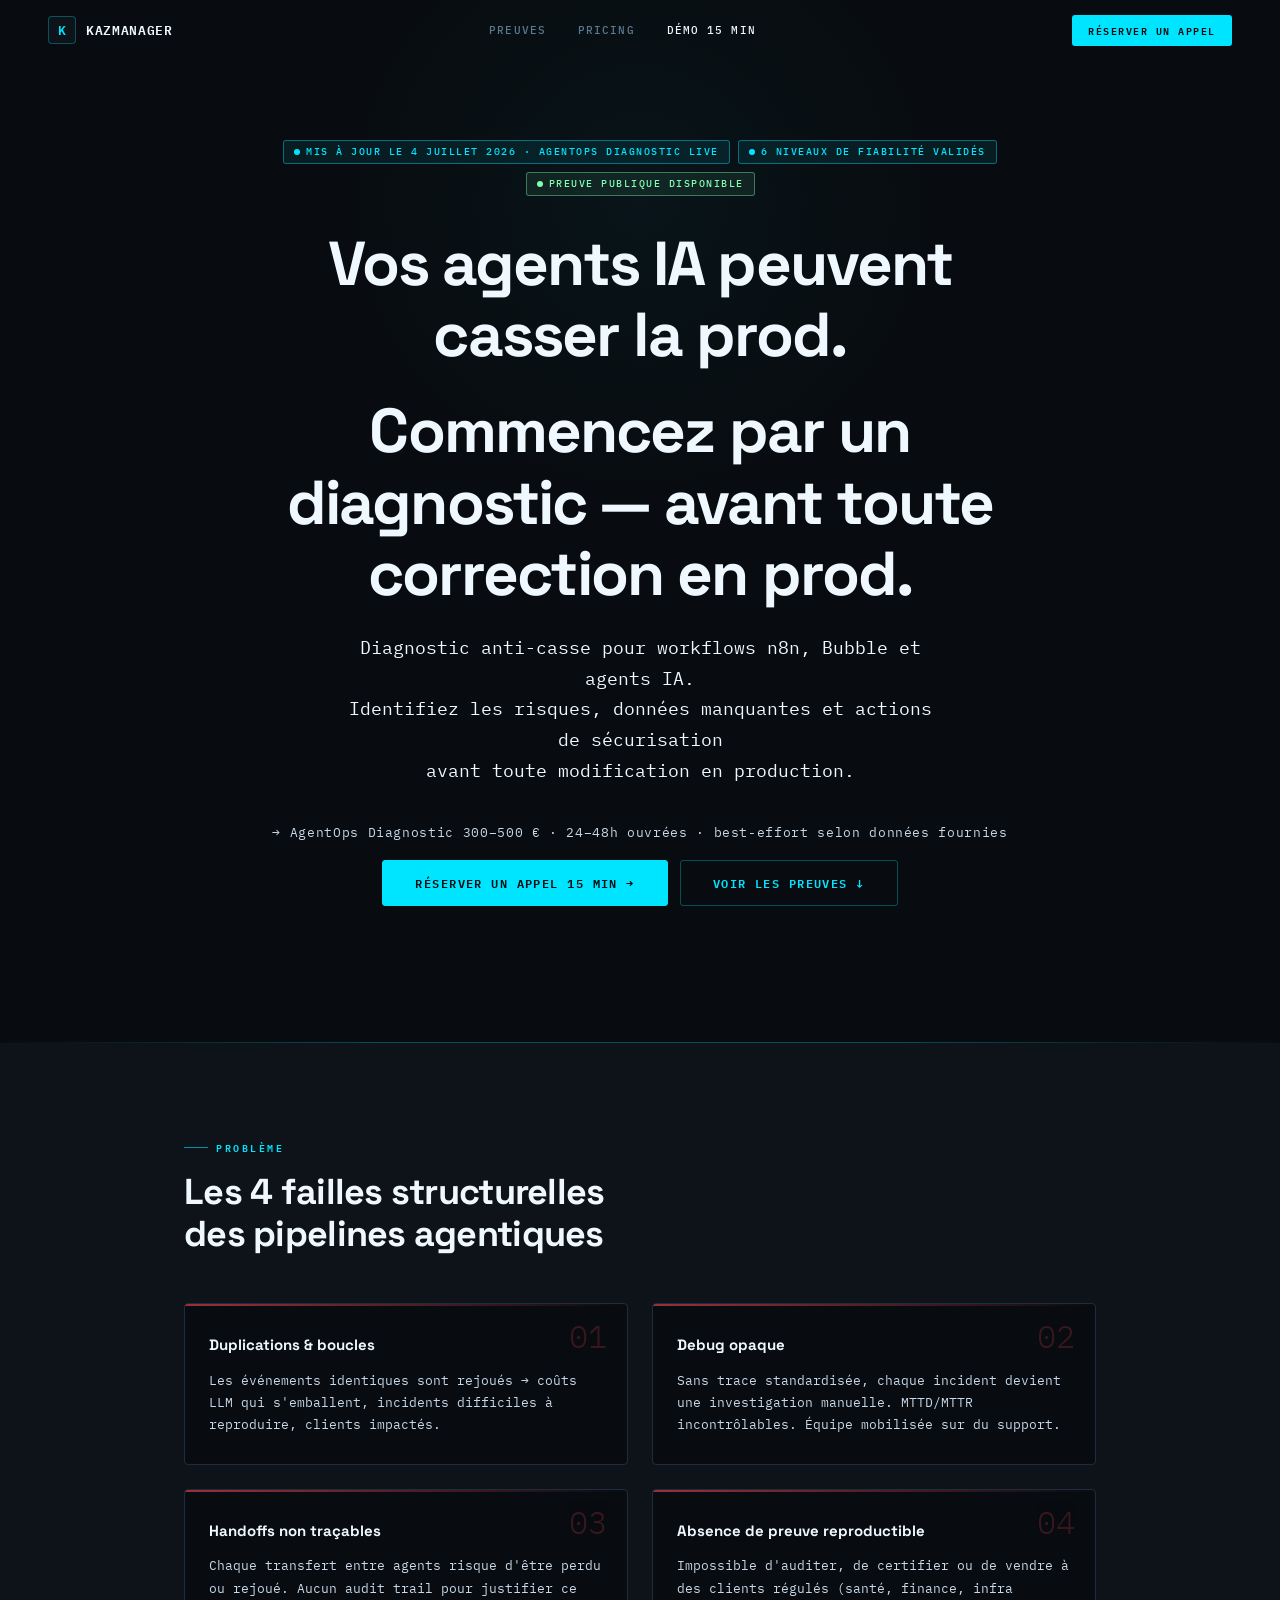
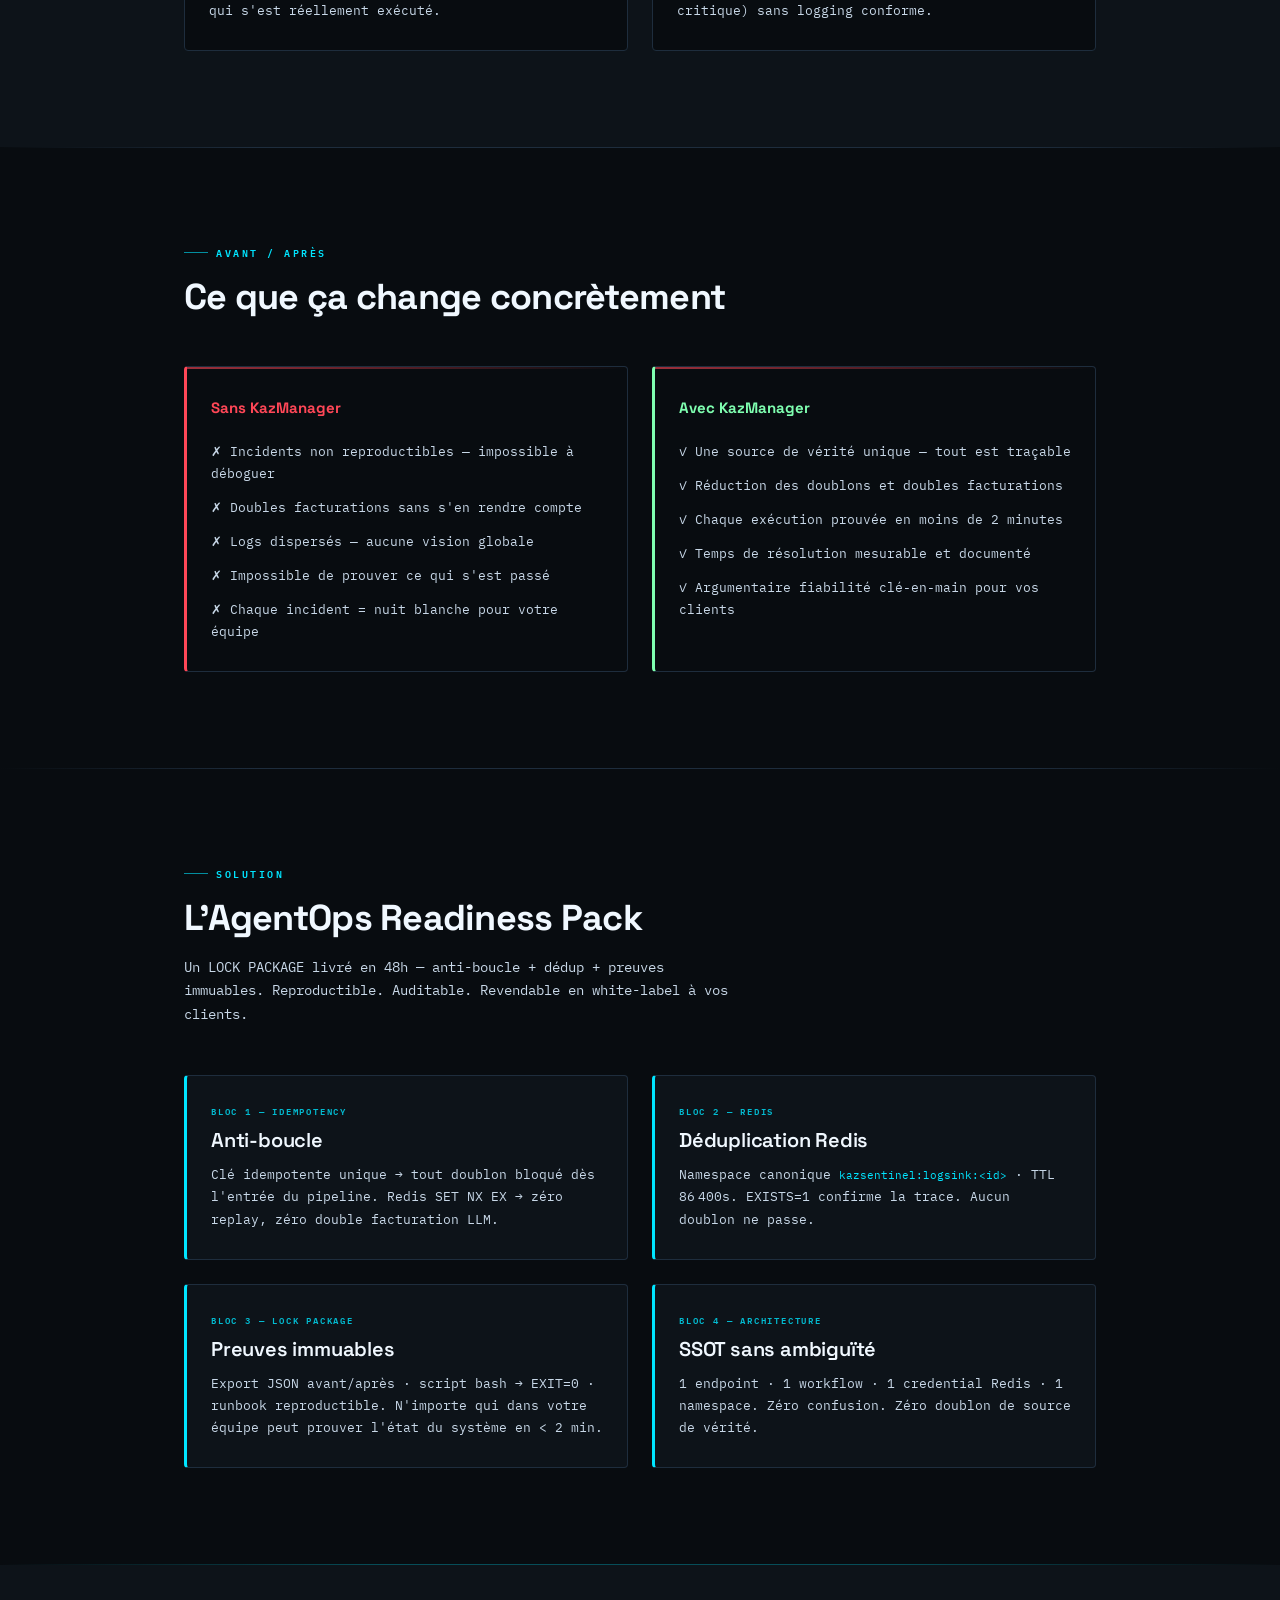
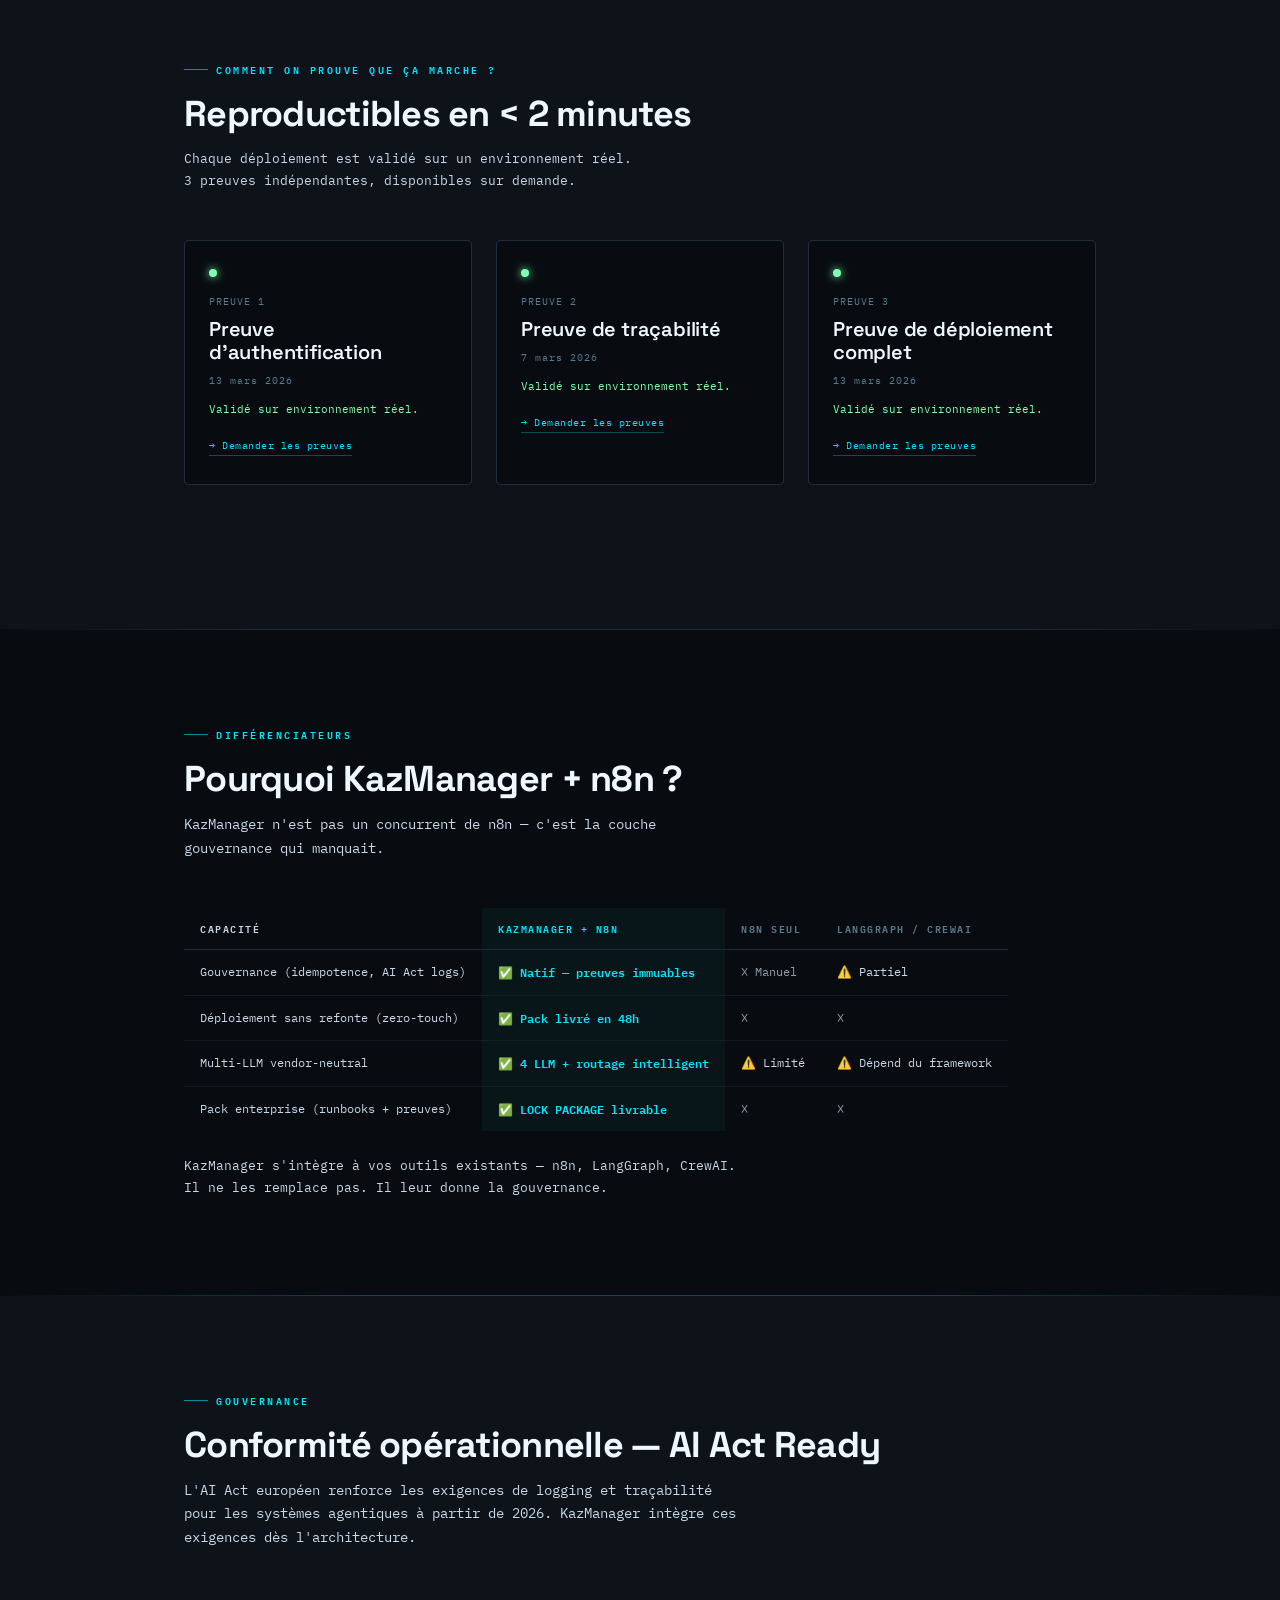
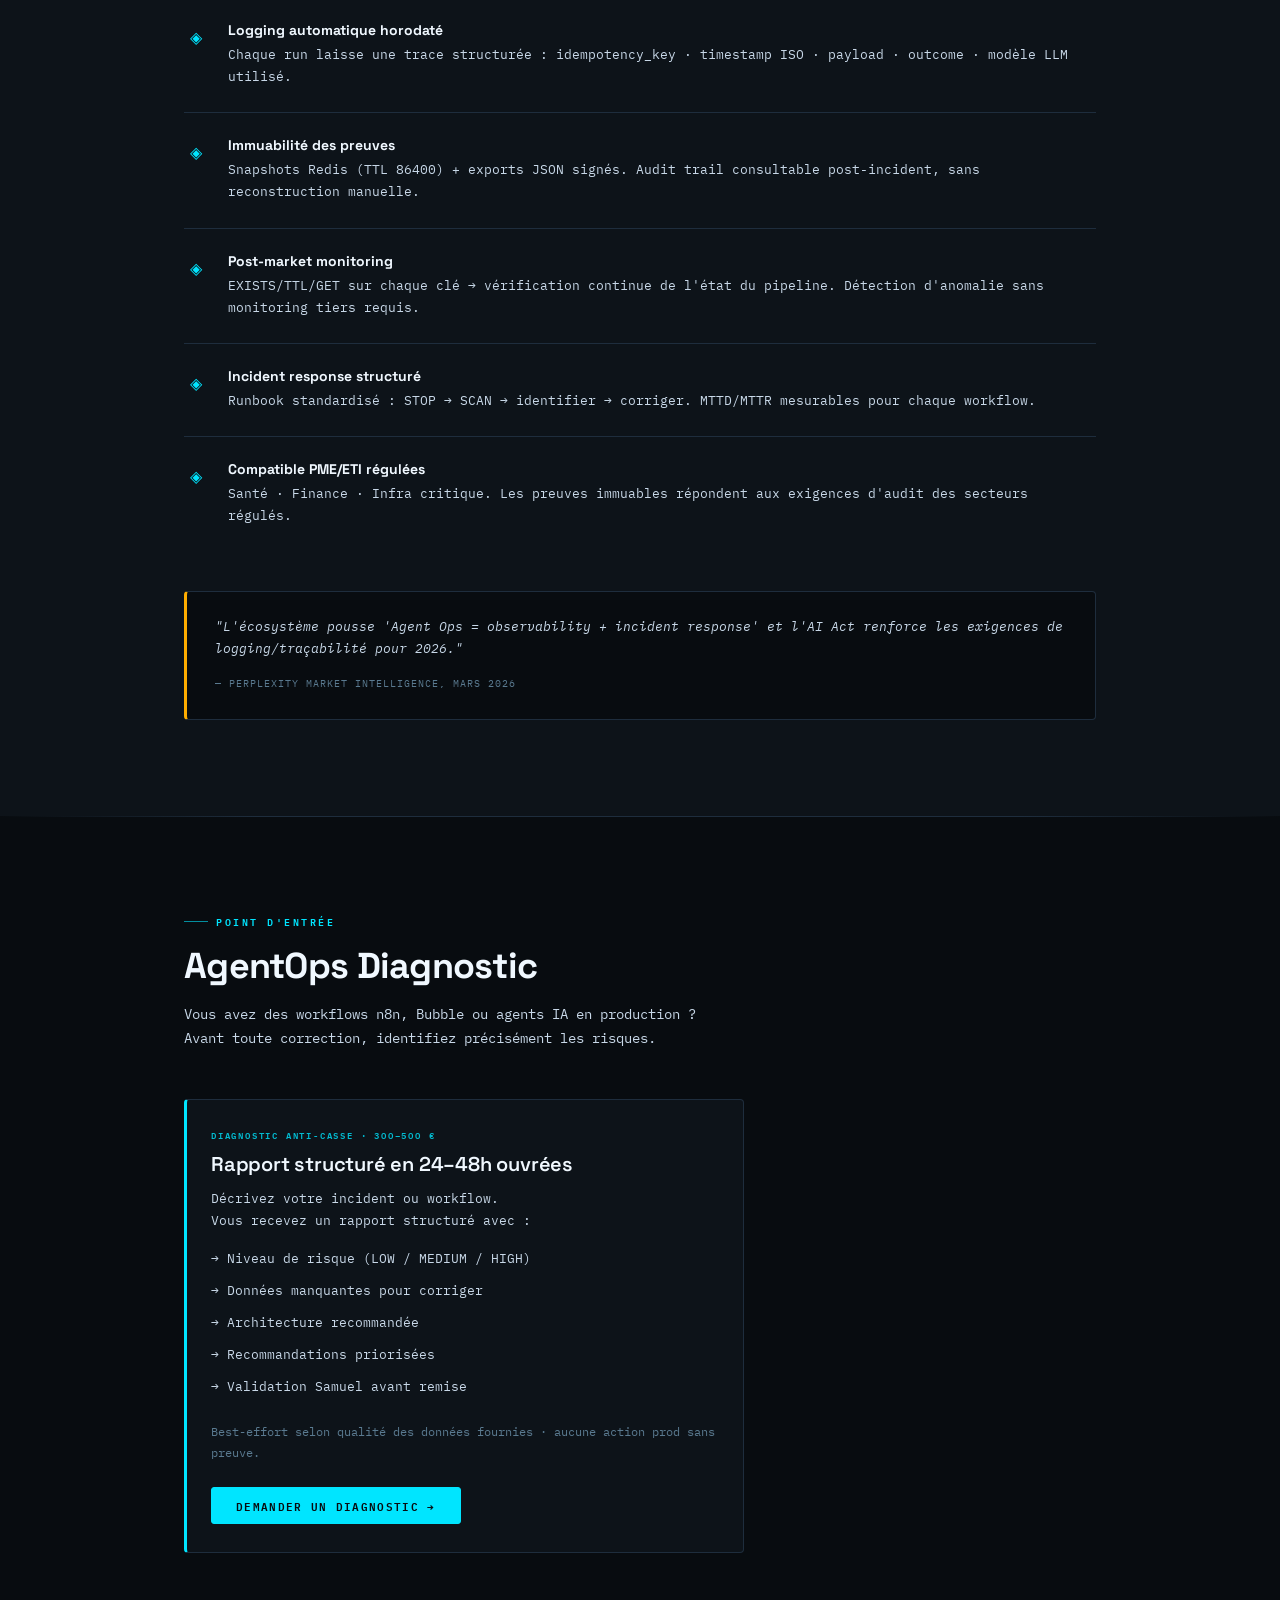
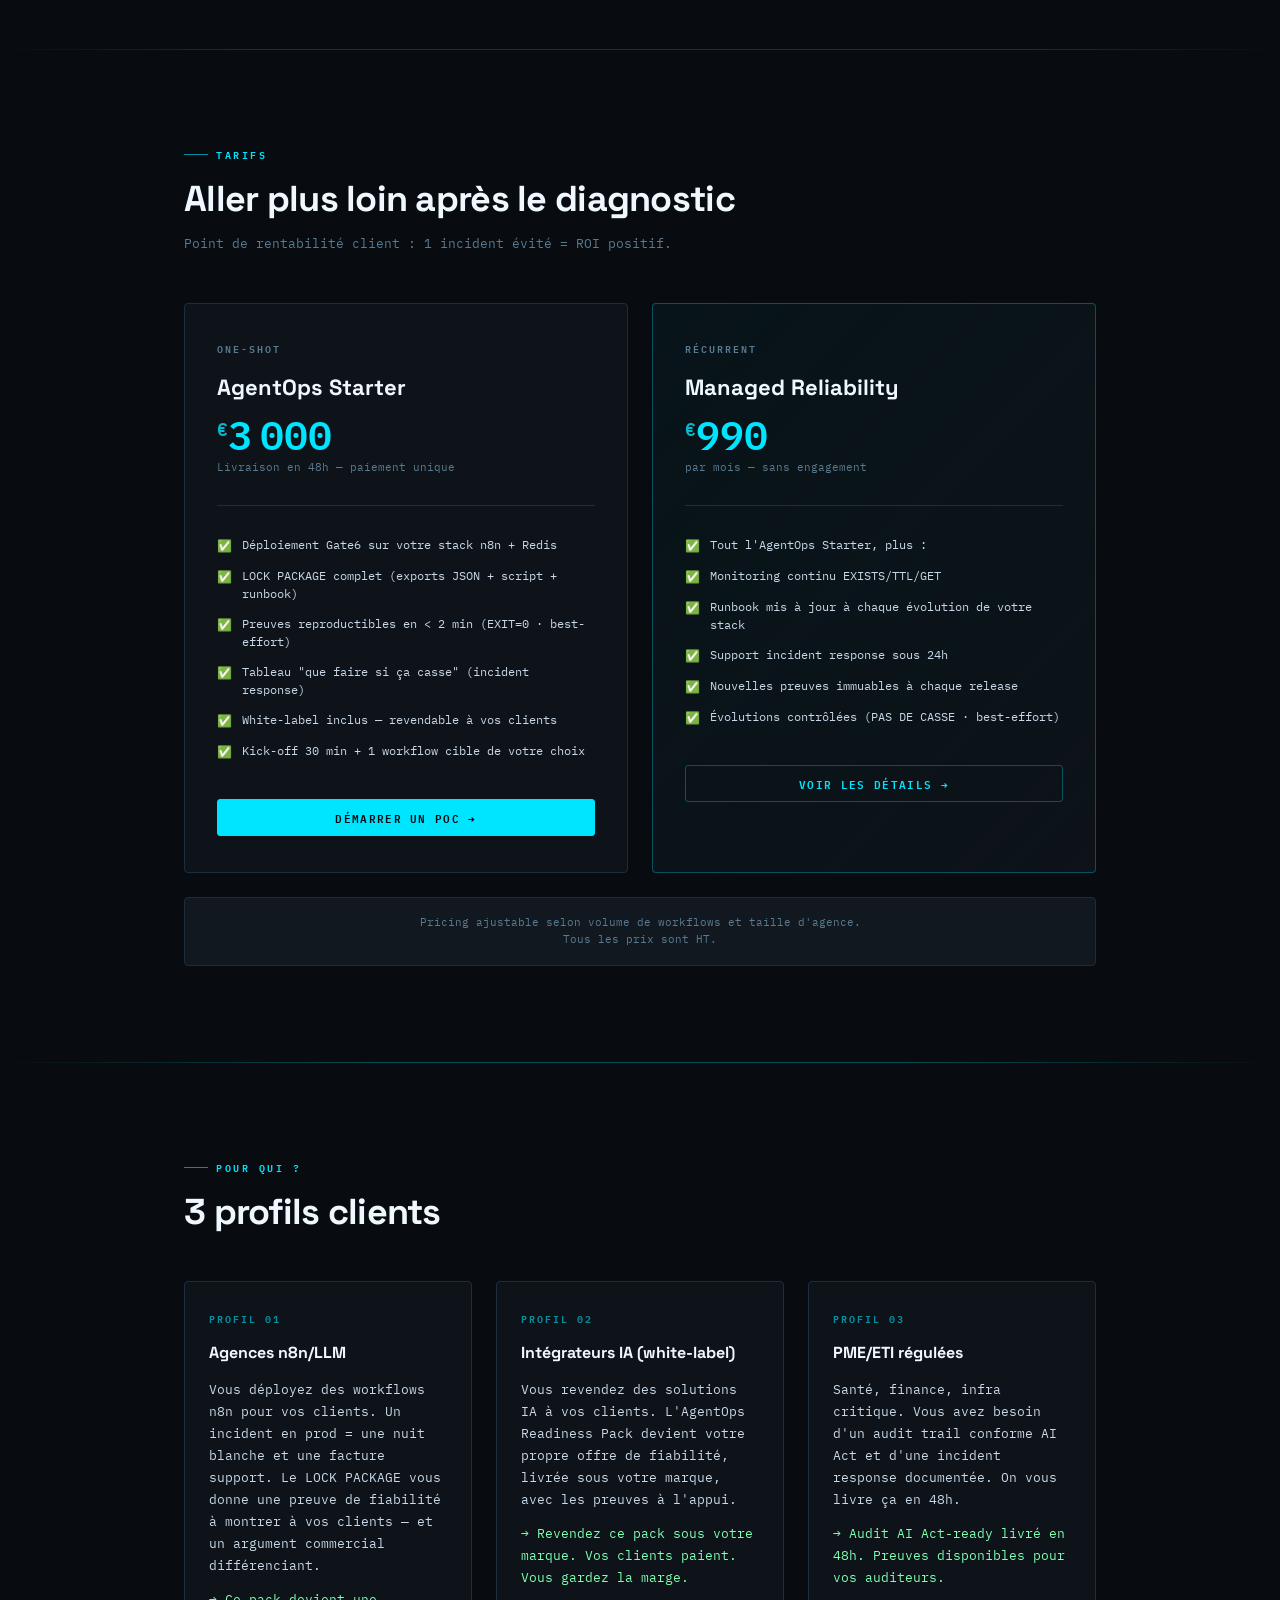
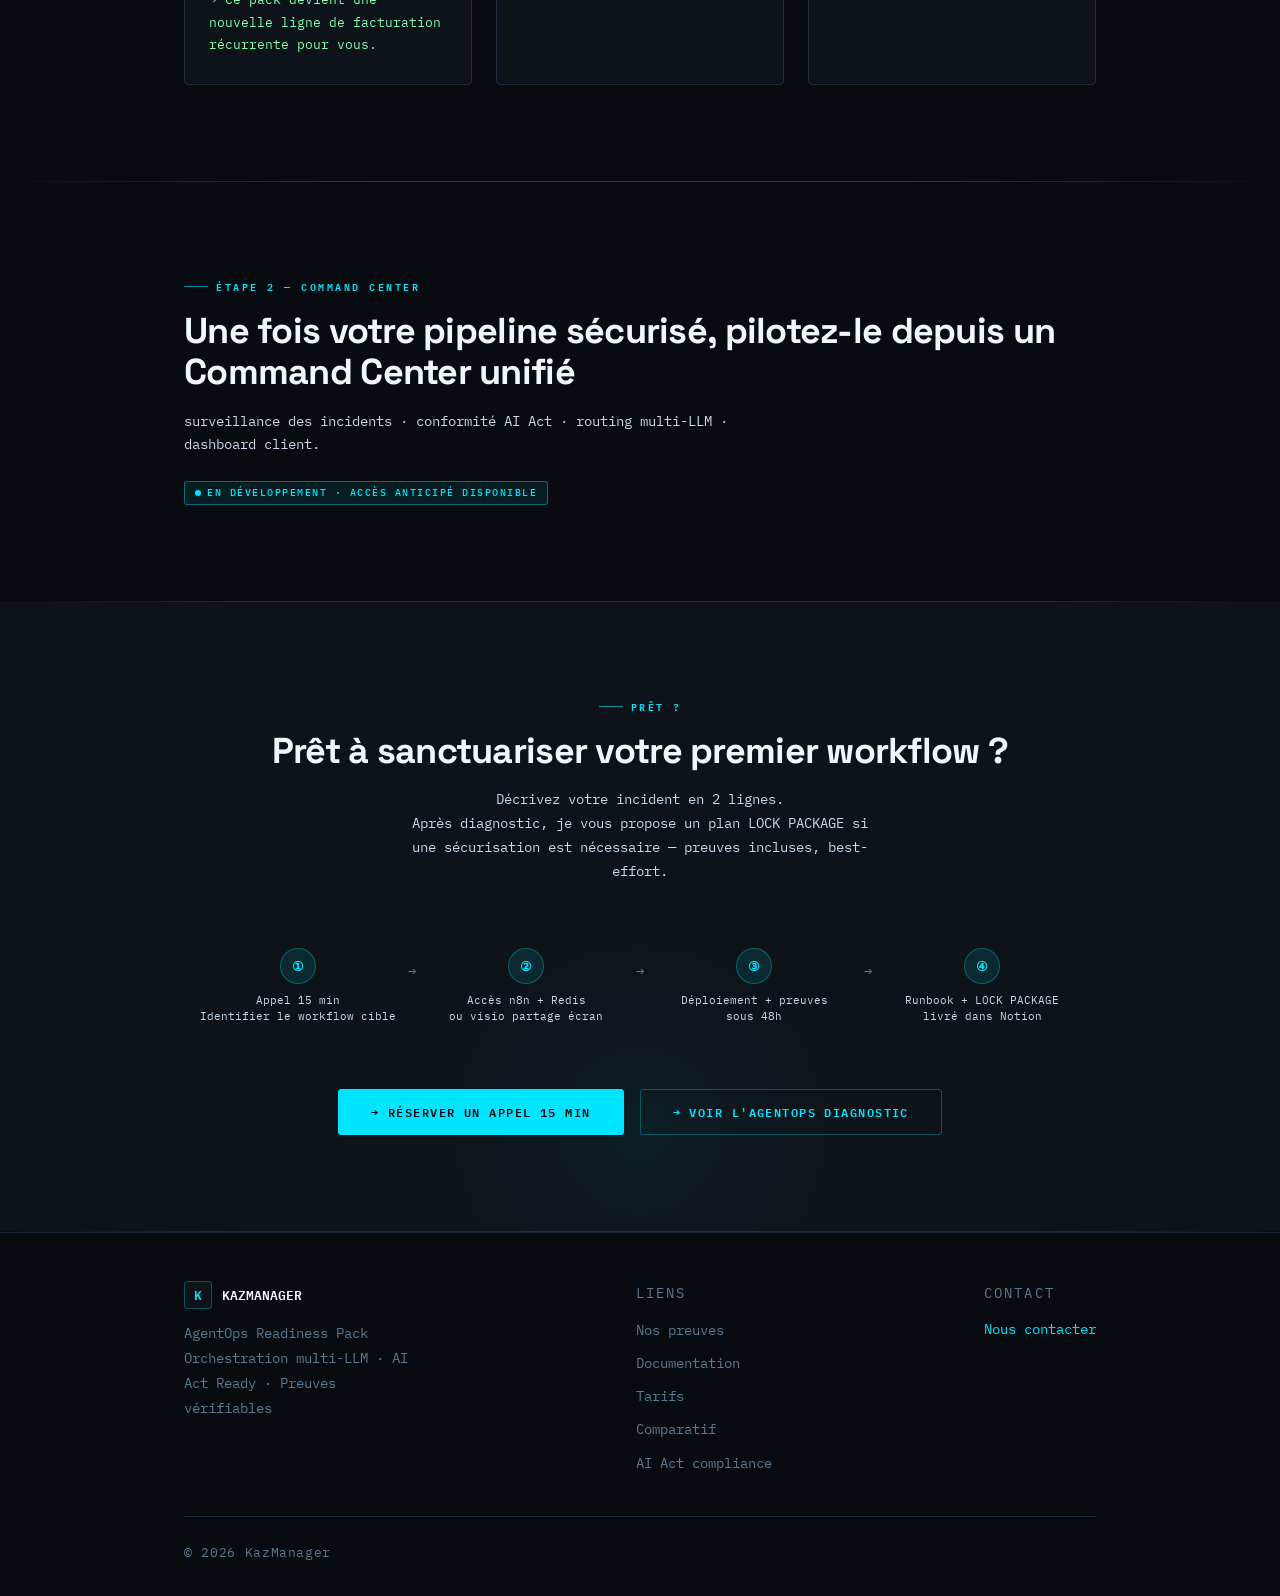
==== index.html @ 96fb6d44 "fix: align nav cta subject with agentops diagnostic nav_cta subject was still "AgentOps Readiness Pa" ====
<!DOCTYPE html>
<html lang="fr">
<head>
  <meta charset="UTF-8">
  <meta name="viewport" content="width=device-width, initial-scale=1.0">

  <!-- SEO -->
  <title>KazManager — AgentOps Readiness Pack · n8n · LLM · AI Act Ready</title>
  <meta name="description" content="Déployez la fiabilité sur vos workflows n8n/LLM en 48h. Anti-boucle, déduplication Redis, traçabilité AI Act-ready. Livré avec preuves immuables. Revendable en white-label.">
  <meta name="keywords" content="agentops, n8n reliability, LLM orchestration, AI Act compliance, workflow observability, agent incident response">
  <meta name="robots" content="index, follow">
  <link rel="canonical" href="https://kazmanager.ai">

  <!-- Open Graph -->
  <meta property="og:title" content="KazManager — AgentOps Readiness Pack">
  <meta property="og:description" content="Reliability Pack 48h pour agences n8n/LLM. Anti-boucle + dédup + traçabilité. Revendable en white-label.">
  <meta property="og:type" content="website">
  <meta property="og:url" content="https://kazmanager.ai">

  <!-- Twitter -->
  <meta name="twitter:card" content="summary_large_image">
  <meta name="twitter:title" content="KazManager — AgentOps Readiness Pack">
  <meta name="twitter:description" content="Reliability Pack 48h pour agences n8n/LLM. Anti-boucle + dédup + traçabilité.">

  <!-- Preconnect for performance -->
  <link rel="preconnect" href="https://fonts.googleapis.com">
  <link rel="preconnect" href="https://fonts.gstatic.com" crossorigin>

  <!-- Fonts -->
  <link href="https://fonts.googleapis.com/css2?family=IBM+Plex+Mono:ital,wght@0,300;0,400;0,500;0,600;1,400&family=Space+Grotesk:wght@400;500;600;700&display=swap" rel="stylesheet">

  <!-- Styles -->
  <link rel="stylesheet" href="assets/css/main.css">
  <link rel="stylesheet" href="assets/css/components.css">
  <link rel="stylesheet" href="assets/css/animations.css">
</head>

<body>

  <!-- ══════════════════════════════════════════════════════
       [1] NAV
  ══════════════════════════════════════════════════════ -->
  <nav class="nav" role="navigation" aria-label="Navigation principale">
    <div class="container" style="max-width:100%; display:flex; align-items:center; justify-content:space-between; gap:24px;">

      <a href="/" class="nav-logo" aria-label="KazManager — Accueil">
        <div class="nav-logo-mark" aria-hidden="true">K</div>
        KAZMANAGER
      </a>

      <ul class="nav-links" role="list">
        <li><a href="#proof" aria-label="Voir les preuves Gate6">Preuves</a></li>
        <li><a href="#pricing" aria-label="Voir les tarifs">Pricing</a></li>
        <li><a href="#cta-final" aria-label="Réserver une démo">Démo 15 min</a></li>
      </ul>

      <a
        href="mailto:samuel@kazmanager.ai?subject=AgentOps%20Diagnostic%20-%20Appel%2015%20min"
        class="nav-cta"
        aria-label="Réserver un appel de 15 minutes"
        data-cta
        data-cta-id="nav_cta"
        data-section="nav"
        data-cta-type="default"
      >Réserver un appel</a>

    </div>
  </nav>

  <!-- ══════════════════════════════════════════════════════
       [2] HERO
  ══════════════════════════════════════════════════════ -->
  <section id="hero">
    <div class="container">

      <div class="hero-badge-row hero-animate-1">
        <span class="badge badge-locked" aria-label="Mis à jour le 4 juillet 2026 · AgentOps Diagnostic live">
          <span class="badge-dot" aria-hidden="true"></span>
          Mis à jour le 4 juillet 2026 · AgentOps Diagnostic live
        </span>
        <span class="badge badge-locked">
          <span class="badge-dot" aria-hidden="true"></span>
          6 niveaux de fiabilité validés
        </span>
        <span class="badge badge-proof">
          <span class="badge-dot" aria-hidden="true"></span>
          Preuve publique disponible
        </span>
      </div>

      <h1 class="hero-title hero-animate-2">
        <span style="display:block; margin-bottom:0.4em;">Vos agents IA peuvent casser la prod.</span>
        <span style="display:block;">Commencez par un diagnostic — avant toute correction en prod.</span>
      </h1>

      <p class="hero-subtitle hero-animate-3">
        Diagnostic anti-casse pour workflows n8n, Bubble et agents IA.<br>
        Identifiez les risques, données manquantes et actions de sécurisation<br>
        avant toute modification en production.
      </p>

      <p class="hero-proof hero-animate-4">
        → AgentOps Diagnostic 300–500 € · 24–48h ouvrées · best-effort selon données fournies
      </p>

      <div class="hero-cta-row hero-animate-5">
        <a
          href="mailto:samuel@kazmanager.ai?subject=AgentOps%20Diagnostic%20-%20Prise%20de%20contact&body=Bonjour%20Samuel%2C%0A%0AJe%20souhaite%20en%20savoir%20plus%20sur%20l%27AgentOps%20Diagnostic%20(300%E2%80%93500%20%E2%82%AC).%0A%0AMon%20contexte%20%3A%20%5BWorkflow%20concern%C3%A9%5D%0A%0ADisponibilit%C3%A9s%20%3A%20%5BCr%C3%A9neaux%5D"
          class="btn btn-primary btn-large"
          aria-label="Réserver un appel de 15 minutes pour un AgentOps Diagnostic"
          data-cta
          data-cta-id="hero_primary"
          data-section="hero"
          data-cta-type="poc"
        >
          Réserver un appel 15 min →
        </a>
        <a
          href="#proof"
          class="btn btn-secondary btn-large"
          aria-label="Voir les preuves Gate6"
        >
          Voir les preuves ↓
        </a>
      </div>

    </div>
  </section>

  <div class="divider divider-accent"></div>

  <!-- ══════════════════════════════════════════════════════
       [3] PROBLÈME
  ══════════════════════════════════════════════════════ -->
  <section id="problem">
    <div class="container">

      <div class="section-label animate-on-scroll">Problème</div>
      <h2 class="mb-48 animate-on-scroll stagger-1">
        Les 4 failles structurelles<br>des pipelines agentiques
      </h2>

      <div class="grid-2">

        <div class="pain-card animate-on-scroll stagger-1">
          <span class="pain-number" aria-hidden="true">01</span>
          <div class="pain-title">Duplications &amp; boucles</div>
          <p>
            Les événements identiques sont rejoués → coûts LLM qui s'emballent,
            incidents difficiles à reproduire, clients impactés.
          </p>
        </div>

        <div class="pain-card animate-on-scroll stagger-2">
          <span class="pain-number" aria-hidden="true">02</span>
          <div class="pain-title">Debug opaque</div>
          <p>
            Sans trace standardisée, chaque incident devient une investigation
            manuelle. MTTD/MTTR incontrôlables. Équipe mobilisée sur du support.
          </p>
        </div>

        <div class="pain-card animate-on-scroll stagger-3">
          <span class="pain-number" aria-hidden="true">03</span>
          <div class="pain-title">Handoffs non traçables</div>
          <p>
            Chaque transfert entre agents risque d'être perdu ou rejoué.
            Aucun audit trail pour justifier ce qui s'est réellement exécuté.
          </p>
        </div>

        <div class="pain-card animate-on-scroll stagger-4">
          <span class="pain-number" aria-hidden="true">04</span>
          <div class="pain-title">Absence de preuve reproductible</div>
          <p>
            Impossible d'auditer, de certifier ou de vendre à des clients régulés
            (santé, finance, infra critique) sans logging conforme.
          </p>
        </div>

      </div>
    </div>
  </section>

  <div class="divider"></div>

  <!-- ══════════════════════════════════════════════════════
       [3B] AVANT / APRÈS
  ══════════════════════════════════════════════════════ -->
  <section id="before-after">
    <div class="container">

      <div class="section-label animate-on-scroll">Avant / Après</div>
      <h2 class="mb-48 animate-on-scroll stagger-1">Ce que ça change concrètement</h2>

      <div class="grid-2">

        <div class="pain-card animate-on-scroll stagger-1" style="border-left: 3px solid var(--accent-red);">
          <div class="pain-title" style="color: var(--accent-red); margin-bottom: 20px;">Sans KazManager</div>
          <ul style="list-style: none; padding: 0; margin: 0; display: flex; flex-direction: column; gap: 12px;">
            <li style="color: var(--text-secondary); font-size: 13px;">✗ Incidents non reproductibles — impossible à déboguer</li>
            <li style="color: var(--text-secondary); font-size: 13px;">✗ Doubles facturations sans s'en rendre compte</li>
            <li style="color: var(--text-secondary); font-size: 13px;">✗ Logs dispersés — aucune vision globale</li>
            <li style="color: var(--text-secondary); font-size: 13px;">✗ Impossible de prouver ce qui s'est passé</li>
            <li style="color: var(--text-secondary); font-size: 13px;">✗ Chaque incident = nuit blanche pour votre équipe</li>
          </ul>
        </div>

        <div class="pain-card animate-on-scroll stagger-2" style="border-left: 3px solid var(--accent-green);">
          <div class="pain-title" style="color: var(--accent-green); margin-bottom: 20px;">Avec KazManager</div>
          <ul style="list-style: none; padding: 0; margin: 0; display: flex; flex-direction: column; gap: 12px;">
            <li style="color: var(--text-secondary); font-size: 13px;">✓ Une source de vérité unique — tout est traçable</li>
            <li style="color: var(--text-secondary); font-size: 13px;">✓ Réduction des doublons et doubles facturations</li>
            <li style="color: var(--text-secondary); font-size: 13px;">✓ Chaque exécution prouvée en moins de 2 minutes</li>
            <li style="color: var(--text-secondary); font-size: 13px;">✓ Temps de résolution mesurable et documenté</li>
            <li style="color: var(--text-secondary); font-size: 13px;">✓ Argumentaire fiabilité clé-en-main pour vos clients</li>
          </ul>
        </div>

      </div>
    </div>
  </section>

  <div class="divider"></div>

  <!-- ══════════════════════════════════════════════════════
       [4] SOLUTION
  ══════════════════════════════════════════════════════ -->
  <section id="solution">
    <div class="container">

      <div class="section-label animate-on-scroll">Solution</div>
      <h2 class="mb-16 animate-on-scroll stagger-1">L'AgentOps Readiness Pack</h2>
      <p class="mb-48 animate-on-scroll stagger-2" style="max-width:560px; font-size:14px;">
        Un LOCK PACKAGE livré en 48h — anti-boucle + dédup + preuves immuables.
        Reproductible. Auditable. Revendable en white-label à vos clients.
      </p>

      <div class="grid-2">

        <div class="solution-card animate-on-scroll stagger-1">
          <div class="solution-tag">Bloc 1 — Idempotency</div>
          <h3 class="mb-12">Anti-boucle</h3>
          <p>
            Clé idempotente unique → tout doublon bloqué dès l'entrée du pipeline.
            Redis SET NX EX → zéro replay, zéro double facturation LLM.
          </p>
        </div>

        <div class="solution-card animate-on-scroll stagger-2">
          <div class="solution-tag">Bloc 2 — Redis</div>
          <h3 class="mb-12">Déduplication Redis</h3>
          <p>
            Namespace canonique <code style="color:var(--accent-cyan); font-size:11px;">kazsentinel:logsink:&lt;id&gt;</code> · TTL 86&thinsp;400s.
            EXISTS=1 confirme la trace. Aucun doublon ne passe.
          </p>
        </div>

        <div class="solution-card animate-on-scroll stagger-3">
          <div class="solution-tag">Bloc 3 — Lock Package</div>
          <h3 class="mb-12">Preuves immuables</h3>
          <p>
            Export JSON avant/après · script bash → EXIT=0 · runbook reproductible.
            N'importe qui dans votre équipe peut prouver l'état du système en &lt;&nbsp;2&nbsp;min.
          </p>
        </div>

        <div class="solution-card animate-on-scroll stagger-4">
          <div class="solution-tag">Bloc 4 — Architecture</div>
          <h3 class="mb-12">SSOT sans ambiguïté</h3>
          <p>
            1 endpoint · 1 workflow · 1 credential Redis · 1 namespace.
            Zéro confusion. Zéro doublon de source de vérité.
          </p>
        </div>

      </div>
    </div>
  </section>

  <div class="divider divider-accent"></div>

  <!-- ══════════════════════════════════════════════════════
       [5] PREUVES
  ══════════════════════════════════════════════════════ -->
  <section id="proof">
    <div class="container">

      <div class="section-label animate-on-scroll">COMMENT ON PROUVE QUE ÇA MARCHE ?</div>
      <h2 class="mb-12 animate-on-scroll stagger-1">Reproductibles en &lt; 2 minutes</h2>
      <p class="mb-48 animate-on-scroll stagger-2" style="max-width:480px;">
        Chaque déploiement est validé sur un environnement réel.<br>
        3 preuves indépendantes, disponibles sur demande.
      </p>

      <div class="grid-3 mb-48">

        <div class="proof-card animate-on-scroll stagger-1">
          <div class="proof-meta">PREUVE 1</div>
          <h3 class="mb-8">Preuve d'authentification</h3>
          <div class="proof-meta">13 mars 2026</div>
          <div class="proof-result">
            Validé sur environnement réel.
          </div>
          <a
            href="mailto:samuel@kazmanager.ai?subject=Demande%20de%20preuves%20KazManager"
            class="proof-link"
            aria-label="Demander les preuves d'authentification"
          >→ Demander les preuves</a>
        </div>

        <div class="proof-card animate-on-scroll stagger-2">
          <div class="proof-meta">PREUVE 2</div>
          <h3 class="mb-8">Preuve de traçabilité</h3>
          <div class="proof-meta">7 mars 2026</div>
          <div class="proof-result">
            Validé sur environnement réel.
          </div>
          <a
            href="mailto:samuel@kazmanager.ai?subject=Demande%20de%20preuves%20KazManager"
            class="proof-link"
            aria-label="Demander les preuves de traçabilité"
          >→ Demander les preuves</a>
        </div>

        <div class="proof-card animate-on-scroll stagger-3">
          <div class="proof-meta">PREUVE 3</div>
          <h3 class="mb-8">Preuve de déploiement complet</h3>
          <div class="proof-meta">13 mars 2026</div>
          <div class="proof-result">
            Validé sur environnement réel.
          </div>
          <a
            href="mailto:samuel@kazmanager.ai?subject=Demande%20de%20preuves%20KazManager"
            class="proof-link"
            aria-label="Demander les preuves de déploiement complet"
          >→ Demander les preuves</a>
        </div>

      </div>

    </div>
  </section>

  <div class="divider"></div>

  <!-- ══════════════════════════════════════════════════════
       [6] DIFFÉRENCIATEURS
  ══════════════════════════════════════════════════════ -->
  <section id="differentiators">
    <div class="container">

      <div class="section-label animate-on-scroll">Différenciateurs</div>
      <h2 class="mb-12 animate-on-scroll stagger-1">Pourquoi KazManager + n8n ?</h2>
      <p class="mb-48 animate-on-scroll stagger-2" style="max-width:560px; font-size:14px;">
        KazManager n'est pas un concurrent de n8n — c'est la couche gouvernance qui manquait.
      </p>

      <div class="comparison-table-wrapper animate-on-scroll stagger-3">
        <table class="comparison-table" role="table" aria-label="Comparaison KazManager + n8n vs alternatives">
          <thead>
            <tr>
              <th scope="col">Capacité</th>
              <th scope="col" class="col-kaz">KazManager + n8n</th>
              <th scope="col">n8n seul</th>
              <th scope="col">LangGraph / CrewAI</th>
            </tr>
          </thead>
          <tbody>
            <tr>
              <td>Gouvernance (idempotence, AI Act logs)</td>
              <td class="col-kaz check-yes">✅ Natif — preuves immuables</td>
              <td class="check-no">❌ Manuel</td>
              <td class="check-maybe">⚠️ Partiel</td>
            </tr>
            <tr>
              <td>Déploiement sans refonte (zero-touch)</td>
              <td class="col-kaz check-yes">✅ Pack livré en 48h</td>
              <td class="check-no">❌</td>
              <td class="check-no">❌</td>
            </tr>
            <tr>
              <td>Multi-LLM vendor-neutral</td>
              <td class="col-kaz check-yes">✅ 4 LLM + routage intelligent</td>
              <td class="check-maybe">⚠️ Limité</td>
              <td class="check-maybe">⚠️ Dépend du framework</td>
            </tr>
            <tr>
              <td>Pack enterprise (runbooks + preuves)</td>
              <td class="col-kaz check-yes">✅ LOCK PACKAGE livrable</td>
              <td class="check-no">❌</td>
              <td class="check-no">❌</td>
            </tr>
          </tbody>
        </table>
      </div>

      <p class="mt-24 animate-on-scroll" style="max-width:560px; font-size:13px; color:var(--text-secondary);">
        KazManager s'intègre à vos outils existants — n8n, LangGraph, CrewAI.<br>
        Il ne les remplace pas. Il leur donne la gouvernance.
      </p>

    </div>
  </section>

  <div class="divider divider-accent"></div>

  <!-- ══════════════════════════════════════════════════════
       [7] AI ACT
  ══════════════════════════════════════════════════════ -->
  <section id="aiact">
    <div class="container">

      <div class="section-label animate-on-scroll">Gouvernance</div>
      <h2 class="mb-12 animate-on-scroll stagger-1">Conformité opérationnelle — AI Act Ready</h2>
      <p class="mb-48 animate-on-scroll stagger-2" style="max-width:560px; font-size:14px;">
        L'AI Act européen renforce les exigences de logging et traçabilité
        pour les systèmes agentiques à partir de 2026.
        KazManager intègre ces exigences dès l'architecture.
      </p>

      <div class="animate-on-scroll stagger-3">

        <div class="aiact-point">
          <div class="aiact-icon" aria-hidden="true">◈</div>
          <div class="aiact-content">
            <h4>Logging automatique horodaté</h4>
            <p>
              Chaque run laisse une trace structurée :
              idempotency_key · timestamp ISO · payload · outcome · modèle LLM utilisé.
            </p>
          </div>
        </div>

        <div class="aiact-point">
          <div class="aiact-icon" aria-hidden="true">◈</div>
          <div class="aiact-content">
            <h4>Immuabilité des preuves</h4>
            <p>
              Snapshots Redis (TTL 86400) + exports JSON signés.
              Audit trail consultable post-incident, sans reconstruction manuelle.
            </p>
          </div>
        </div>

        <div class="aiact-point">
          <div class="aiact-icon" aria-hidden="true">◈</div>
          <div class="aiact-content">
            <h4>Post-market monitoring</h4>
            <p>
              EXISTS/TTL/GET sur chaque clé → vérification continue de l'état du pipeline.
              Détection d'anomalie sans monitoring tiers requis.
            </p>
          </div>
        </div>

        <div class="aiact-point">
          <div class="aiact-icon" aria-hidden="true">◈</div>
          <div class="aiact-content">
            <h4>Incident response structuré</h4>
            <p>
              Runbook standardisé : STOP → SCAN → identifier → corriger.
              MTTD/MTTR mesurables pour chaque workflow.
            </p>
          </div>
        </div>

        <div class="aiact-point">
          <div class="aiact-icon" aria-hidden="true">◈</div>
          <div class="aiact-content">
            <h4>Compatible PME/ETI régulées</h4>
            <p>
              Santé · Finance · Infra critique.
              Les preuves immuables répondent aux exigences d'audit des secteurs régulés.
            </p>
          </div>
        </div>

      </div>

      <div class="aiact-quote animate-on-scroll mt-48">
        <blockquote>
          "L'écosystème pousse 'Agent Ops = observability + incident response'
          et l'AI Act renforce les exigences de logging/traçabilité pour 2026."
        </blockquote>
        <cite>— Perplexity Market Intelligence, Mars 2026</cite>
      </div>

    </div>
  </section>

  <div class="divider"></div>

  <!-- ══════════════════════════════════════════════════════
       [7B] AGENTOPS DIAGNOSTIC
  ══════════════════════════════════════════════════════ -->
  <section id="diagnostic">
    <div class="container">

      <div class="section-label animate-on-scroll">Point d'entrée</div>
      <h2 class="mb-16 animate-on-scroll stagger-1">AgentOps Diagnostic</h2>
      <p class="mb-48 animate-on-scroll stagger-2" style="max-width:560px; font-size:14px;">
        Vous avez des workflows n8n, Bubble ou agents IA en production ?<br>
        Avant toute correction, identifiez précisément les risques.
      </p>

      <div class="solution-card animate-on-scroll stagger-3" style="max-width:560px;">
        <div class="solution-tag">Diagnostic anti-casse · 300–500 €</div>
        <h3 class="mb-12">Rapport structuré en 24–48h ouvrées</h3>
        <p class="mb-16">
          Décrivez votre incident ou workflow.<br>
          Vous recevez un rapport structuré avec :
        </p>
        <ul style="list-style:none; padding:0; margin:0 0 24px; display:flex; flex-direction:column; gap:10px; font-size:13px; color:var(--text-secondary);">
          <li>→ Niveau de risque (LOW / MEDIUM / HIGH)</li>
          <li>→ Données manquantes pour corriger</li>
          <li>→ Architecture recommandée</li>
          <li>→ Recommandations priorisées</li>
          <li>→ Validation Samuel avant remise</li>
        </ul>
        <p style="font-size:12px; color:var(--text-muted); margin-bottom:24px;">
          Best-effort selon qualité des données fournies · aucune action prod sans preuve.
        </p>
        <a
          href="mailto:samuel@kazmanager.ai?subject=AgentOps%20Diagnostic%20-%20%5BNom%20du%20workflow%5D&body=Bonjour%20Samuel%2C%0A%0AJe%20souhaite%20un%20diagnostic%20AgentOps%20sur%20le%20workflow%20suivant%20%3A%0A%5BDescription%5D%0A%0AStack%20%3A%20%5Bn8n%2C%20Bubble%2C%20autre%5D"
          class="btn btn-primary"
          aria-label="Demander un AgentOps Diagnostic 300-500€"
          data-cta
          data-cta-id="diagnostic_cta"
          data-section="diagnostic"
          data-cta-type="diagnostic"
        >Demander un diagnostic →</a>
      </div>

    </div>
  </section>

  <div class="divider"></div>

  <!-- ══════════════════════════════════════════════════════
       [8] PRICING
  ══════════════════════════════════════════════════════ -->
  <section id="pricing">
    <div class="container">

      <div class="section-label animate-on-scroll">Tarifs</div>
      <h2 class="mb-12 animate-on-scroll stagger-1">
        Aller plus loin après le diagnostic
      </h2>
      <p class="mb-8 animate-on-scroll stagger-2" style="font-size:13px; color:var(--text-muted);">
        Point de rentabilité client : 1 incident évité = ROI positif.
      </p>

      <div class="pricing-grid">

        <!-- Offre 1 — POC 48h -->
        <div class="pricing-card animate-on-scroll stagger-1">
          <div class="pricing-label">One-shot</div>
          <div class="pricing-name">AgentOps Starter</div>
          <div class="pricing-price"><sup>€</sup>3&thinsp;000</div>
          <div class="pricing-period">Livraison en 48h — paiement unique</div>

          <div class="pricing-divider"></div>

          <ul class="pricing-features" role="list">
            <li>Déploiement Gate6 sur votre stack n8n + Redis</li>
            <li>LOCK PACKAGE complet (exports JSON + script + runbook)</li>
            <li>Preuves reproductibles en &lt; 2 min (EXIT=0 · best-effort)</li>
            <li>Tableau "que faire si ça casse" (incident response)</li>
            <li>White-label inclus — revendable à vos clients</li>
            <li>Kick-off 30 min + 1 workflow cible de votre choix</li>
          </ul>

          <a
            href="mailto:samuel@kazmanager.ai?subject=AgentOps%20Readiness%20Pack%20-%20POC%2048h%20-%20%5BNOM%20AGENCE%5D&body=Bonjour%20Samuel%2C%0A%0AJe%20souhaite%20d%C3%A9marrer%20un%20POC%2048h%20sur%20le%20workflow%20suivant%20%3A%0A%5BD%C3%A9crire%20le%20workflow%20cible%5D%0A%0AStack%20actuelle%20%3A%0A-%20n8n%20%3A%20%5Bversion%5D%0A-%20Redis%20%3A%20%5Boui%2Fnon%5D%0A%0ADisponibilit%C3%A9s%20%3A%20%5BCr%C3%A9neaux%5D"
            class="btn btn-primary"
            style="width:100%; justify-content:center;"
            aria-label="Démarrer un POC AgentOps Starter 3000€"
            data-cta
            data-cta-id="pricing_starter"
            data-section="pricing"
            data-cta-type="poc"
          >Démarrer un POC →</a>
        </div>

        <!-- Offre 2 — Mensuel -->
        <div class="pricing-card featured animate-on-scroll stagger-2">
          <div class="pricing-label">Récurrent</div>
          <div class="pricing-name">Managed Reliability</div>
          <div class="pricing-price"><sup>€</sup>990</div>
          <div class="pricing-period">par mois — sans engagement</div>

          <div class="pricing-divider"></div>

          <ul class="pricing-features" role="list">
            <li>Tout l'AgentOps Starter, plus :</li>
            <li>Monitoring continu EXISTS/TTL/GET</li>
            <li>Runbook mis à jour à chaque évolution de votre stack</li>
            <li>Support incident response sous 24h</li>
            <li>Nouvelles preuves immuables à chaque release</li>
            <li>Évolutions contrôlées (PAS DE CASSE · best-effort)</li>
          </ul>

          <a
            href="mailto:samuel@kazmanager.ai?subject=AgentOps%20-%20Managed%20Reliability%20990%E2%82%AC%2Fmois%20-%20%5BNOM%20AGENCE%5D&body=Bonjour%20Samuel%2C%0A%0AJe%20suis%20int%C3%A9ress%C3%A9(e)%20par%20l'offre%20Managed%20Reliability.%0A%0AContexte%20%3A%0A-%20Nombre%20de%20workflows%20%3A%20%5BX%5D%0A-%20Stack%20%3A%20n8n%20%2B%20Redis%20%5Boui%2Fnon%5D%0A%0ADisponibilit%C3%A9s%20%3A%20%5BCr%C3%A9neaux%5D"
            class="btn btn-secondary"
            style="width:100%; justify-content:center;"
            aria-label="Voir les détails de l'offre Managed Reliability 990€/mois"
            data-cta
            data-cta-id="pricing_managed"
            data-section="pricing"
            data-cta-type="managed"
          >Voir les détails →</a>
        </div>

      </div>

      <div class="pricing-note animate-on-scroll mt-24">
        Pricing ajustable selon volume de workflows et taille d'agence.<br>
        Tous les prix sont HT.
      </div>

    </div>
  </section>

  <div class="divider divider-accent"></div>

  <!-- ══════════════════════════════════════════════════════
       [9] ICP
  ══════════════════════════════════════════════════════ -->
  <section id="icp">
    <div class="container">

      <div class="section-label animate-on-scroll">Pour qui ?</div>
      <h2 class="mb-48 animate-on-scroll stagger-1">3 profils clients</h2>

      <div class="grid-3">

        <div class="icp-card animate-on-scroll stagger-1">
          <div class="icp-number">Profil 01</div>
          <div class="icp-title">Agences n8n/LLM</div>
          <p>
            Vous déployez des workflows n8n pour vos clients.
            Un incident en prod = une nuit blanche et une facture support.
            Le LOCK PACKAGE vous donne une preuve de fiabilité à montrer à vos clients
            — et un argument commercial différenciant.
          </p>
          <p style="margin-top:12px; color:var(--accent-green); font-size:13px;">
            → Ce pack devient une nouvelle ligne de facturation récurrente pour vous.
          </p>
        </div>

        <div class="icp-card animate-on-scroll stagger-2">
          <div class="icp-number">Profil 02</div>
          <div class="icp-title">Intégrateurs IA (white-label)</div>
          <p>
            Vous revendez des solutions IA à vos clients.
            L'AgentOps Readiness Pack devient votre propre offre de fiabilité,
            livrée sous votre marque, avec les preuves à l'appui.
          </p>
          <p style="margin-top:12px; color:var(--accent-green); font-size:13px;">
            → Revendez ce pack sous votre marque. Vos clients paient. Vous gardez la marge.
          </p>
        </div>

        <div class="icp-card animate-on-scroll stagger-3">
          <div class="icp-number">Profil 03</div>
          <div class="icp-title">PME/ETI régulées</div>
          <p>
            Santé, finance, infra critique.
            Vous avez besoin d'un audit trail conforme AI Act et d'une
            incident response documentée. On vous livre ça en 48h.
          </p>
          <p style="margin-top:12px; color:var(--accent-green); font-size:13px;">
            → Audit AI Act-ready livré en 48h. Preuves disponibles pour vos auditeurs.
          </p>
        </div>

      </div>
    </div>
  </section>

  <div class="divider divider-accent"></div>

  <!-- ══════════════════════════════════════════════════════
       [9B] COMMAND CENTER V2
  ══════════════════════════════════════════════════════ -->
  <section id="ccv2">
    <div class="container">

      <div class="section-label animate-on-scroll">Étape 2 — Command Center</div>
      <h2 class="mb-16 animate-on-scroll stagger-1">
        Une fois votre pipeline sécurisé, pilotez-le depuis un Command Center unifié
      </h2>
      <p class="mb-24 animate-on-scroll stagger-2" style="max-width:560px; font-size:14px;">
        surveillance des incidents · conformité AI Act · routing multi-LLM · dashboard client.
      </p>
      <div class="animate-on-scroll stagger-3">
        <span class="badge badge-locked">
          <span class="badge-dot" aria-hidden="true"></span>
          En développement · Accès anticipé disponible
        </span>
      </div>

    </div>
  </section>

  <div class="divider"></div>

  <!-- ══════════════════════════════════════════════════════
       [10] CTA FINAL
  ══════════════════════════════════════════════════════ -->
  <section id="cta-final">
    <div class="container">

      <div class="section-label animate-on-scroll" style="justify-content:center;">Prêt ?</div>
      <h2 class="mb-16 animate-on-scroll stagger-1">
        Prêt à sanctuariser votre premier workflow&nbsp;?
      </h2>
      <p class="mb-48 animate-on-scroll stagger-2" style="max-width:480px; margin:0 auto 48px; font-size:14px;">
        Décrivez votre incident en 2 lignes.<br>
        Après diagnostic, je vous propose un plan LOCK PACKAGE si une sécurisation est nécessaire — preuves incluses, best-effort.
      </p>

      <!-- Process steps -->
      <div class="process-steps animate-on-scroll stagger-3" role="list" aria-label="Processus en 4 étapes">

        <div class="process-step" role="listitem">
          <div class="process-num" aria-hidden="true">①</div>
          <div class="process-text">Appel 15 min<br>Identifier le workflow cible</div>
        </div>

        <div class="process-step" role="listitem">
          <div class="process-num" aria-hidden="true">②</div>
          <div class="process-text">Accès n8n + Redis<br>ou visio partage écran</div>
        </div>

        <div class="process-step" role="listitem">
          <div class="process-num" aria-hidden="true">③</div>
          <div class="process-text">Déploiement + preuves<br>sous 48h</div>
        </div>

        <div class="process-step" role="listitem">
          <div class="process-num" aria-hidden="true">④</div>
          <div class="process-text">Runbook + LOCK PACKAGE<br>livré dans Notion</div>
        </div>

      </div>

      <!-- CTA buttons -->
      <div style="display:flex; flex-wrap:wrap; gap:16px; justify-content:center; margin-top:48px;" class="animate-on-scroll stagger-4">
        <a
          href="mailto:samuel@kazmanager.ai?subject=AgentOps%20Diagnostic%20-%20Appel%2015%20min&body=Bonjour%20Samuel%2C%0A%0AJe%20souhaite%20r%C3%A9server%20un%20appel%2015%20min.%0A%0AMon%20contexte%20%3A%20%5BWorkflow%20concern%C3%A9%5D%0A%0ADisponibilit%C3%A9s%20%3A%20%5BCr%C3%A9neaux%5D"
          class="btn btn-primary btn-large"
          aria-label="Réserver un appel de 15 minutes avec Samuel"
          data-cta
          data-cta-id="cta_final_primary"
          data-section="cta_final"
          data-cta-type="poc"
        >→ Réserver un appel 15 min</a>

        <a
          href="#diagnostic"
          class="btn btn-secondary btn-large"
          aria-label="Voir l'offre AgentOps Diagnostic"
          data-cta
          data-cta-id="cta_final_secondary"
          data-section="cta_final"
          data-cta-type="default"
        >→ Voir l'AgentOps Diagnostic</a>
      </div>

    </div>
  </section>

  <div class="divider"></div>

  <!-- ══════════════════════════════════════════════════════
       [11] FOOTER
  ══════════════════════════════════════════════════════ -->
  <footer role="contentinfo">
    <div class="container">

      <div class="footer-top">

        <div>
          <div class="footer-brand">
            <div class="nav-logo-mark" aria-hidden="true">K</div>
            KAZMANAGER
          </div>
          <div class="footer-tagline">
            AgentOps Readiness Pack<br>
            Orchestration multi-LLM · AI Act Ready · Preuves vérifiables
          </div>
        </div>

        <div>
          <div class="footer-meta mb-12" style="color:var(--text-muted); letter-spacing:0.15em; text-transform:uppercase; font-size:9px;">Liens</div>
          <nav class="footer-links" aria-label="Liens footer">
            <a href="#proof" aria-label="Nos preuves">Nos preuves</a>
            <a href="#solution" aria-label="Documentation">Documentation</a>
            <a href="#pricing" aria-label="Tarifs">Tarifs</a>
            <a href="#differentiators" aria-label="Comparatif">Comparatif</a>
            <a href="#aiact" aria-label="AI Act compliance">AI Act compliance</a>
          </nav>
        </div>

        <div>
          <div class="footer-meta mb-12" style="color:var(--text-muted); letter-spacing:0.15em; text-transform:uppercase; font-size:9px;">Contact</div>
          <a
            href="&#109;&#97;&#105;&#108;&#116;&#111;&#58;&#115;&#97;&#109;&#117;&#101;&#108;&#64;&#107;&#97;&#122;&#109;&#97;&#110;&#97;&#103;&#101;&#114;&#46;&#97;&#105;"
            style="font-family:var(--font-mono); font-size:14px; color:var(--accent-cyan);"
            aria-label="Nous contacter par email"
          >Nous contacter</a>
        </div>

      </div>

      <div class="footer-bottom">
        <div class="footer-copy">
          © 2026 KazManager
        </div>
      </div>

    </div>
  </footer>

  <!-- ── Scripts (defer) ──────────────────────────────────── -->
  <script src="assets/js/analytics.js" defer></script>
  <script src="assets/js/forms.js" defer></script>
  <script src="assets/js/main.js" defer></script>

</body>
</html>
---- assets/css/main.css ----
/* ============================================================
   KazManager — Design System Global
   Version : 1.0 · 2026-03-26
   ============================================================ */

/* ── Google Fonts ─────────────────────────────────────────── */
@import url('https://fonts.googleapis.com/css2?family=IBM+Plex+Mono:ital,wght@0,300;0,400;0,500;0,600;1,400&family=Space+Grotesk:wght@400;500;600;700&display=swap');

/* ── CSS Variables ────────────────────────────────────────── */
:root {
  /* Backgrounds */
  --bg-primary:    #080c10;
  --bg-secondary:  #0d1319;
  --bg-tertiary:   #111820;

  /* Accents */
  --accent-cyan:   #00e5ff;
  --accent-green:  #7fffb0;
  --accent-amber:  #ffad00;
  --accent-red:    #ff4757;

  /* Texte */
  --text-primary:  #f0f8ff;
  --text-body:     #c8d8e8;
  --text-muted:    #5a7a90;

  /* Bordures */
  --border:        #1e2d3d;
  --border-accent: rgba(0, 229, 255, 0.3);

  /* Typographie */
  --font-display:  'Space Grotesk', sans-serif;
  --font-mono:     'IBM Plex Mono', monospace;

  /* Spacing */
  --section-padding: 96px 0;
  --container-max:   960px;
  --container-pad:   24px;

  /* Transitions */
  --transition-fast: 0.15s ease;
  --transition-base: 0.25s ease;
  --transition-slow: 0.4s ease;
}

/* ── Reset & Base ─────────────────────────────────────────── */
*, *::before, *::after {
  box-sizing: border-box;
  margin: 0;
  padding: 0;
}

html {
  scroll-behavior: smooth;
  font-size: 14px;
  -webkit-text-size-adjust: 100%;
}

body {
  background-color: var(--bg-primary);
  color: var(--text-body);
  font-family: var(--font-mono);
  font-size: 13px;
  line-height: 1.7;
  overflow-x: hidden;
  -webkit-font-smoothing: antialiased;
  -moz-osx-font-smoothing: grayscale;
}

/* ── Typography ───────────────────────────────────────────── */
h1, h2, h3, h4 {
  font-family: var(--font-display);
  color: var(--text-primary);
  line-height: 1.15;
  letter-spacing: -0.02em;
}

h1 {
  font-size: clamp(36px, 6vw, 62px);
  font-weight: 700;
  letter-spacing: -0.03em;
}

h2 {
  font-size: clamp(24px, 4vw, 36px);
  font-weight: 700;
  letter-spacing: -0.02em;
}

h3 {
  font-size: clamp(16px, 2.5vw, 20px);
  font-weight: 600;
  letter-spacing: -0.01em;
}

h4 {
  font-size: 14px;
  font-weight: 600;
  text-transform: uppercase;
  letter-spacing: 0.15em;
}

p {
  font-family: var(--font-mono);
  font-size: 13px;
  line-height: 1.7;
  color: var(--text-body);
}

a {
  color: var(--accent-cyan);
  text-decoration: none;
  transition: opacity var(--transition-fast);
}

a:hover {
  opacity: 0.8;
}

code, pre {
  font-family: var(--font-mono);
}

/* ── Layout ───────────────────────────────────────────────── */
.container {
  width: 100%;
  max-width: var(--container-max);
  margin: 0 auto;
  padding: 0 var(--container-pad);
}

section {
  padding: var(--section-padding);
  position: relative;
}

/* ── Section Labels ───────────────────────────────────────── */
.section-label {
  font-family: var(--font-mono);
  font-size: 10px;
  font-weight: 600;
  letter-spacing: 0.25em;
  text-transform: uppercase;
  color: var(--accent-cyan);
  margin-bottom: 16px;
  display: flex;
  align-items: center;
  gap: 8px;
}

.section-label::before {
  content: '';
  display: inline-block;
  width: 24px;
  height: 1px;
  background: var(--accent-cyan);
  opacity: 0.6;
}

/* ── Hero centrage ────────────────────────────────────────── */
#hero .container {
  text-align: center;
}

/* ── Grid ─────────────────────────────────────────────────── */
.grid-2 {
  display: grid;
  grid-template-columns: repeat(2, 1fr);
  gap: 24px;
}

.grid-3 {
  display: grid;
  grid-template-columns: repeat(3, 1fr);
  gap: 24px;
}

.grid-4 {
  display: grid;
  grid-template-columns: repeat(4, 1fr);
  gap: 20px;
}

/* ── Utilities ────────────────────────────────────────────── */
.text-cyan   { color: var(--accent-cyan); }
.text-green  { color: var(--accent-green); }
.text-amber  { color: var(--accent-amber); }
.text-red    { color: var(--accent-red); }
.text-muted  { color: var(--text-muted); }
.text-mono   { font-family: var(--font-mono); }

.font-mono { font-family: var(--font-mono); }

.mb-8  { margin-bottom: 8px; }
.mb-12 { margin-bottom: 12px; }
.mb-16 { margin-bottom: 16px; }
.mb-24 { margin-bottom: 24px; }
.mb-32 { margin-bottom: 32px; }
.mb-48 { margin-bottom: 48px; }
.mb-64 { margin-bottom: 64px; }

.mt-8  { margin-top: 8px; }
.mt-16 { margin-top: 16px; }
.mt-24 { margin-top: 24px; }
.mt-32 { margin-top: 32px; }
.mt-48 { margin-top: 48px; }

.text-center { text-align: center; }

/* ── Dividers ─────────────────────────────────────────────── */
.divider {
  width: 100%;
  height: 1px;
  background: linear-gradient(
    90deg,
    transparent,
    var(--border) 20%,
    var(--border) 80%,
    transparent
  );
  margin: 0;
}

.divider-accent {
  background: linear-gradient(
    90deg,
    transparent,
    var(--border-accent) 30%,
    var(--border-accent) 70%,
    transparent
  );
}

/* ── Responsive ───────────────────────────────────────────── */
@media (max-width: 960px) {
  :root {
    --section-padding: 72px 0;
    --container-pad: 20px;
  }

  .grid-3 {
    grid-template-columns: repeat(2, 1fr);
  }

  .grid-4 {
    grid-template-columns: repeat(2, 1fr);
  }
}

@media (max-width: 640px) {
  :root {
    --section-padding: 56px 0;
    --container-pad: 16px;
  }

  .grid-2,
  .grid-3,
  .grid-4 {
    grid-template-columns: 1fr;
  }

  h1 {
    font-size: 36px;
  }

  h2 {
    font-size: 26px;
  }
}
---- assets/css/components.css ----
/* ============================================================
   KazManager — Composants UI
   Version : 1.0 · 2026-03-26
   ============================================================ */

/* ── Navigation ───────────────────────────────────────────── */
.nav {
  position: fixed;
  top: 0;
  left: 0;
  right: 0;
  z-index: 100;
  padding: 0 24px;
  height: 60px;
  display: flex;
  align-items: center;
  justify-content: space-between;
  transition: background var(--transition-base), backdrop-filter var(--transition-base);
}

.nav.scrolled {
  background: rgba(8, 12, 16, 0.96);
  backdrop-filter: blur(12px);
  -webkit-backdrop-filter: blur(12px);
  border-bottom: 1px solid var(--border);
}

.nav-logo {
  display: flex;
  align-items: center;
  gap: 10px;
  font-family: var(--font-mono);
  font-size: 13px;
  font-weight: 600;
  color: var(--text-primary);
  letter-spacing: 0.05em;
  text-decoration: none;
}

.nav-logo-mark {
  width: 28px;
  height: 28px;
  background: var(--bg-secondary);
  border: 1px solid var(--border-accent);
  border-radius: 4px;
  display: flex;
  align-items: center;
  justify-content: center;
  font-family: var(--font-mono);
  font-size: 13px;
  font-weight: 600;
  color: var(--accent-cyan);
  flex-shrink: 0;
}

.nav-links {
  display: flex;
  align-items: center;
  gap: 32px;
  list-style: none;
}

.nav-links a {
  font-family: var(--font-mono);
  font-size: 11px;
  font-weight: 500;
  letter-spacing: 0.1em;
  text-transform: uppercase;
  color: var(--text-muted);
  text-decoration: none;
  transition: color var(--transition-fast);
}

.nav-links a:hover,
.nav-links a.active {
  color: var(--text-primary);
}

.nav-cta {
  font-family: var(--font-mono);
  font-size: 10px;
  font-weight: 600;
  letter-spacing: 0.15em;
  text-transform: uppercase;
  color: var(--bg-primary);
  background: var(--accent-cyan);
  padding: 7px 16px;
  border-radius: 3px;
  text-decoration: none;
  transition: opacity var(--transition-fast);
  white-space: nowrap;
}

.nav-cta:hover {
  opacity: 0.85;
  color: var(--bg-primary);
}

/* ── Buttons ──────────────────────────────────────────────── */
.btn {
  display: inline-flex;
  align-items: center;
  gap: 8px;
  font-family: var(--font-mono);
  font-size: 11px;
  font-weight: 600;
  letter-spacing: 0.12em;
  text-transform: uppercase;
  padding: 12px 24px;
  border-radius: 3px;
  border: 1px solid transparent;
  cursor: pointer;
  text-decoration: none;
  transition: all var(--transition-base);
  line-height: 1;
  white-space: nowrap;
}

.btn-primary {
  background: var(--accent-cyan);
  color: var(--bg-primary);
  border-color: var(--accent-cyan);
}

.btn-primary:hover {
  background: transparent;
  color: var(--accent-cyan);
  opacity: 1;
}

.btn-secondary {
  background: transparent;
  color: var(--accent-cyan);
  border-color: var(--border-accent);
}

.btn-secondary:hover {
  background: rgba(0, 229, 255, 0.08);
  border-color: var(--accent-cyan);
  opacity: 1;
}

.btn-large {
  padding: 16px 32px;
  font-size: 12px;
}

/* ── Badges ───────────────────────────────────────────────── */
.badge {
  display: inline-flex;
  align-items: center;
  gap: 6px;
  font-family: var(--font-mono);
  font-size: 10px;
  font-weight: 500;
  letter-spacing: 0.15em;
  text-transform: uppercase;
  padding: 4px 10px;
  border-radius: 3px;
  border: 1px solid;
  line-height: 1.4;
}

.badge-locked {
  background: rgba(0, 229, 255, 0.08);
  border-color: rgba(0, 229, 255, 0.4);
  color: var(--accent-cyan);
}

.badge-gtm {
  background: rgba(255, 173, 0, 0.08);
  border-color: rgba(255, 173, 0, 0.4);
  color: var(--accent-amber);
}

.badge-proof {
  background: rgba(127, 255, 176, 0.08);
  border-color: rgba(127, 255, 176, 0.4);
  color: var(--accent-green);
}

.badge-dot {
  width: 6px;
  height: 6px;
  border-radius: 50%;
  background: currentColor;
  display: inline-block;
  flex-shrink: 0;
}

/* ── Cards ────────────────────────────────────────────────── */
.card {
  background: var(--bg-secondary);
  border: 1px solid var(--border);
  border-radius: 4px;
  padding: 28px 24px;
  transition: border-color var(--transition-base), transform var(--transition-base);
}

.card:hover {
  border-color: var(--border-accent);
}

.card-accent-left {
  border-left: 3px solid var(--accent-cyan);
}

.card-accent-green {
  border-left: 3px solid var(--accent-green);
}

.card-accent-amber {
  border-left: 3px solid var(--accent-amber);
}

.card-number {
  font-family: var(--font-mono);
  font-size: 10px;
  font-weight: 600;
  color: var(--accent-cyan);
  letter-spacing: 0.2em;
  text-transform: uppercase;
  margin-bottom: 12px;
  opacity: 0.7;
}

.card-icon {
  font-size: 20px;
  margin-bottom: 12px;
  display: block;
}

/* ── Code Blocks ──────────────────────────────────────────── */
.code-block {
  background: #0a0e14;
  border: 1px solid var(--border);
  border-radius: 4px;
  padding: 20px 24px;
  font-family: var(--font-mono);
  font-size: 12px;
  line-height: 1.8;
  overflow-x: auto;
  position: relative;
}

.code-block pre {
  margin: 0;
  color: var(--text-body);
  white-space: pre;
}

.code-comment { color: #4a7a5a; font-style: italic; }
.code-keyword { color: var(--accent-cyan); }
.code-string  { color: var(--accent-green); }
.code-value   { color: var(--accent-amber); }
.code-success { color: var(--accent-green); font-weight: 600; }

.code-block-header {
  font-family: var(--font-mono);
  font-size: 10px;
  letter-spacing: 0.15em;
  text-transform: uppercase;
  color: var(--text-muted);
  margin-bottom: 12px;
  padding-bottom: 12px;
  border-bottom: 1px solid var(--border);
  display: flex;
  align-items: center;
  gap: 8px;
}

.code-block-header::before {
  content: '●';
  color: var(--accent-green);
  font-size: 8px;
}

/* ── Comparison Table ─────────────────────────────────────── */
.comparison-table {
  width: 100%;
  border-collapse: collapse;
  font-family: var(--font-mono);
  font-size: 12px;
  overflow-x: auto;
  display: block;
}

.comparison-table thead th {
  text-align: left;
  padding: 12px 16px;
  font-size: 10px;
  font-weight: 600;
  letter-spacing: 0.15em;
  text-transform: uppercase;
  color: var(--text-muted);
  border-bottom: 1px solid var(--border);
  white-space: nowrap;
}

.comparison-table thead th:first-child {
  color: var(--text-body);
}

.comparison-table tbody td {
  padding: 12px 16px;
  border-bottom: 1px solid rgba(30, 45, 61, 0.5);
  color: var(--text-body);
  vertical-align: middle;
  white-space: nowrap;
}

.comparison-table tbody tr:last-child td {
  border-bottom: none;
}

.comparison-table tbody tr:hover td {
  background: rgba(255,255,255,0.02);
}

.comparison-table .col-kaz {
  background: rgba(0, 229, 255, 0.04);
  font-weight: 600;
  color: var(--accent-cyan);
}

.check-yes    { color: var(--accent-green); font-weight: 600; }
.check-no     { color: var(--accent-red); opacity: 0.7; }
.check-maybe  { color: var(--accent-amber); }

/* ── Hero Section ─────────────────────────────────────────── */
#hero {
  padding-top: 140px;
  padding-bottom: 96px;
  position: relative;
  overflow: hidden;
}

#hero::before {
  content: '';
  position: absolute;
  top: -100px;
  left: 50%;
  transform: translateX(-50%);
  width: 600px;
  height: 600px;
  background: radial-gradient(
    ellipse at center,
    rgba(0, 229, 255, 0.04) 0%,
    transparent 70%
  );
  pointer-events: none;
}

.hero-badge-row {
  display: flex;
  flex-wrap: wrap;
  gap: 8px;
  justify-content: center;
  margin-bottom: 32px;
}

.hero-title {
  margin: 0 auto 24px;
  max-width: 720px;
}

.hero-subtitle {
  font-family: var(--font-mono);
  font-size: 18px;
  line-height: 1.7;
  color: var(--text-primary);
  max-width: 600px;
  margin: 0 auto 36px;
}

.hero-cta-row {
  display: flex;
  flex-wrap: wrap;
  gap: 12px;
  justify-content: center;
  margin-bottom: 40px;
}

.hero-proof {
  font-family: var(--font-mono);
  font-size: 13px;
  color: var(--text-body);
  letter-spacing: 0.05em;
  margin-bottom: 16px;
}

.hero-proof span {
  color: var(--text-body);
}

/* ── Problem Section ──────────────────────────────────────── */
#problem {
  background: var(--bg-secondary);
}

.pain-card {
  background: var(--bg-primary);
  border: 1px solid var(--border);
  border-radius: 4px;
  padding: 28px 24px;
  position: relative;
  overflow: hidden;
  transition: border-color var(--transition-base);
}

.pain-card:hover {
  border-color: rgba(255, 71, 87, 0.4);
}

.pain-card::before {
  content: '';
  position: absolute;
  top: 0;
  left: 0;
  right: 0;
  height: 2px;
  background: linear-gradient(90deg, var(--accent-red), transparent);
  opacity: 0.6;
}

.pain-number {
  font-family: var(--font-mono);
  font-size: 32px;
  font-weight: 300;
  color: var(--accent-red);
  opacity: 0.2;
  position: absolute;
  top: 16px;
  right: 20px;
  line-height: 1;
}

.pain-title {
  font-family: var(--font-display);
  font-size: 15px;
  font-weight: 700;
  color: var(--text-primary);
  margin-bottom: 12px;
}

/* ── Solution Section ─────────────────────────────────────── */
.solution-card {
  background: var(--bg-secondary);
  border: 1px solid var(--border);
  border-left: 3px solid var(--accent-cyan);
  border-radius: 4px;
  padding: 28px 24px;
  transition: border-color var(--transition-base);
}

.solution-card:hover {
  border-color: var(--border-accent);
  border-left-color: var(--accent-cyan);
}

.solution-tag {
  font-family: var(--font-mono);
  font-size: 9px;
  font-weight: 600;
  letter-spacing: 0.2em;
  text-transform: uppercase;
  color: var(--accent-cyan);
  margin-bottom: 10px;
  opacity: 0.8;
}

/* ── Proof Section ────────────────────────────────────────── */
#proof {
  background: var(--bg-secondary);
}

.proof-card {
  background: var(--bg-primary);
  border: 1px solid var(--border);
  border-radius: 4px;
  padding: 28px 24px;
  cursor: pointer;
  transition: all var(--transition-base);
}

.proof-card:hover {
  border-color: var(--accent-green);
  transform: translateY(-2px);
}

.proof-card::before {
  content: '';
  display: block;
  width: 8px;
  height: 8px;
  border-radius: 50%;
  background: var(--accent-green);
  margin-bottom: 16px;
  box-shadow: 0 0 8px var(--accent-green);
}

.proof-meta {
  font-family: var(--font-mono);
  font-size: 10px;
  color: var(--text-muted);
  letter-spacing: 0.1em;
  margin-bottom: 8px;
}

.proof-result {
  font-family: var(--font-mono);
  font-size: 11px;
  color: var(--accent-green);
  margin-top: 12px;
  margin-bottom: 16px;
  line-height: 1.6;
}

.proof-link {
  font-family: var(--font-mono);
  font-size: 10px;
  color: var(--accent-cyan);
  letter-spacing: 0.05em;
  display: inline-flex;
  align-items: center;
  gap: 6px;
  text-decoration: none;
  border-bottom: 1px solid var(--border-accent);
  padding-bottom: 1px;
  transition: opacity var(--transition-fast);
}

.proof-link:hover {
  opacity: 0.7;
}

/* ── AI Act Section ───────────────────────────────────────── */
#aiact {
  background: var(--bg-secondary);
}

.aiact-point {
  display: flex;
  gap: 20px;
  padding: 24px 0;
  border-bottom: 1px solid var(--border);
}

.aiact-point:last-child {
  border-bottom: none;
}

.aiact-icon {
  font-size: 16px;
  color: var(--accent-cyan);
  flex-shrink: 0;
  margin-top: 2px;
  width: 24px;
  text-align: center;
}

.aiact-content h4 {
  font-family: var(--font-display);
  font-size: 14px;
  font-weight: 700;
  color: var(--text-primary);
  margin-bottom: 6px;
  letter-spacing: 0;
  text-transform: none;
}

.aiact-quote {
  background: var(--bg-primary);
  border: 1px solid var(--border);
  border-left: 3px solid var(--accent-amber);
  border-radius: 4px;
  padding: 24px 28px;
  margin-top: 40px;
}

.aiact-quote blockquote {
  font-family: var(--font-mono);
  font-size: 13px;
  line-height: 1.7;
  color: var(--text-body);
  font-style: italic;
  margin-bottom: 12px;
}

.aiact-quote cite {
  font-family: var(--font-mono);
  font-size: 10px;
  color: var(--text-muted);
  letter-spacing: 0.1em;
  text-transform: uppercase;
  font-style: normal;
}

/* ── Pricing Section ──────────────────────────────────────── */
.pricing-grid {
  display: grid;
  grid-template-columns: repeat(2, 1fr);
  gap: 24px;
  margin-top: 48px;
}

.pricing-card {
  background: var(--bg-secondary);
  border: 1px solid var(--border);
  border-radius: 4px;
  padding: 36px 32px;
  position: relative;
  transition: border-color var(--transition-base);
}

.pricing-card.featured {
  border-color: var(--border-accent);
  background: linear-gradient(
    135deg,
    rgba(0, 229, 255, 0.04) 0%,
    var(--bg-secondary) 100%
  );
}

.pricing-label {
  font-family: var(--font-mono);
  font-size: 10px;
  font-weight: 600;
  letter-spacing: 0.2em;
  text-transform: uppercase;
  color: var(--text-muted);
  margin-bottom: 12px;
}

.pricing-name {
  font-family: var(--font-display);
  font-size: 22px;
  font-weight: 800;
  color: var(--text-primary);
  margin-bottom: 8px;
}

.pricing-price {
  font-family: var(--font-mono);
  font-size: 40px;
  font-weight: 600;
  color: var(--accent-cyan);
  line-height: 1;
  margin-bottom: 4px;
}

.pricing-price sup {
  font-size: 18px;
  vertical-align: super;
  opacity: 0.8;
}

.pricing-period {
  font-family: var(--font-mono);
  font-size: 11px;
  color: var(--text-muted);
  margin-bottom: 28px;
}

.pricing-divider {
  height: 1px;
  background: var(--border);
  margin: 24px 0;
}

.pricing-features {
  list-style: none;
  margin-bottom: 32px;
}

.pricing-features li {
  font-family: var(--font-mono);
  font-size: 12px;
  color: var(--text-body);
  padding: 6px 0;
  display: flex;
  gap: 10px;
  align-items: flex-start;
  line-height: 1.5;
}

.pricing-features li::before {
  content: '✅';
  flex-shrink: 0;
  margin-top: 1px;
}

.pricing-note {
  margin-top: 24px;
  font-family: var(--font-mono);
  font-size: 11px;
  color: var(--text-muted);
  text-align: center;
  line-height: 1.6;
  padding: 16px;
  border: 1px solid var(--border);
  border-radius: 4px;
  background: var(--bg-tertiary);
}

/* ── ICP Section ──────────────────────────────────────────── */
.icp-card {
  background: var(--bg-secondary);
  border: 1px solid var(--border);
  border-radius: 4px;
  padding: 28px 24px;
  transition: all var(--transition-base);
}

.icp-card:hover {
  border-color: var(--border-accent);
  transform: translateY(-2px);
}

.icp-number {
  font-family: var(--font-mono);
  font-size: 10px;
  font-weight: 600;
  letter-spacing: 0.2em;
  text-transform: uppercase;
  color: var(--accent-cyan);
  opacity: 0.6;
  margin-bottom: 12px;
}

.icp-title {
  font-family: var(--font-display);
  font-size: 16px;
  font-weight: 700;
  color: var(--text-primary);
  margin-bottom: 12px;
}

/* ── CTA Section ──────────────────────────────────────────── */
#cta-final {
  background: var(--bg-secondary);
  text-align: center;
  position: relative;
  overflow: hidden;
}

#cta-final::before {
  content: '';
  position: absolute;
  bottom: -100px;
  left: 50%;
  transform: translateX(-50%);
  width: 400px;
  height: 400px;
  background: radial-gradient(
    ellipse at center,
    rgba(0, 229, 255, 0.05) 0%,
    transparent 70%
  );
  pointer-events: none;
}

.process-steps {
  display: flex;
  justify-content: center;
  gap: 0;
  margin: 40px 0;
  flex-wrap: wrap;
}

.process-step {
  display: flex;
  flex-direction: column;
  align-items: center;
  gap: 8px;
  flex: 1;
  min-width: 160px;
  padding: 16px 12px;
  position: relative;
}

.process-step:not(:last-child)::after {
  content: '→';
  position: absolute;
  right: -4px;
  top: 28px;
  color: var(--text-muted);
  font-size: 14px;
}

.process-num {
  width: 36px;
  height: 36px;
  border-radius: 50%;
  background: rgba(0, 229, 255, 0.1);
  border: 1px solid var(--border-accent);
  display: flex;
  align-items: center;
  justify-content: center;
  font-family: var(--font-mono);
  font-size: 13px;
  font-weight: 600;
  color: var(--accent-cyan);
  flex-shrink: 0;
}

.process-text {
  font-family: var(--font-mono);
  font-size: 11px;
  color: var(--text-body);
  text-align: center;
  line-height: 1.5;
}

/* ── Footer ───────────────────────────────────────────────── */
footer {
  background: var(--bg-primary);
  border-top: 1px solid var(--border);
  padding: 48px 0 32px;
}

.footer-top {
  display: flex;
  justify-content: space-between;
  align-items: flex-start;
  gap: 40px;
  margin-bottom: 40px;
  flex-wrap: wrap;
}

.footer-brand {
  display: flex;
  align-items: center;
  gap: 10px;
  font-family: var(--font-mono);
  font-size: 13px;
  font-weight: 600;
  color: var(--text-primary);
  margin-bottom: 12px;
}

.footer-tagline {
  font-family: var(--font-mono);
  font-size: 14px !important;
  color: var(--text-muted) !important;
  line-height: 1.8 !important;
  max-width: 240px;
}

.footer-meta {
  font-family: var(--font-mono);
  font-size: 14px !important;
  color: var(--text-muted) !important;
  line-height: 1.8 !important;
}

.footer-links {
  display: flex;
  flex-direction: column;
  gap: 8px;
}

.footer-links a {
  font-family: var(--font-mono);
  font-size: 14px !important;
  color: var(--text-muted) !important;
  text-decoration: none;
  transition: color var(--transition-fast);
  line-height: 1.8 !important;
}

.footer-links a:hover {
  color: var(--accent-cyan);
}

.footer-bottom {
  padding-top: 24px;
  border-top: 1px solid var(--border);
  display: flex;
  justify-content: space-between;
  align-items: center;
  flex-wrap: wrap;
  gap: 12px;
}

.footer-copy {
  font-family: var(--font-mono);
  font-size: 13px !important;
  color: var(--text-muted) !important;
  letter-spacing: 0.05em;
  line-height: 1.8 !important;
}

.footer-version {
  font-family: var(--font-mono);
  font-size: 13px !important;
  color: var(--text-muted) !important;
  letter-spacing: 0.1em;
  line-height: 1.8 !important;
}

/* ── Responsive Components ────────────────────────────────── */
@media (max-width: 640px) {
  .nav-links {
    display: none;
  }

  .pricing-grid {
    grid-template-columns: 1fr;
  }

  .process-steps {
    flex-direction: column;
    align-items: center;
  }

  .process-step:not(:last-child)::after {
    content: '↓';
    right: auto;
    top: auto;
    bottom: -4px;
    position: relative;
    display: block;
    margin-top: 4px;
  }

  .footer-top {
    flex-direction: column;
    gap: 24px;
  }

  .footer-bottom {
    flex-direction: column;
    text-align: center;
  }

  .comparison-table-wrapper {
    overflow-x: auto;
    -webkit-overflow-scrolling: touch;
  }

  .comparison-table-wrapper::after {
    content: '→ scroller';
    display: block;
    font-family: var(--font-mono);
    font-size: 10px;
    color: var(--text-muted);
    text-align: right;
    margin-top: 8px;
  }

  .hero-cta-row {
    flex-direction: column;
  }

  .hero-cta-row .btn {
    width: 100%;
    justify-content: center;
  }
}
---- assets/css/animations.css ----
/* ============================================================
   KazManager — Animations & Micro-interactions
   Version : 1.0 · 2026-03-26
   ============================================================ */

/* ── Keyframes ────────────────────────────────────────────── */
@keyframes fadeDown {
  from {
    opacity: 0;
    transform: translateY(-16px);
  }
  to {
    opacity: 1;
    transform: translateY(0);
  }
}

@keyframes fadeUp {
  from {
    opacity: 0;
    transform: translateY(20px);
  }
  to {
    opacity: 1;
    transform: translateY(0);
  }
}

@keyframes fadeIn {
  from { opacity: 0; }
  to   { opacity: 1; }
}

@keyframes pulse {
  0%, 100% {
    opacity: 1;
    box-shadow: 0 0 0 0 currentColor;
  }
  50% {
    opacity: 0.7;
    box-shadow: 0 0 0 4px rgba(0, 229, 255, 0.15);
  }
}

@keyframes pulseGreen {
  0%, 100% {
    opacity: 1;
    box-shadow: 0 0 0 0 rgba(127, 255, 176, 0.4);
  }
  50% {
    opacity: 0.8;
    box-shadow: 0 0 0 5px rgba(127, 255, 176, 0);
  }
}

@keyframes scanLine {
  0%   { transform: translateX(-100%); }
  100% { transform: translateX(100%); }
}

@keyframes blink {
  0%, 100% { opacity: 1; }
  50%       { opacity: 0; }
}

@keyframes slideInRight {
  from {
    opacity: 0;
    transform: translateX(24px);
  }
  to {
    opacity: 1;
    transform: translateX(0);
  }
}

/* ── Badge Pulse ──────────────────────────────────────────── */
.badge-dot {
  animation: pulse 2s ease-in-out infinite;
}

.badge-proof .badge-dot {
  animation: pulseGreen 2s ease-in-out infinite;
}

/* ── Scroll-triggered Animations ─────────────────────────── */
/* Initial hidden state */
.animate-on-scroll {
  opacity: 0;
  transform: translateY(24px);
  transition:
    opacity 0.5s ease,
    transform 0.5s ease;
}

.animate-on-scroll.in-view {
  opacity: 1;
  transform: translateY(0);
}

/* Stagger delays */
.stagger-1 { transition-delay: 0.05s; }
.stagger-2 { transition-delay: 0.10s; }
.stagger-3 { transition-delay: 0.15s; }
.stagger-4 { transition-delay: 0.20s; }
.stagger-5 { transition-delay: 0.25s; }
.stagger-6 { transition-delay: 0.30s; }

/* ── Hero Animations ──────────────────────────────────────── */
.hero-animate-1 {
  animation: fadeDown 0.6s ease both;
  animation-delay: 0.1s;
}

.hero-animate-2 {
  animation: fadeDown 0.6s ease both;
  animation-delay: 0.2s;
}

.hero-animate-3 {
  animation: fadeUp 0.6s ease both;
  animation-delay: 0.3s;
}

.hero-animate-4 {
  animation: fadeUp 0.6s ease both;
  animation-delay: 0.4s;
}

.hero-animate-5 {
  animation: fadeIn 0.6s ease both;
  animation-delay: 0.6s;
}

/* ── Cursor blink in code ─────────────────────────────────── */
.code-cursor {
  display: inline-block;
  width: 7px;
  height: 13px;
  background: var(--accent-green);
  animation: blink 1.2s step-end infinite;
  vertical-align: text-bottom;
  margin-left: 2px;
}

/* ── Proof Card Hover ─────────────────────────────────────── */
.proof-card {
  transition:
    border-color 0.25s ease,
    transform 0.25s ease,
    box-shadow 0.25s ease;
}

.proof-card:hover {
  box-shadow: 0 4px 24px rgba(127, 255, 176, 0.06);
}

/* ── Card hover lift ──────────────────────────────────────── */
.card-lift {
  transition:
    transform 0.25s ease,
    border-color 0.25s ease,
    box-shadow 0.25s ease;
}

.card-lift:hover {
  transform: translateY(-3px);
  box-shadow: 0 8px 32px rgba(0, 0, 0, 0.3);
}

/* ── Scan line effect on code blocks ──────────────────────── */
.code-block {
  overflow: hidden;
  position: relative;
}

.code-block::after {
  content: '';
  position: absolute;
  top: 0;
  left: -100%;
  width: 60%;
  height: 100%;
  background: linear-gradient(
    90deg,
    transparent,
    rgba(0, 229, 255, 0.03),
    transparent
  );
  animation: scanLine 4s ease-in-out infinite;
  pointer-events: none;
}

/* ── Reduced motion ───────────────────────────────────────── */
@media (prefers-reduced-motion: reduce) {
  .animate-on-scroll,
  .hero-animate-1,
  .hero-animate-2,
  .hero-animate-3,
  .hero-animate-4,
  .hero-animate-5 {
    animation: none;
    opacity: 1;
    transform: none;
    transition: none;
  }

  .badge-dot {
    animation: none;
  }

  .code-block::after {
    animation: none;
  }
}
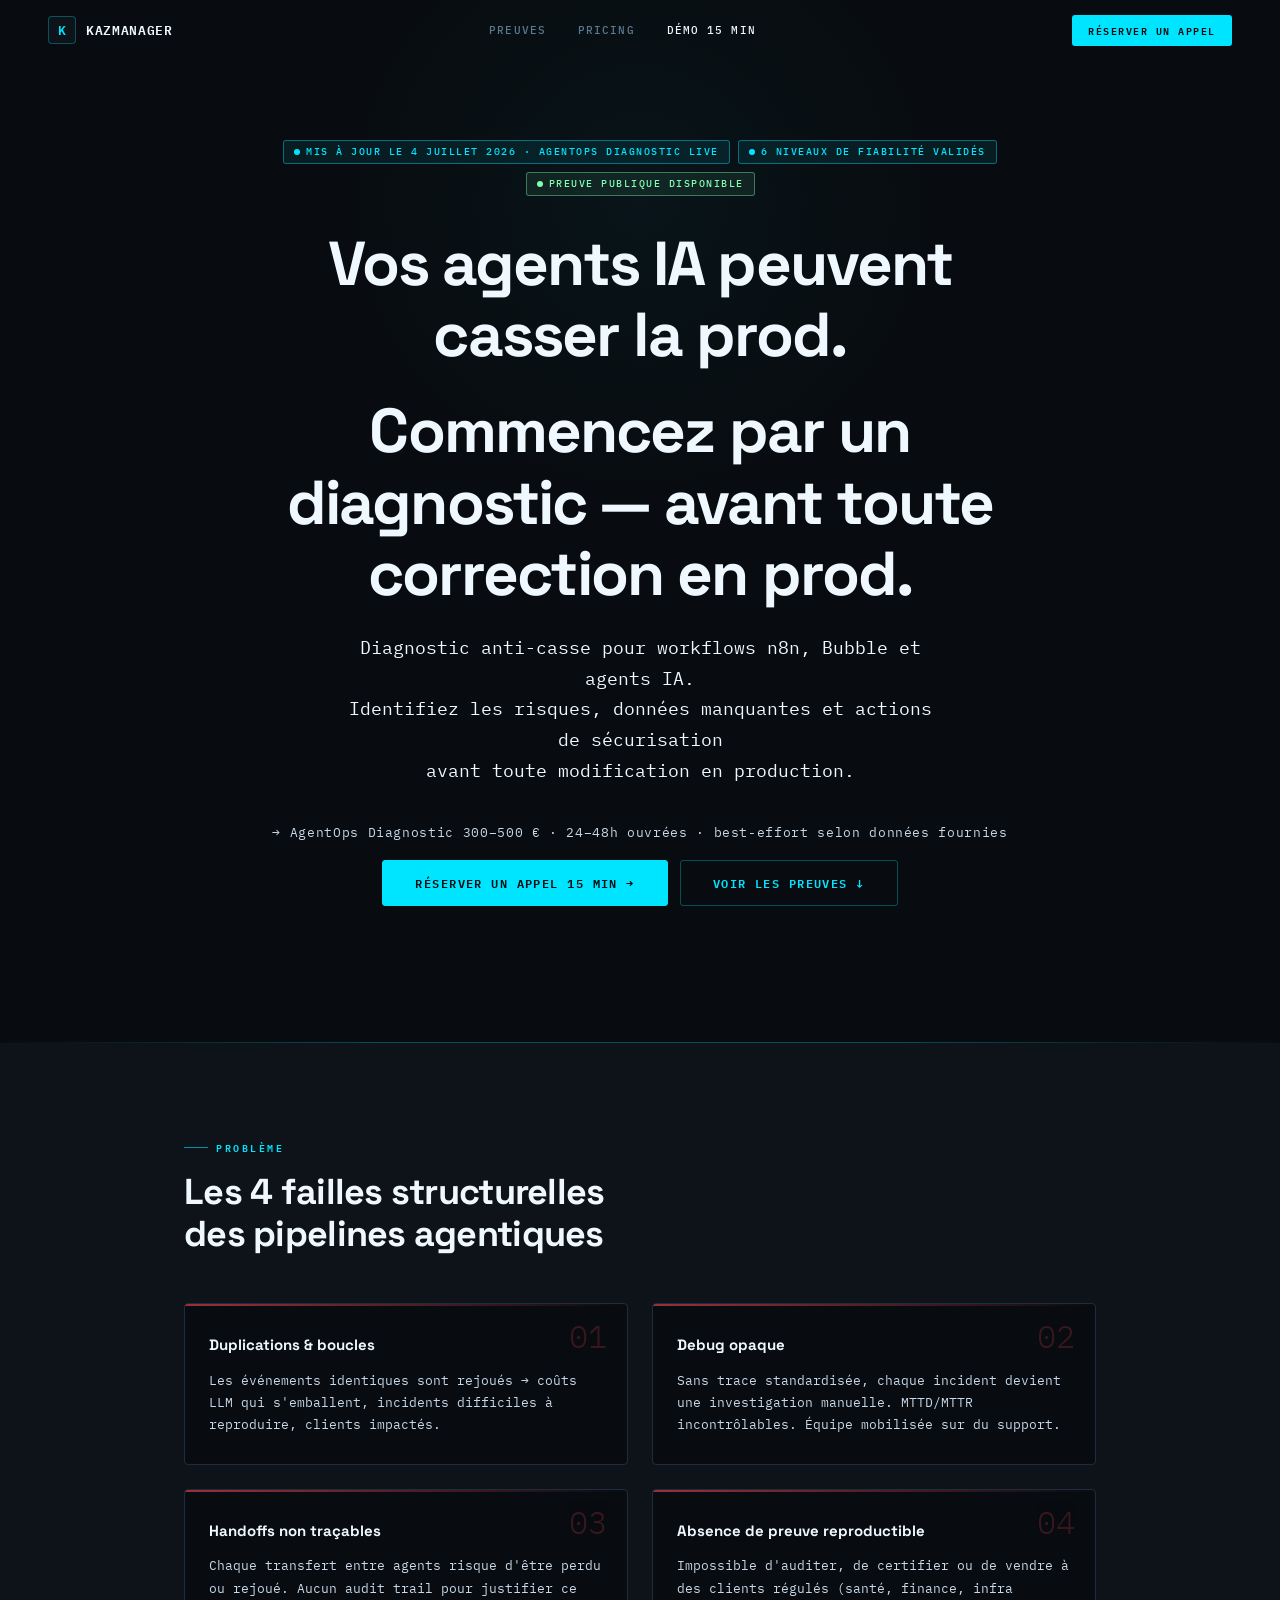
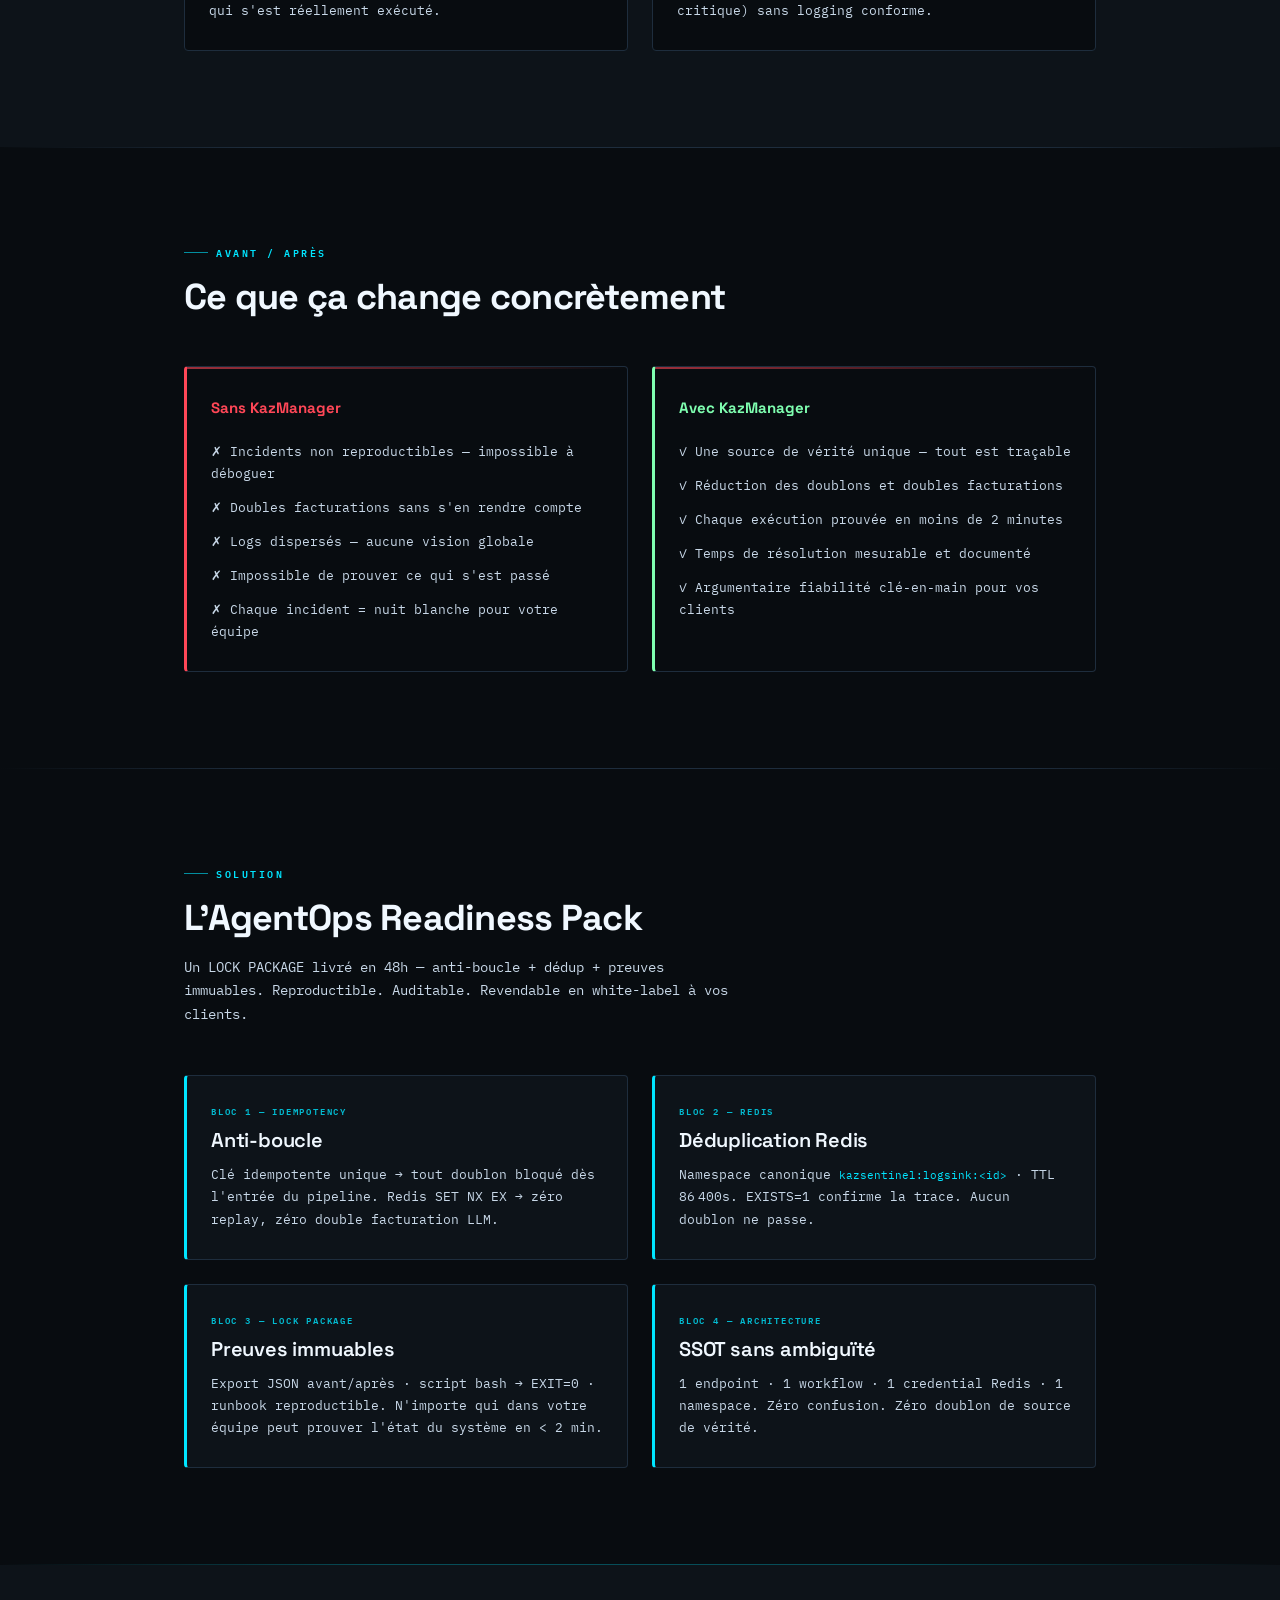
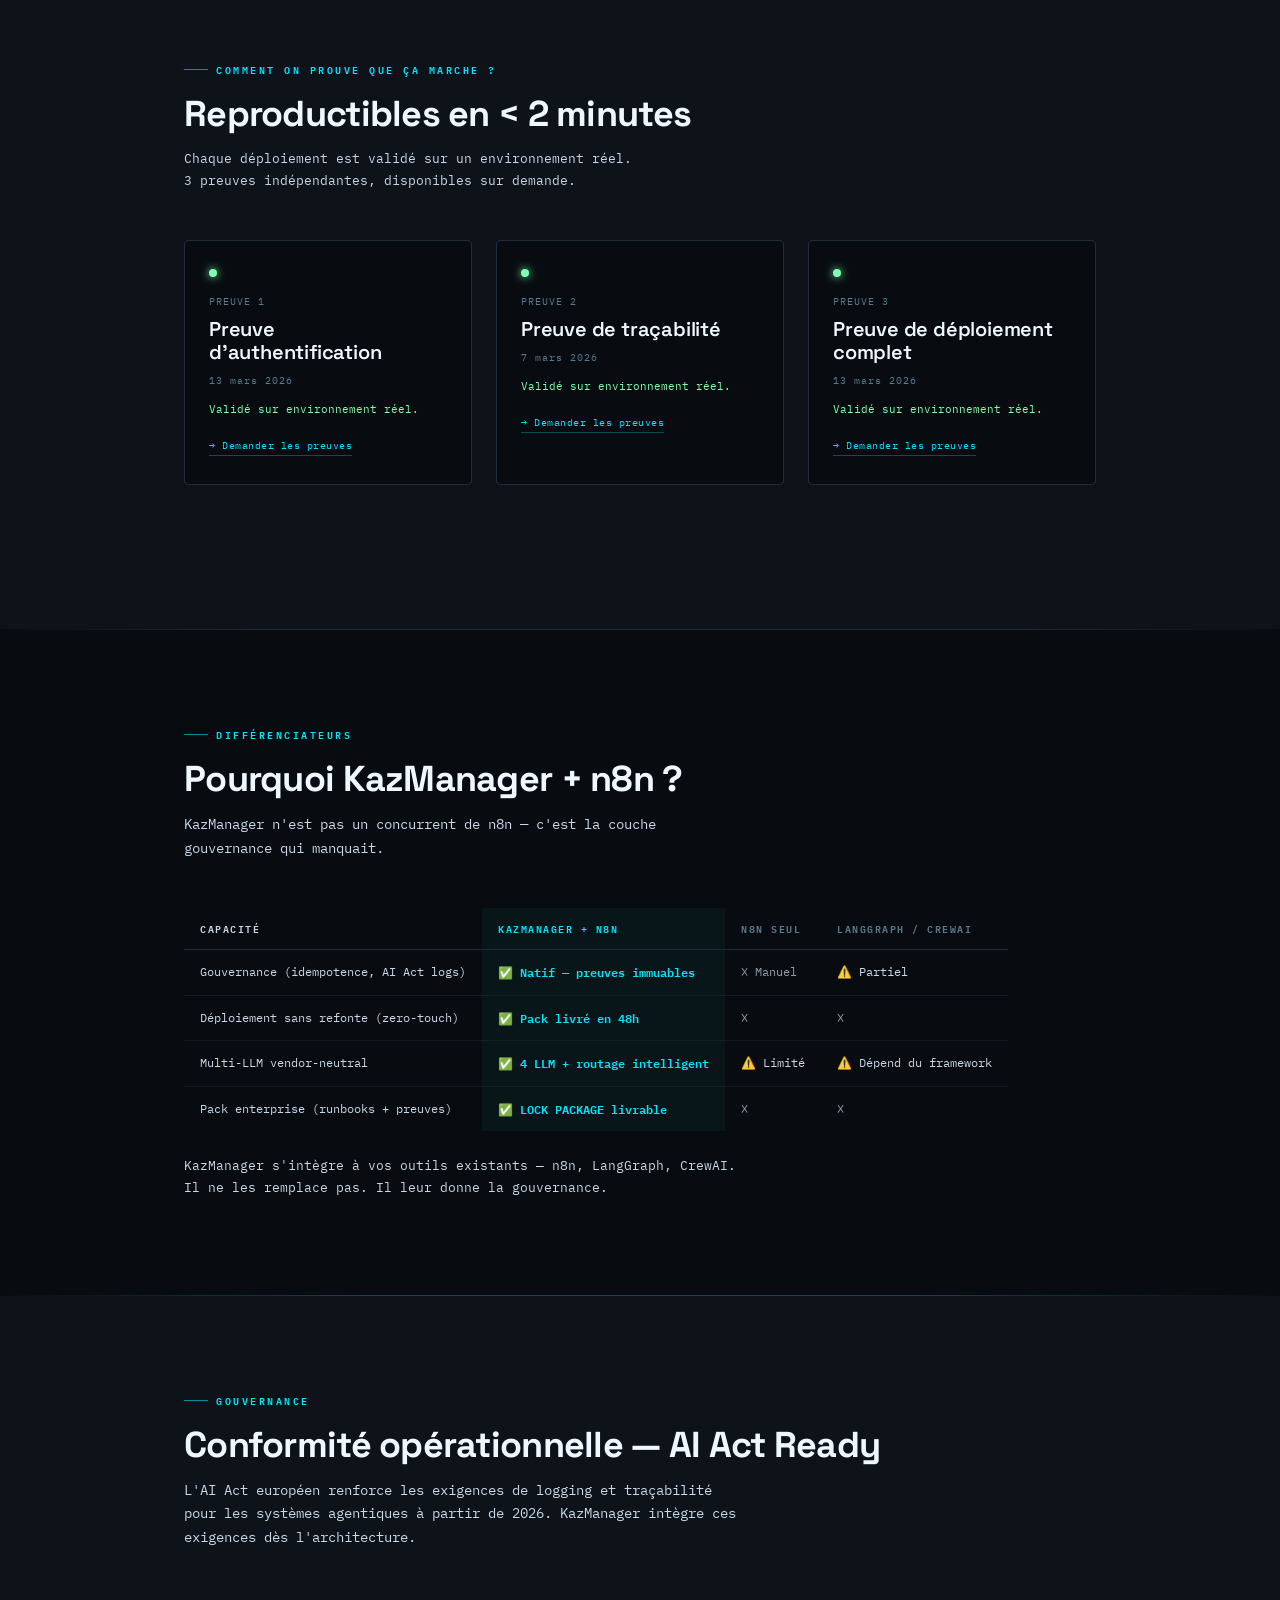
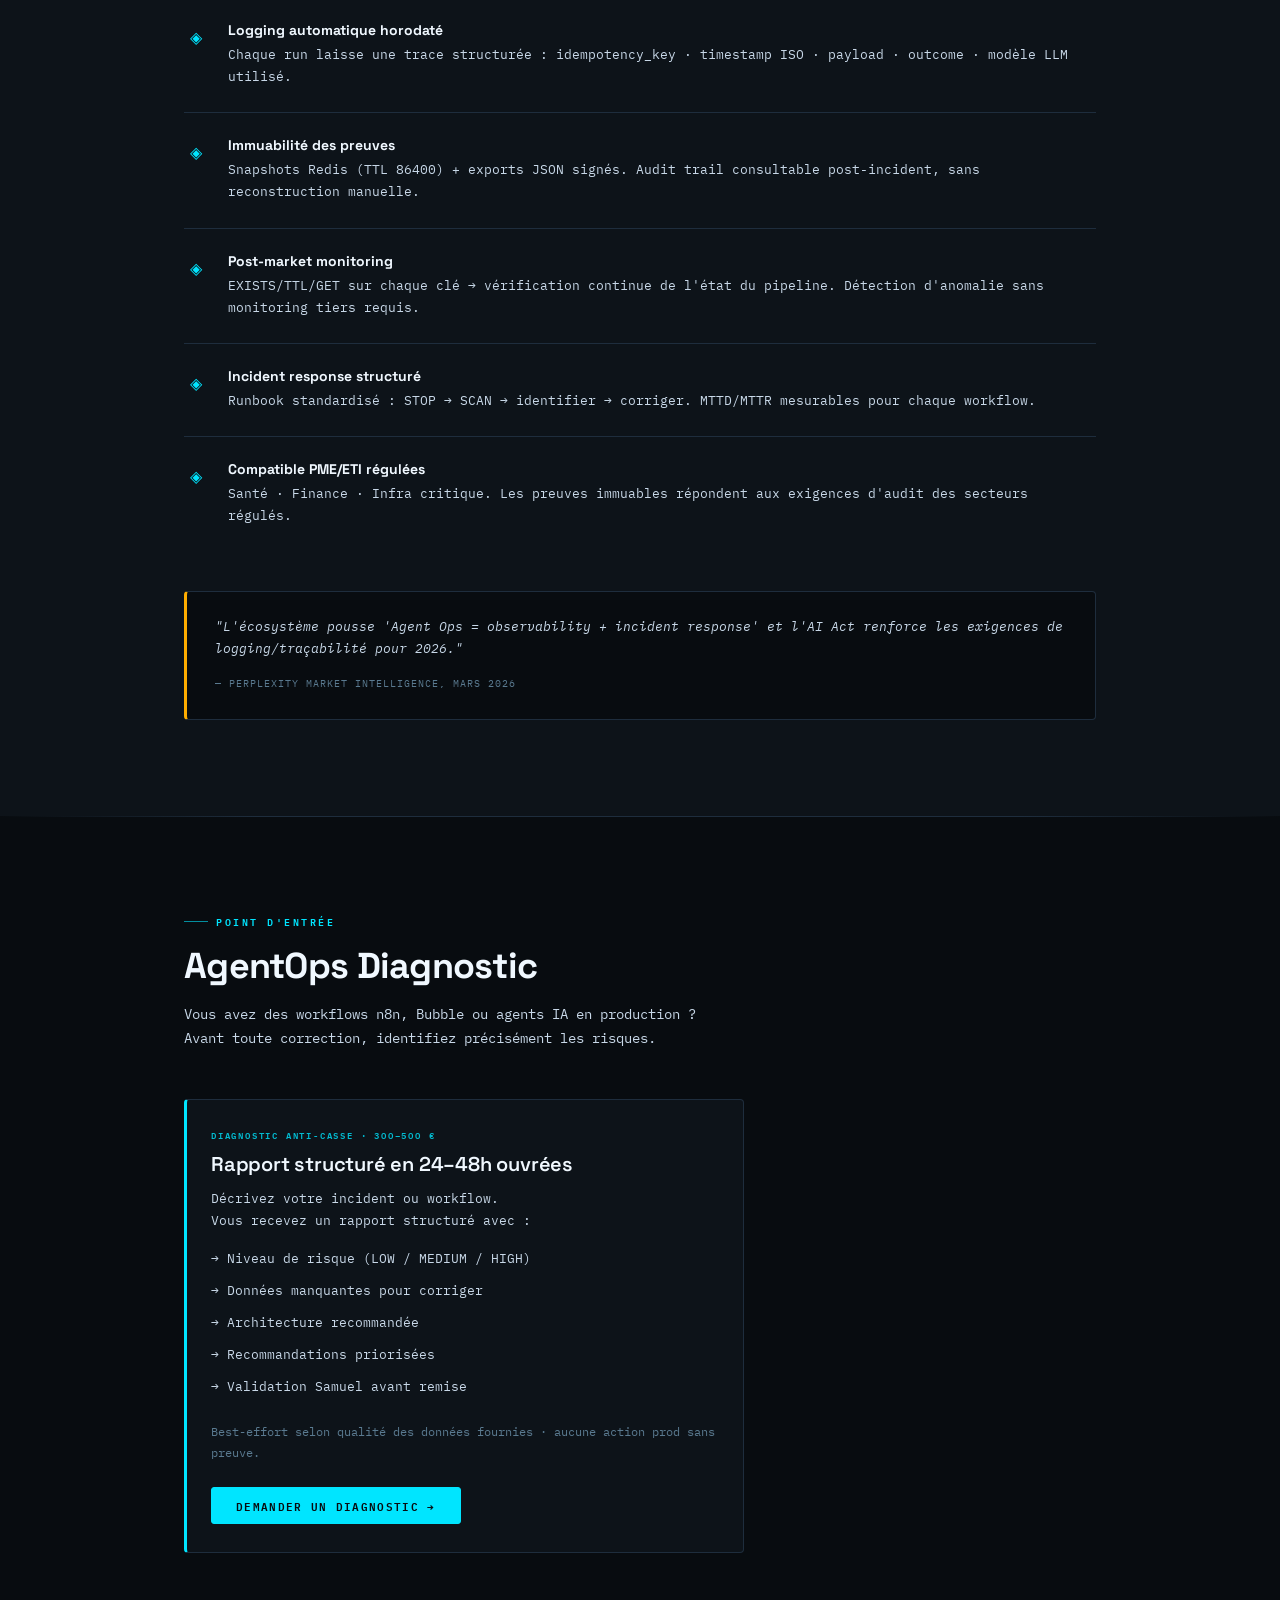
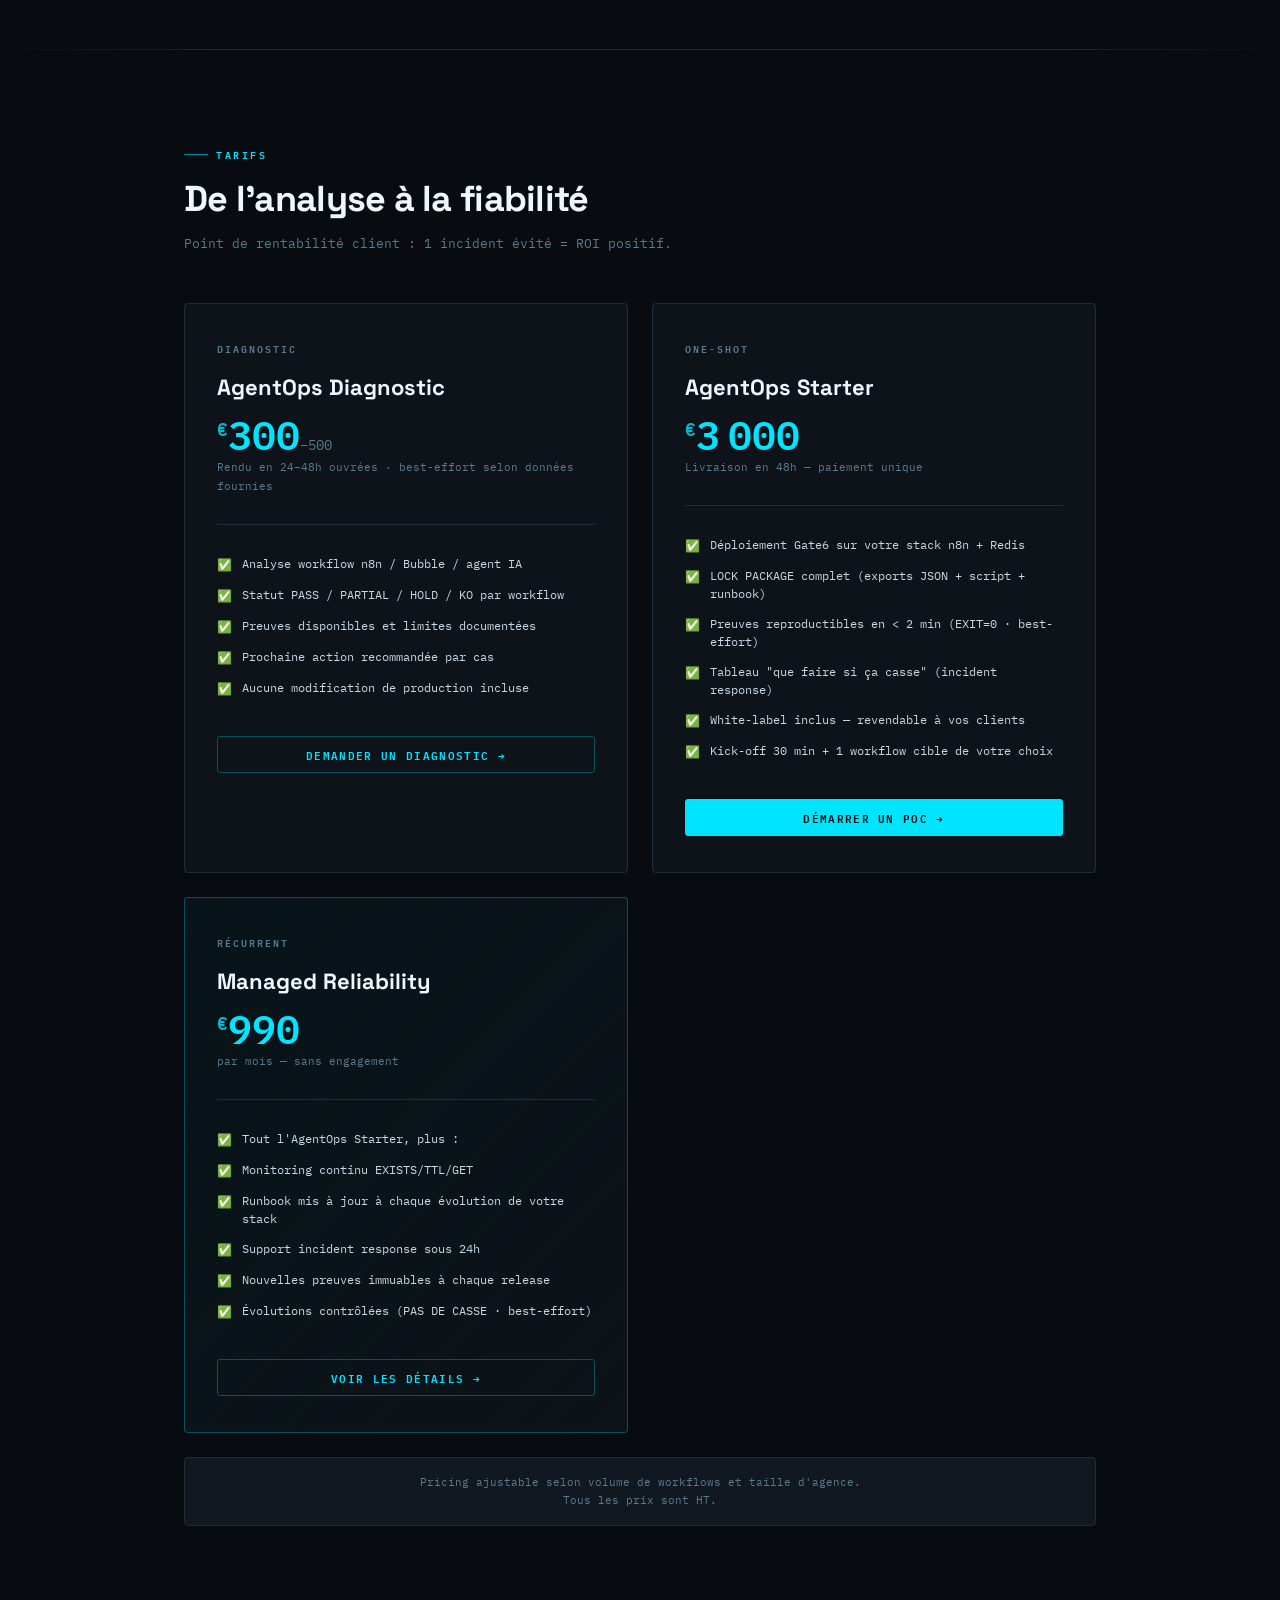
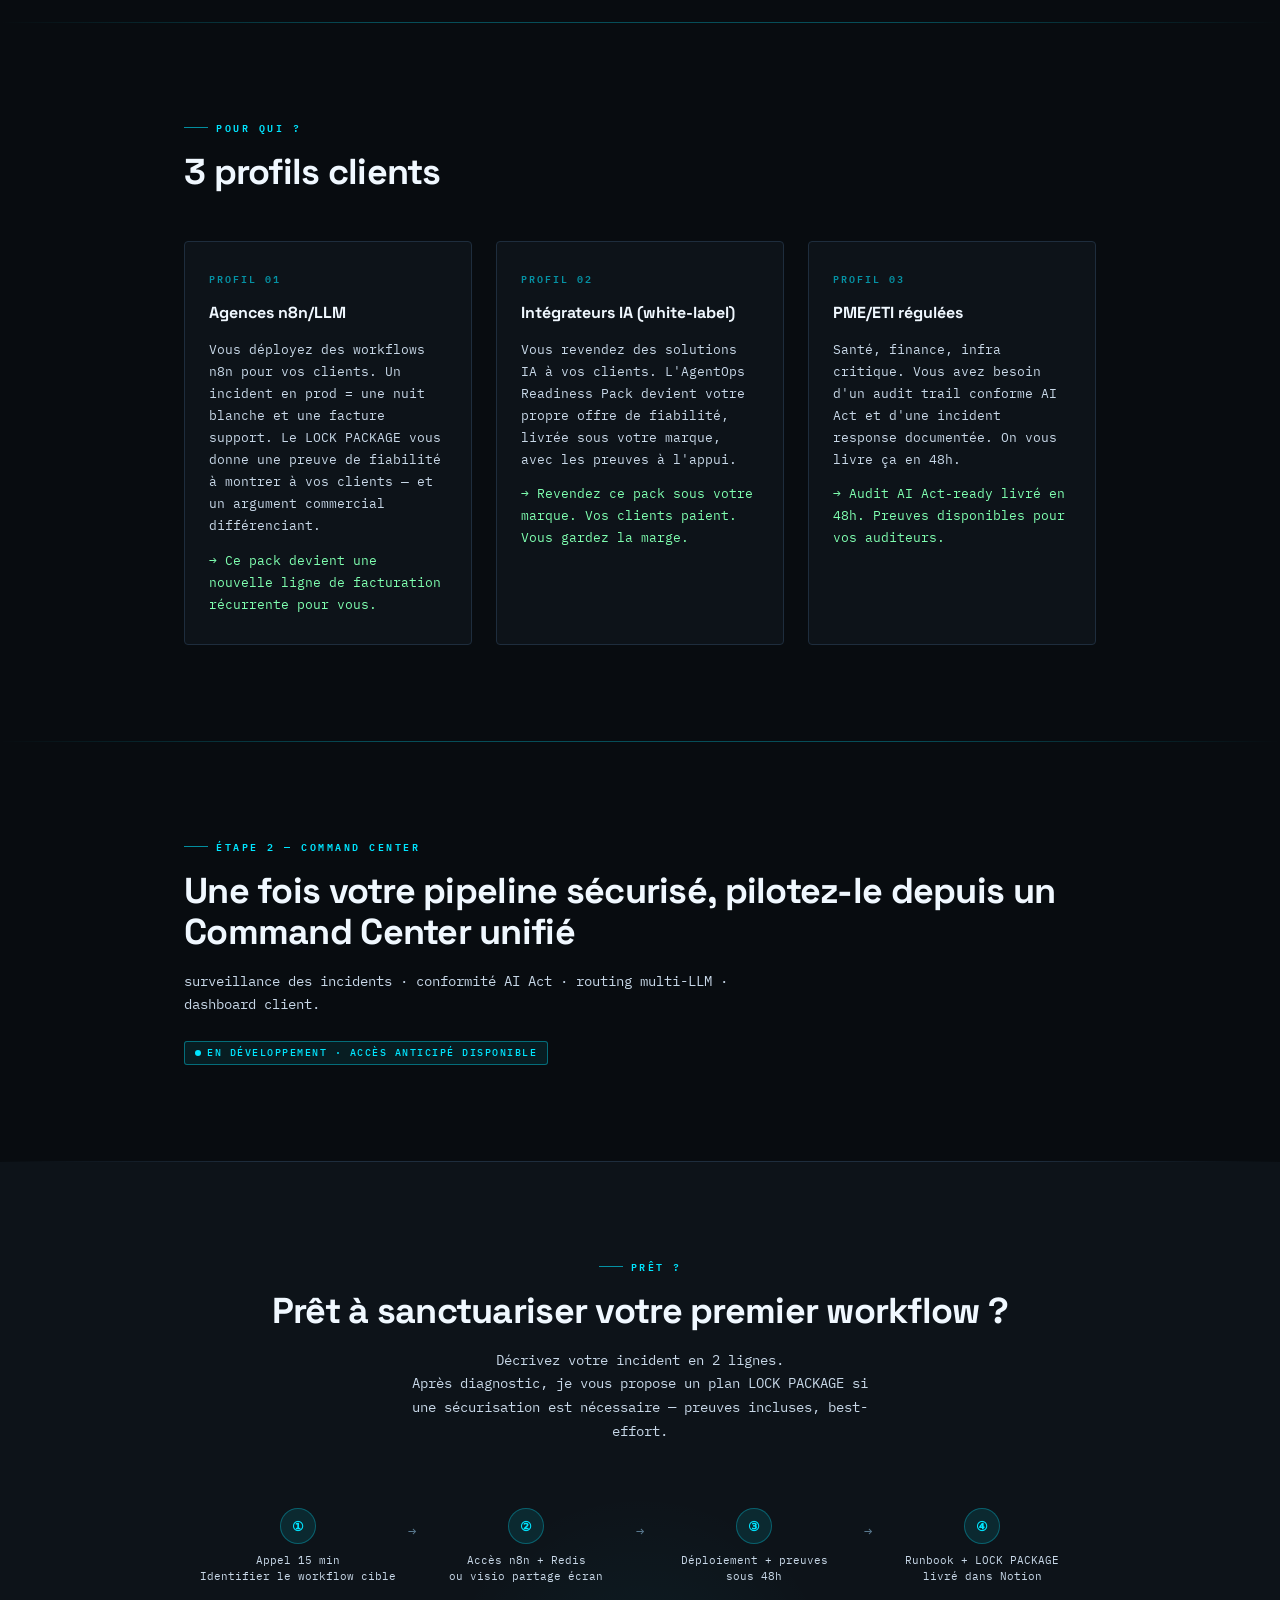
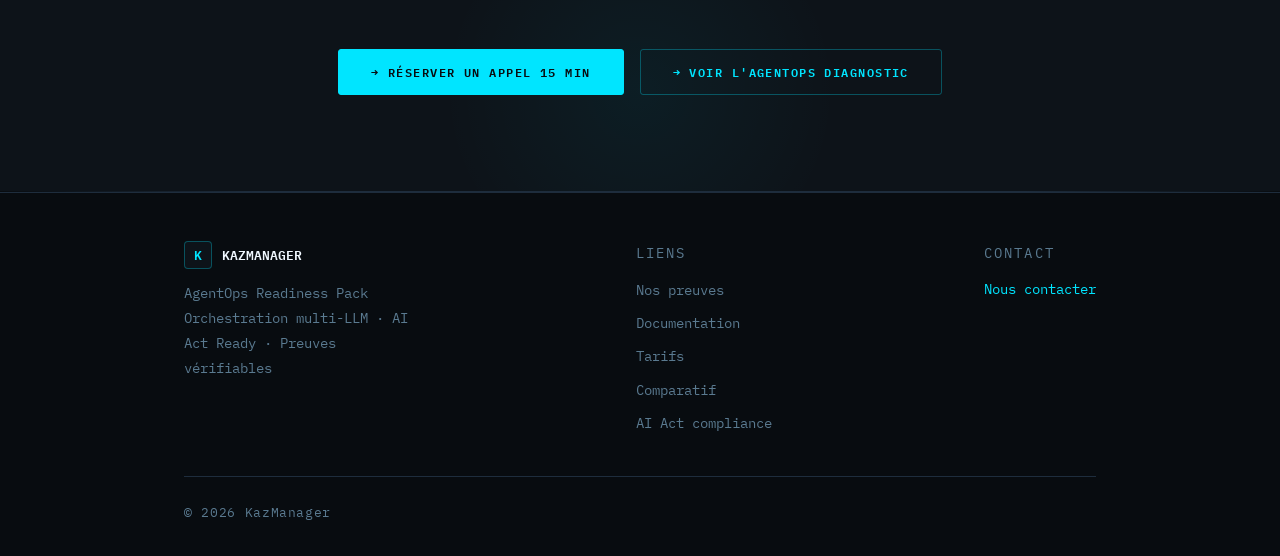
==== commit e7331f11: "feat(pricing): add AgentOps Diagnostic card + h2 update - Insert Offre 0 Diagnostic (300–500€) befor" ====
--- a/index.html
+++ b/index.html
@@ -545,13 +545,42 @@
 
       <div class="section-label animate-on-scroll">Tarifs</div>
       <h2 class="mb-12 animate-on-scroll stagger-1">
-        Aller plus loin après le diagnostic
+        De l'analyse à la fiabilité
       </h2>
       <p class="mb-8 animate-on-scroll stagger-2" style="font-size:13px; color:var(--text-muted);">
         Point de rentabilité client : 1 incident évité = ROI positif.
       </p>
 
       <div class="pricing-grid">
+
+        <!-- Offre 0 — Diagnostic -->
+        <div class="pricing-card animate-on-scroll stagger-1">
+          <div class="pricing-label">Diagnostic</div>
+          <div class="pricing-name">AgentOps Diagnostic</div>
+          <div class="pricing-price"><sup>€</sup>300<span style="font-size:1rem;font-weight:400;color:var(--text-muted);">–500</span></div>
+          <div class="pricing-period">Rendu en 24–48h ouvrées · best-effort selon données fournies</div>
+
+          <div class="pricing-divider"></div>
+
+          <ul class="pricing-features" role="list">
+            <li>Analyse workflow n8n / Bubble / agent IA</li>
+            <li>Statut PASS / PARTIAL / HOLD / KO par workflow</li>
+            <li>Preuves disponibles et limites documentées</li>
+            <li>Prochaine action recommandée par cas</li>
+            <li>Aucune modification de production incluse</li>
+          </ul>
+
+          <a
+            href="mailto:samuel@kazmanager.ai?subject=AgentOps%20Diagnostic%20-%20%5BNOM%20AGENCE%5D&body=Bonjour%20Samuel%2C%0A%0AJe%20souhaite%20un%20AgentOps%20Diagnostic%20sur%20ma%20stack.%0A%0AContexte%20%3A%0A%5BD%C3%A9crire%20bri%C3%A8vement%5D%0A%0ADisponibilit%C3%A9s%20%3A%20%5BCr%C3%A9neaux%5D"
+            class="btn btn-secondary"
+            style="width:100%; justify-content:center;"
+            aria-label="Demander un AgentOps Diagnostic 300–500€"
+            data-cta
+            data-cta-id="pricing_diagnostic"
+            data-section="pricing"
+            data-cta-type="diagnostic"
+          >Demander un diagnostic →</a>
+        </div>
 
         <!-- Offre 1 — POC 48h -->
         <div class="pricing-card animate-on-scroll stagger-1">
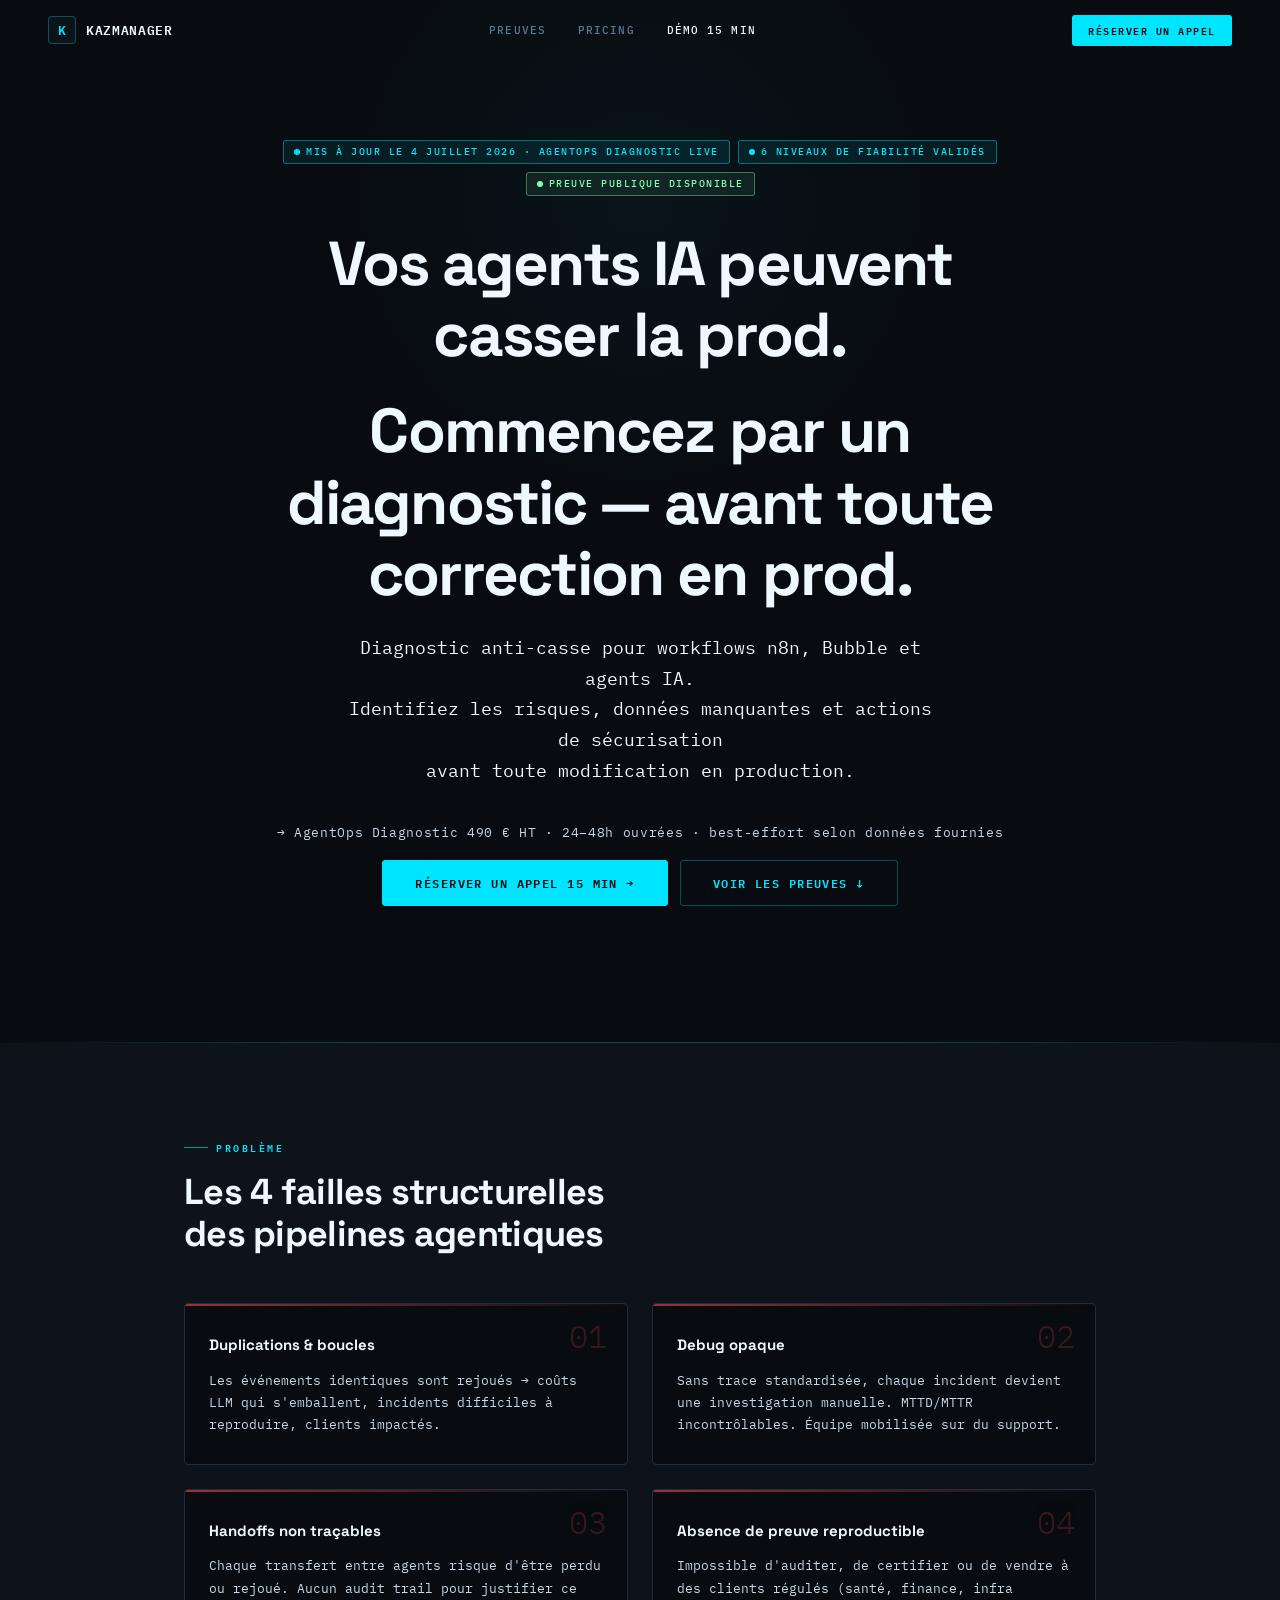
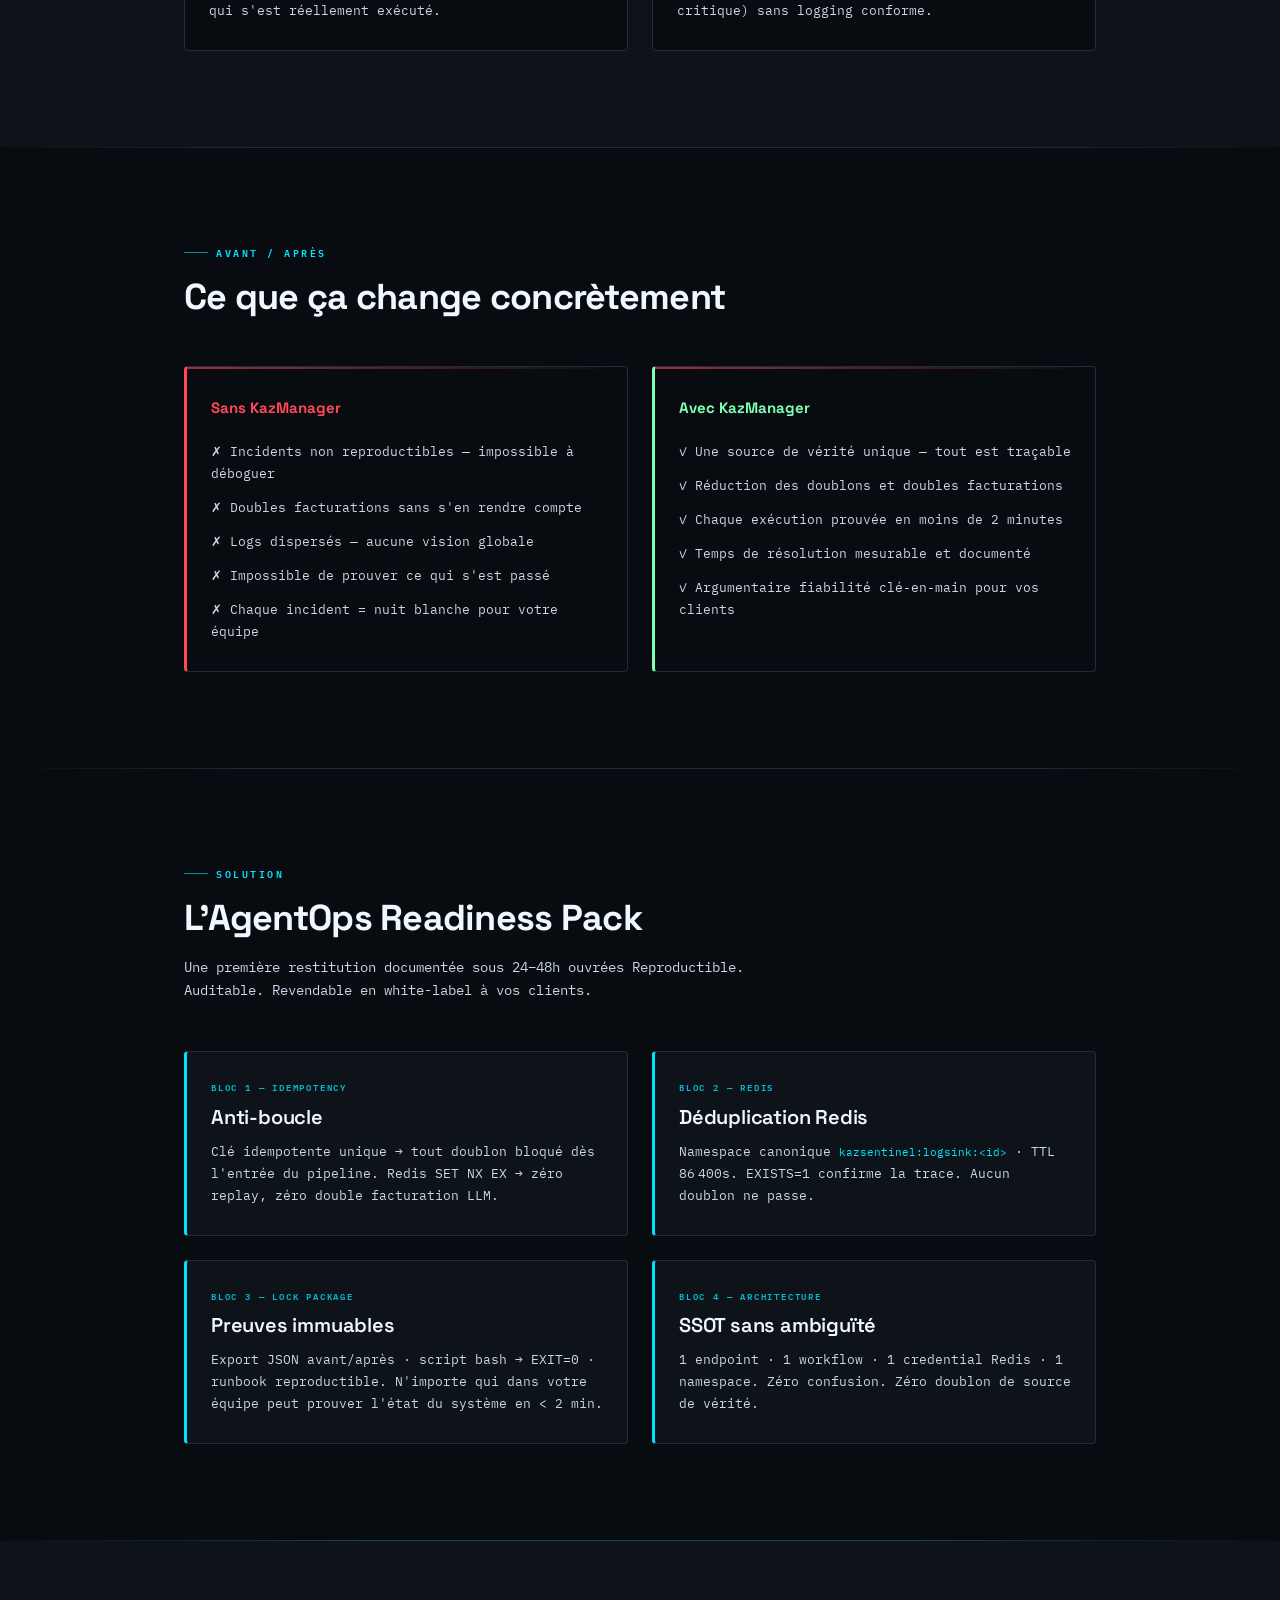
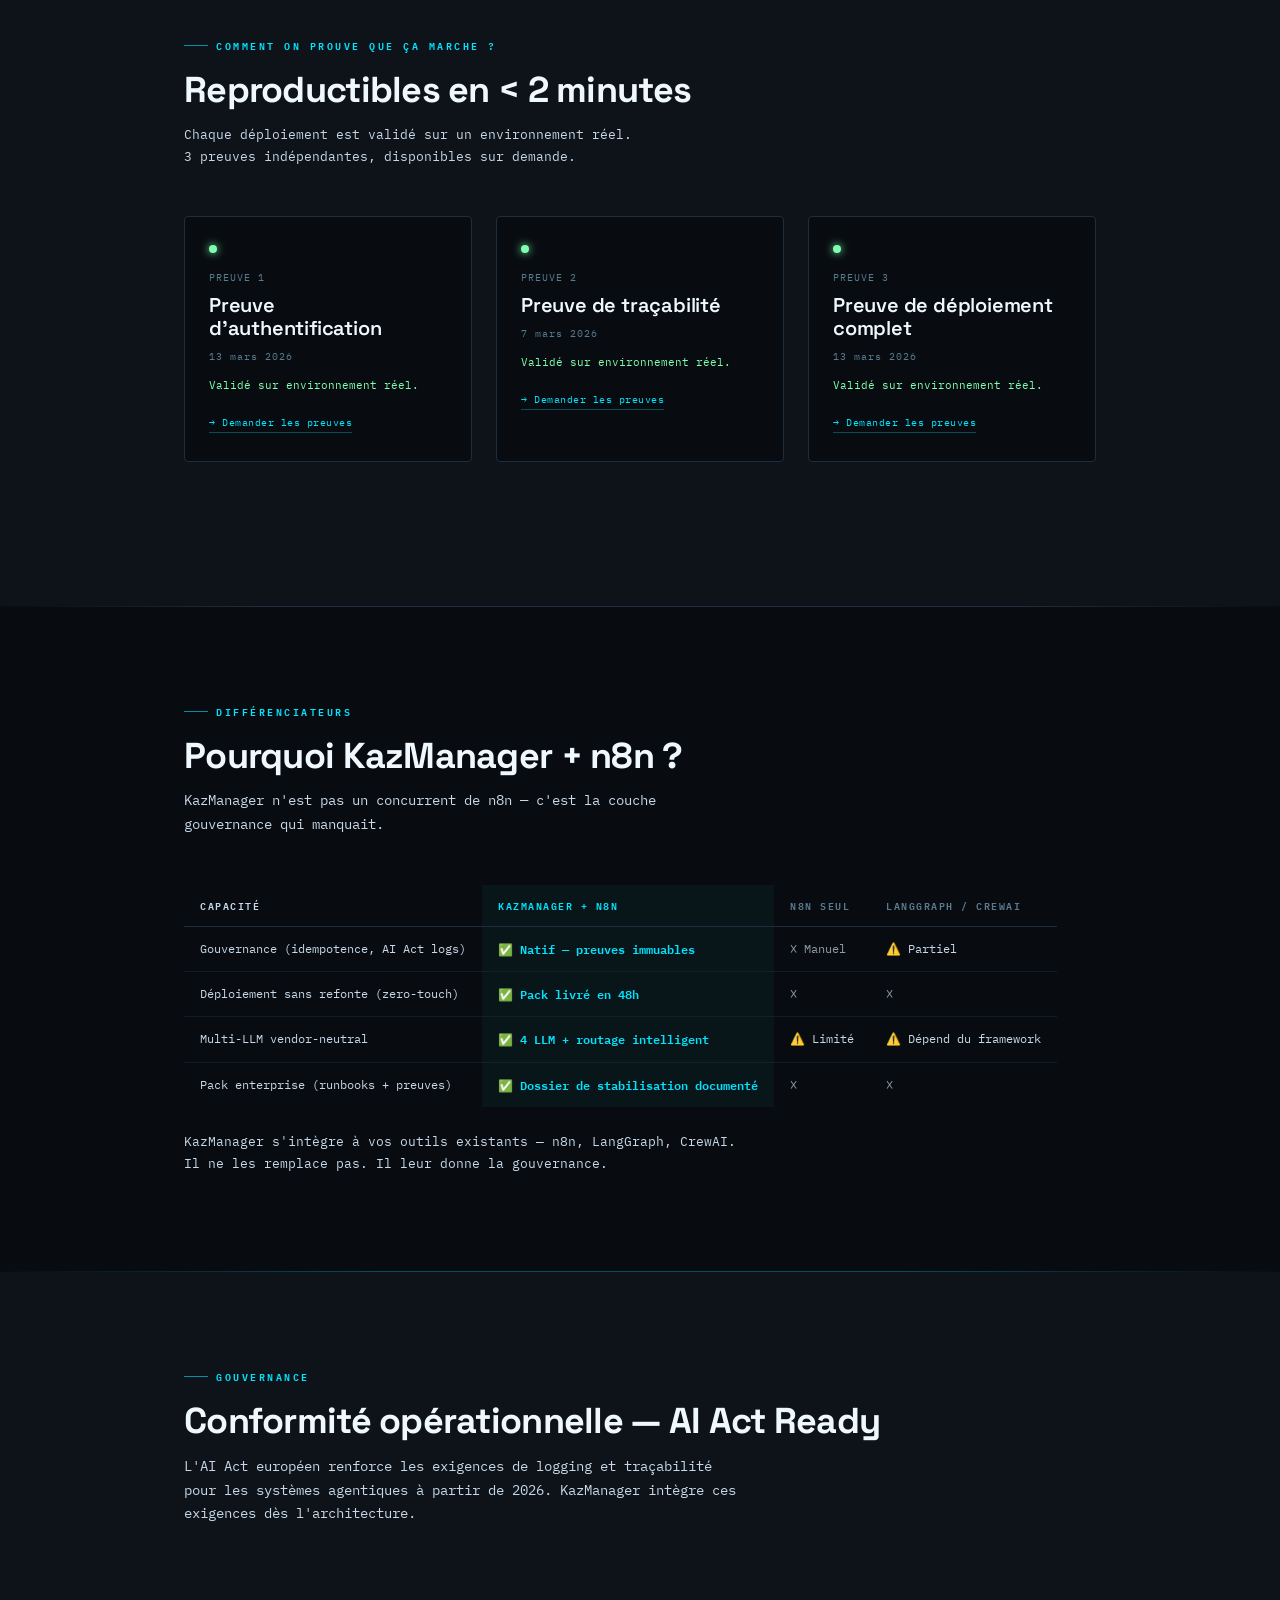
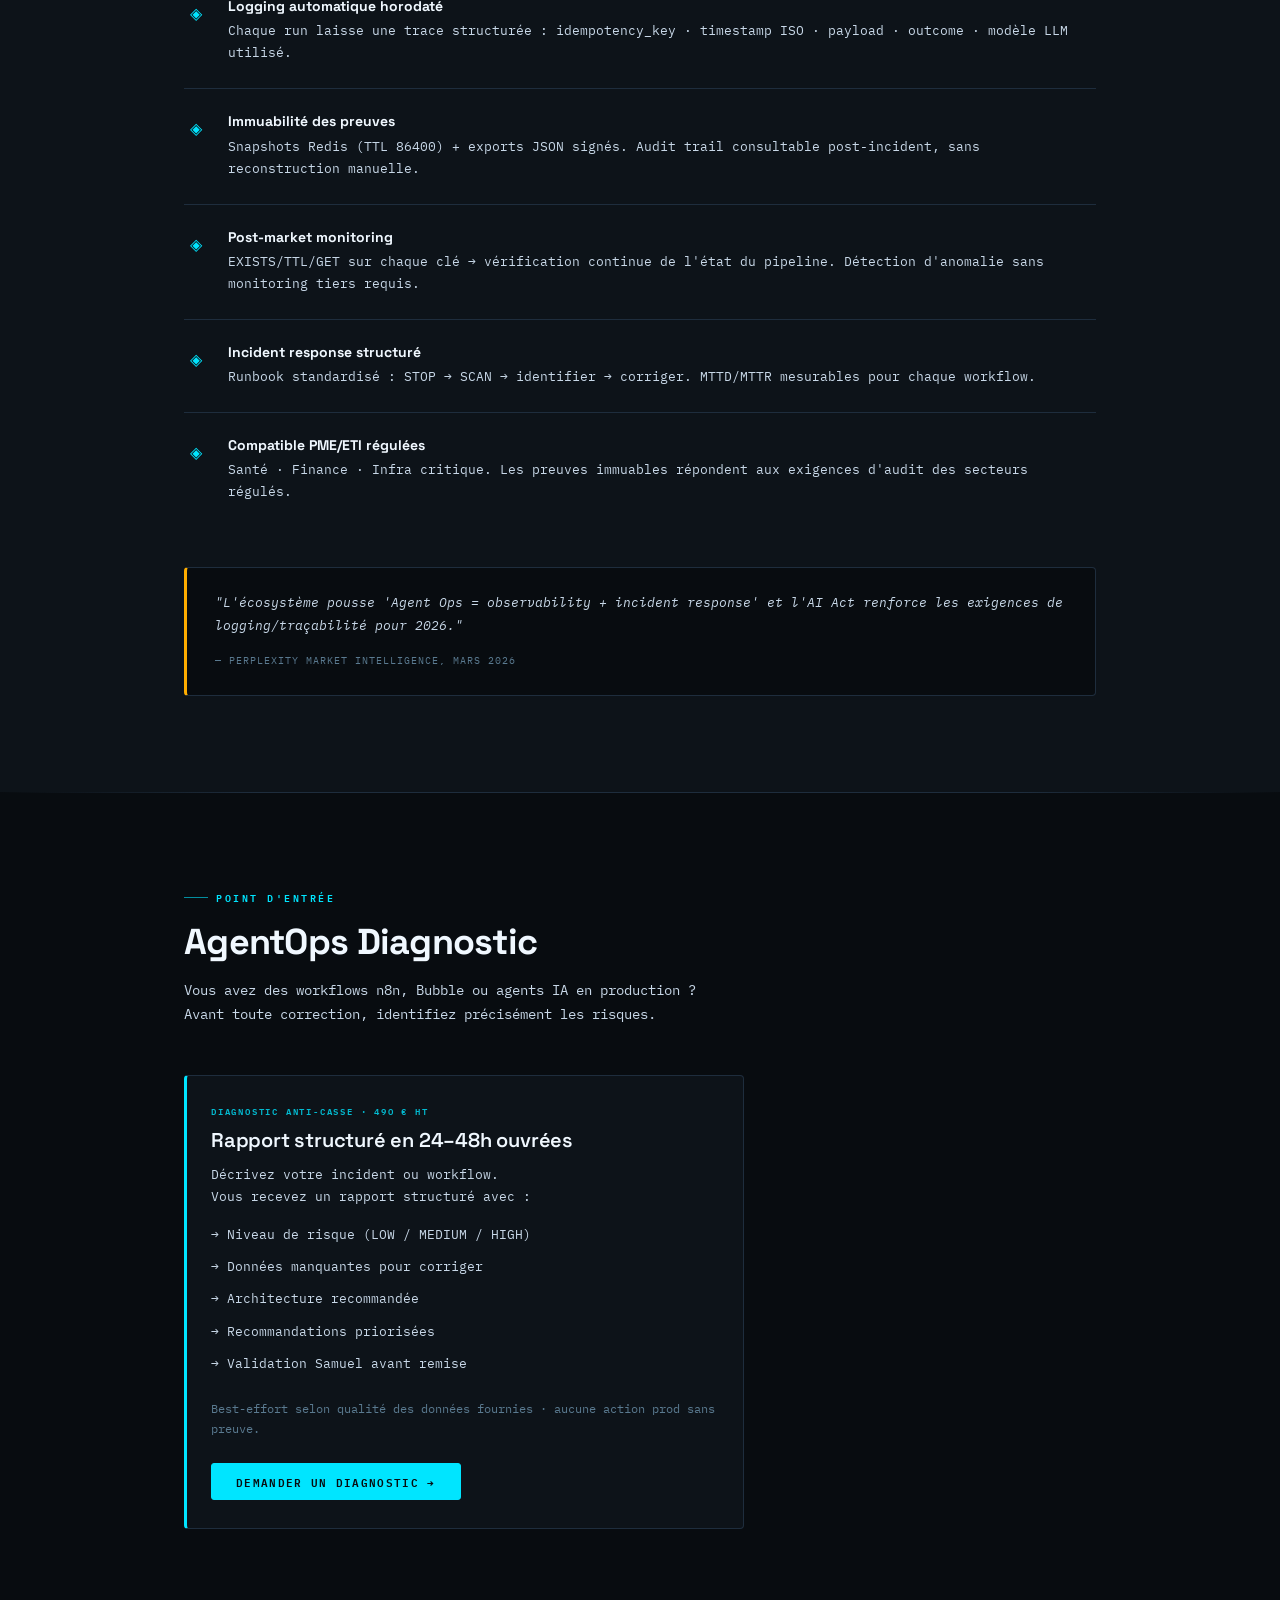
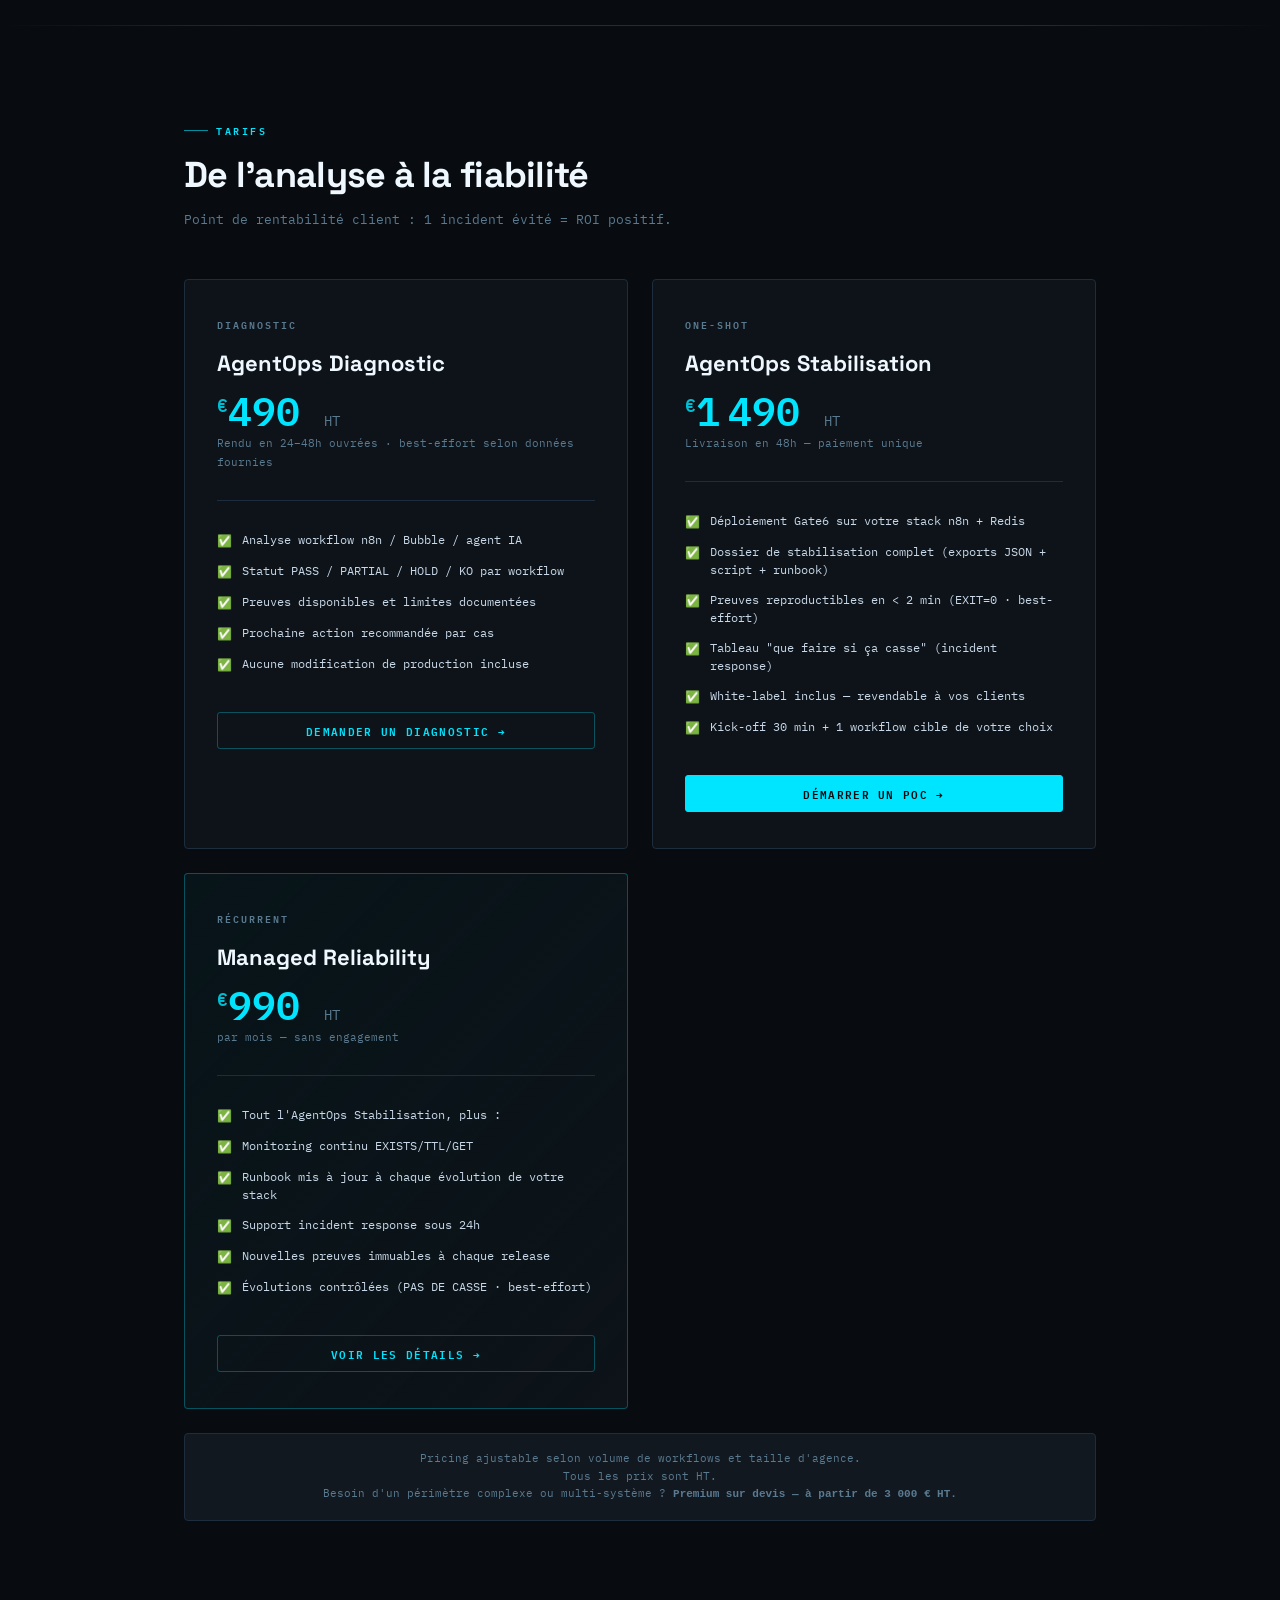
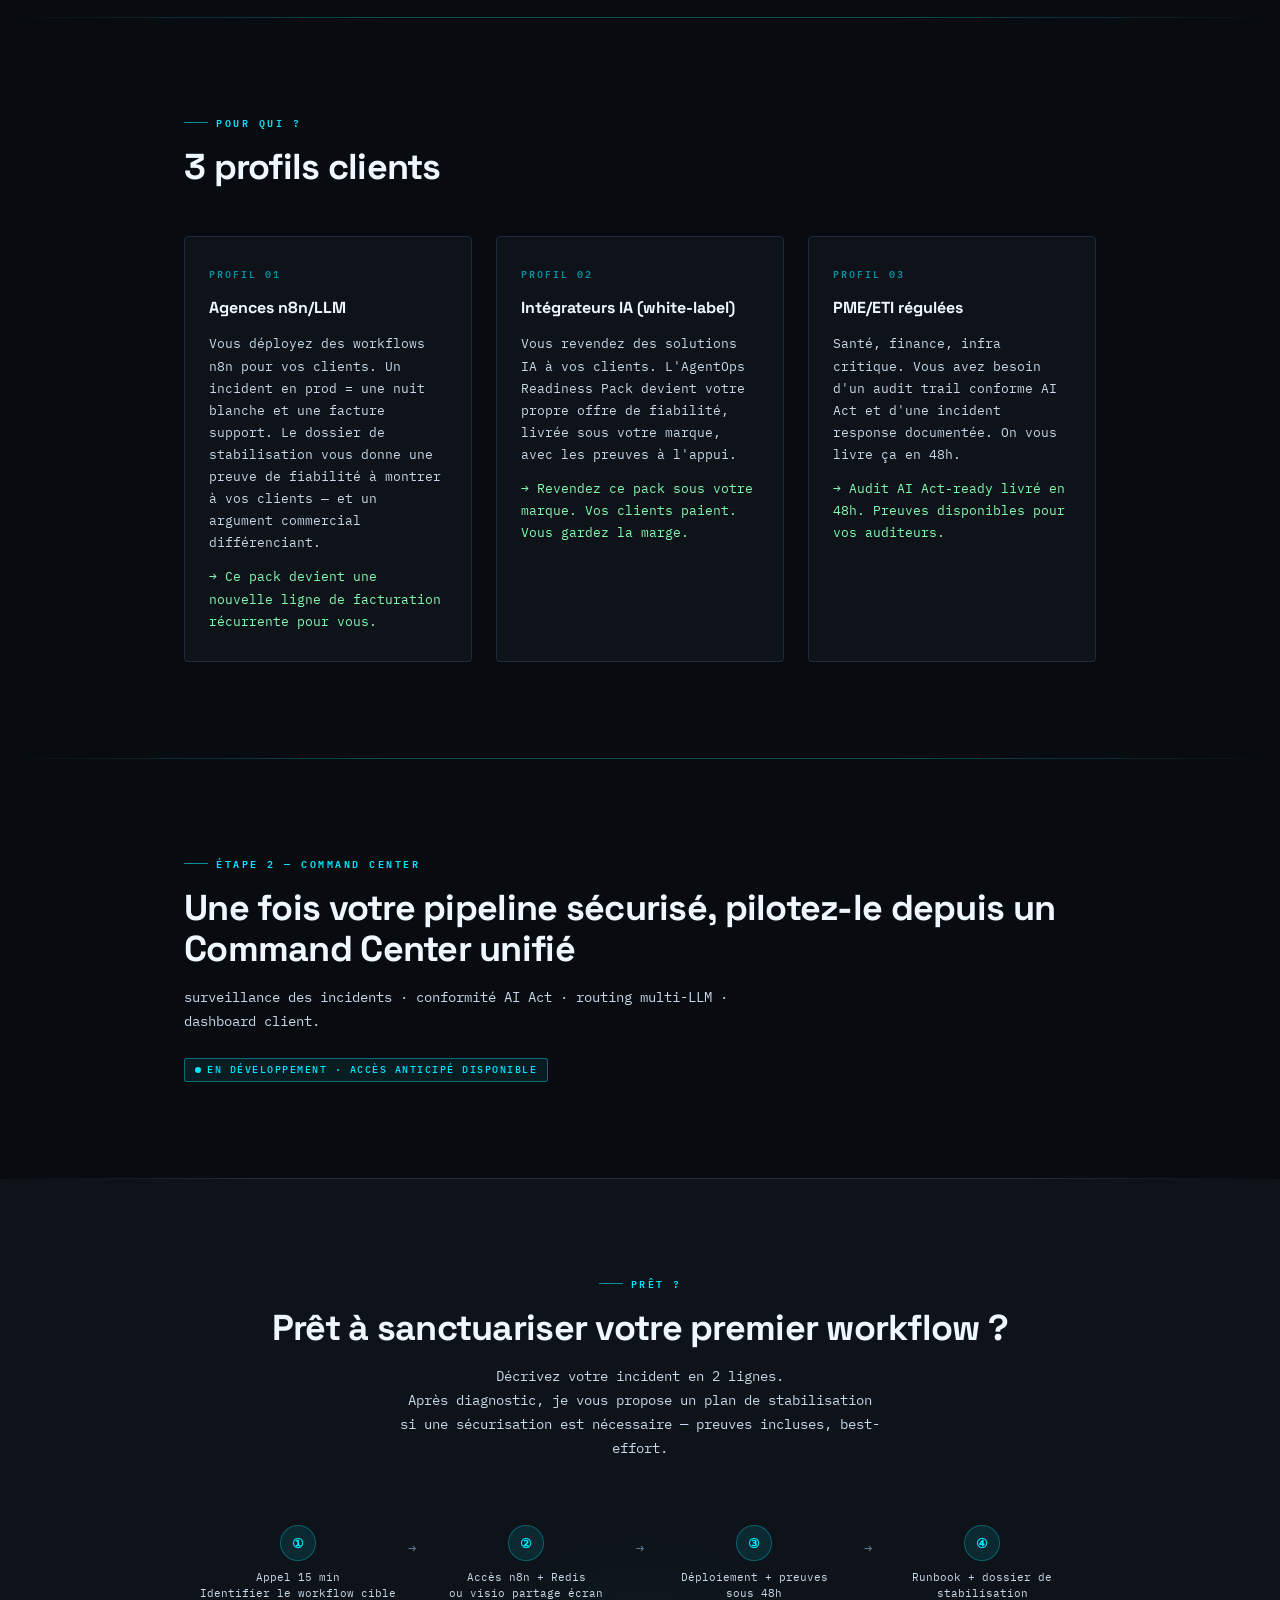
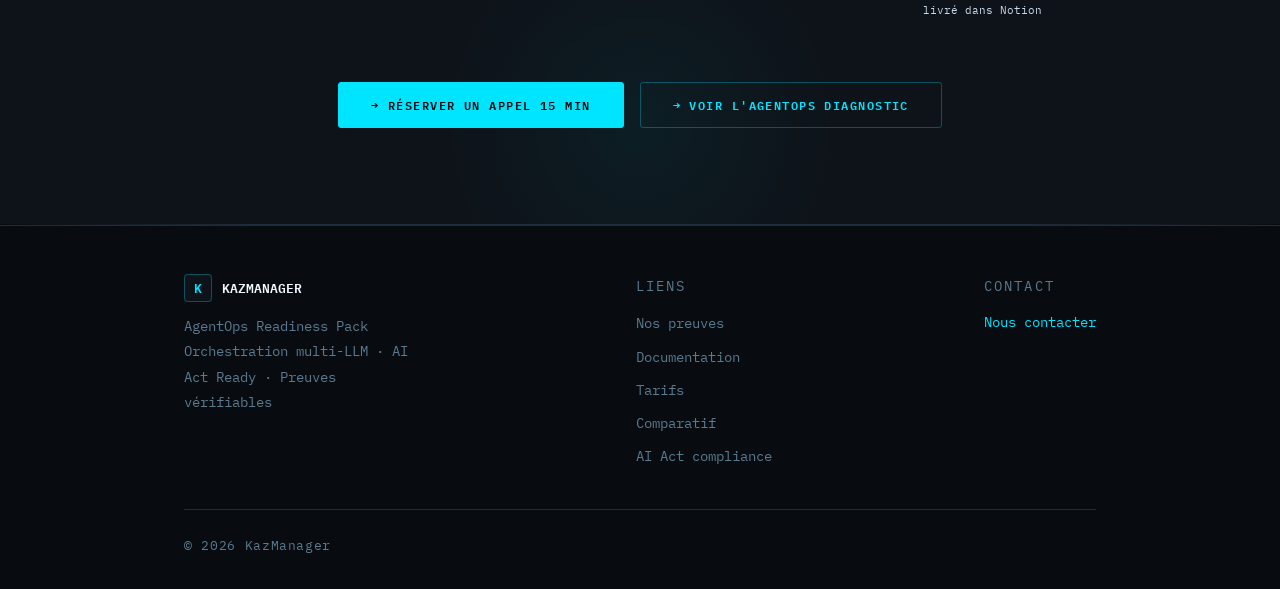
==== commit b116396e: "fix(landing): align pricing and offers with SSOT - Diagnostic: 300-500 € → 490 € HT - AgentOps Start" ====
--- a/index.html
+++ b/index.html
@@ -13,14 +13,14 @@
 
   <!-- Open Graph -->
   <meta property="og:title" content="KazManager — AgentOps Readiness Pack">
-  <meta property="og:description" content="Reliability Pack 48h pour agences n8n/LLM. Anti-boucle + dédup + traçabilité. Revendable en white-label.">
+  <meta property="og:description" content="AgentOps Diagnostic, Stabilisation et Managed Reliability pour fiabiliser les automatisations n8n/LLM avec une méthode anti-casse.">
   <meta property="og:type" content="website">
   <meta property="og:url" content="https://kazmanager.ai">
 
   <!-- Twitter -->
   <meta name="twitter:card" content="summary_large_image">
   <meta name="twitter:title" content="KazManager — AgentOps Readiness Pack">
-  <meta name="twitter:description" content="Reliability Pack 48h pour agences n8n/LLM. Anti-boucle + dédup + traçabilité.">
+  <meta name="twitter:description" content="AgentOps Diagnostic, Stabilisation et Managed Reliability pour fiabiliser les automatisations n8n/LLM avec une méthode anti-casse.">
 
   <!-- Preconnect for performance -->
   <link rel="preconnect" href="https://fonts.googleapis.com">
@@ -100,12 +100,12 @@
       </p>
 
       <p class="hero-proof hero-animate-4">
-        → AgentOps Diagnostic 300–500 € · 24–48h ouvrées · best-effort selon données fournies
+        → AgentOps Diagnostic 490 € HT · 24–48h ouvrées · best-effort selon données fournies
       </p>
 
       <div class="hero-cta-row hero-animate-5">
         <a
-          href="mailto:samuel@kazmanager.ai?subject=AgentOps%20Diagnostic%20-%20Prise%20de%20contact&body=Bonjour%20Samuel%2C%0A%0AJe%20souhaite%20en%20savoir%20plus%20sur%20l%27AgentOps%20Diagnostic%20(300%E2%80%93500%20%E2%82%AC).%0A%0AMon%20contexte%20%3A%20%5BWorkflow%20concern%C3%A9%5D%0A%0ADisponibilit%C3%A9s%20%3A%20%5BCr%C3%A9neaux%5D"
+          href="mailto:samuel@kazmanager.ai?subject=AgentOps%20Diagnostic%20-%20Prise%20de%20contact&body=Bonjour%20Samuel%2C%0A%0AJe%20souhaite%20en%20savoir%20plus%20sur%20l%27AgentOps%20Diagnostic%20(490%20%E2%82%AC%20HT).%0A%0AMon%20contexte%20%3A%20%5BWorkflow%20concern%C3%A9%5D%0A%0ADisponibilit%C3%A9s%20%3A%20%5BCr%C3%A9neaux%5D"
           class="btn btn-primary btn-large"
           aria-label="Réserver un appel de 15 minutes pour un AgentOps Diagnostic"
           data-cta
@@ -232,7 +232,7 @@
       <div class="section-label animate-on-scroll">Solution</div>
       <h2 class="mb-16 animate-on-scroll stagger-1">L'AgentOps Readiness Pack</h2>
       <p class="mb-48 animate-on-scroll stagger-2" style="max-width:560px; font-size:14px;">
-        Un LOCK PACKAGE livré en 48h — anti-boucle + dédup + preuves immuables.
+        Une première restitution documentée sous 24–48h ouvrées
         Reproductible. Auditable. Revendable en white-label à vos clients.
       </p>
 
@@ -387,7 +387,7 @@
             </tr>
             <tr>
               <td>Pack enterprise (runbooks + preuves)</td>
-              <td class="col-kaz check-yes">✅ LOCK PACKAGE livrable</td>
+              <td class="col-kaz check-yes">✅ Dossier de stabilisation documenté</td>
               <td class="check-no">❌</td>
               <td class="check-no">❌</td>
             </tr>
@@ -505,7 +505,7 @@
       </p>
 
       <div class="solution-card animate-on-scroll stagger-3" style="max-width:560px;">
-        <div class="solution-tag">Diagnostic anti-casse · 300–500 €</div>
+        <div class="solution-tag">Diagnostic anti-casse · 490 € HT</div>
         <h3 class="mb-12">Rapport structuré en 24–48h ouvrées</h3>
         <p class="mb-16">
           Décrivez votre incident ou workflow.<br>
@@ -524,7 +524,7 @@
         <a
           href="mailto:samuel@kazmanager.ai?subject=AgentOps%20Diagnostic%20-%20%5BNom%20du%20workflow%5D&body=Bonjour%20Samuel%2C%0A%0AJe%20souhaite%20un%20diagnostic%20AgentOps%20sur%20le%20workflow%20suivant%20%3A%0A%5BDescription%5D%0A%0AStack%20%3A%20%5Bn8n%2C%20Bubble%2C%20autre%5D"
           class="btn btn-primary"
-          aria-label="Demander un AgentOps Diagnostic 300-500€"
+          aria-label="Demander un AgentOps Diagnostic 490 € HT"
           data-cta
           data-cta-id="diagnostic_cta"
           data-section="diagnostic"
@@ -557,7 +557,7 @@
         <div class="pricing-card animate-on-scroll stagger-1">
           <div class="pricing-label">Diagnostic</div>
           <div class="pricing-name">AgentOps Diagnostic</div>
-          <div class="pricing-price"><sup>€</sup>300<span style="font-size:1rem;font-weight:400;color:var(--text-muted);">–500</span></div>
+          <div class="pricing-price"><sup>€</sup>490 <span style="font-size:1rem;font-weight:400;color:var(--text-muted);">HT</span></div>
           <div class="pricing-period">Rendu en 24–48h ouvrées · best-effort selon données fournies</div>
 
           <div class="pricing-divider"></div>
@@ -571,10 +571,10 @@
           </ul>
 
           <a
-            href="mailto:samuel@kazmanager.ai?subject=AgentOps%20Diagnostic%20-%20%5BNOM%20AGENCE%5D&body=Bonjour%20Samuel%2C%0A%0AJe%20souhaite%20un%20AgentOps%20Diagnostic%20sur%20ma%20stack.%0A%0AContexte%20%3A%0A%5BD%C3%A9crire%20bri%C3%A8vement%5D%0A%0ADisponibilit%C3%A9s%20%3A%20%5BCr%C3%A9neaux%5D"
+            href="mailto:samuel@kazmanager.ai?subject=AgentOps%20Diagnostic%20-%20%5BNOM%20AGENCE%5D&body=Bonjour%20Samuel%2C%0A%0AJe%20souhaite%20un%20diagnostic%20AgentOps%20sur%20le%20workflow%20suivant%20%3A%0A%5BDescription%5D%0A%0AStack%20%3A%20%5Bn8n%2C%20Bubble%2C%20autre%5D"
             class="btn btn-secondary"
             style="width:100%; justify-content:center;"
-            aria-label="Demander un AgentOps Diagnostic 300–500€"
+            aria-label="Demander un AgentOps Diagnostic 490 € HT"
             data-cta
             data-cta-id="pricing_diagnostic"
             data-section="pricing"
@@ -585,15 +585,15 @@
         <!-- Offre 1 — POC 48h -->
         <div class="pricing-card animate-on-scroll stagger-1">
           <div class="pricing-label">One-shot</div>
-          <div class="pricing-name">AgentOps Starter</div>
-          <div class="pricing-price"><sup>€</sup>3&thinsp;000</div>
+          <div class="pricing-name">AgentOps Stabilisation</div>
+          <div class="pricing-price"><sup>€</sup>1&thinsp;490 <span style="font-size:1rem;font-weight:400;color:var(--text-muted);">HT</span></div>
           <div class="pricing-period">Livraison en 48h — paiement unique</div>
 
           <div class="pricing-divider"></div>
 
           <ul class="pricing-features" role="list">
             <li>Déploiement Gate6 sur votre stack n8n + Redis</li>
-            <li>LOCK PACKAGE complet (exports JSON + script + runbook)</li>
+            <li>Dossier de stabilisation complet (exports JSON + script + runbook)</li>
             <li>Preuves reproductibles en &lt; 2 min (EXIT=0 · best-effort)</li>
             <li>Tableau "que faire si ça casse" (incident response)</li>
             <li>White-label inclus — revendable à vos clients</li>
@@ -601,10 +601,10 @@
           </ul>
 
           <a
-            href="mailto:samuel@kazmanager.ai?subject=AgentOps%20Readiness%20Pack%20-%20POC%2048h%20-%20%5BNOM%20AGENCE%5D&body=Bonjour%20Samuel%2C%0A%0AJe%20souhaite%20d%C3%A9marrer%20un%20POC%2048h%20sur%20le%20workflow%20suivant%20%3A%0A%5BD%C3%A9crire%20le%20workflow%20cible%5D%0A%0AStack%20actuelle%20%3A%0A-%20n8n%20%3A%20%5Bversion%5D%0A-%20Redis%20%3A%20%5Boui%2Fnon%5D%0A%0ADisponibilit%C3%A9s%20%3A%20%5BCr%C3%A9neaux%5D"
+            href="mailto:samuel@kazmanager.ai?subject=AgentOps%20Stabilisation%20-%20%5BNOM%20AGENCE%5D&body=Bonjour%20Samuel%2C%0A%0AJe%20souhaite%20d%C3%A9marrer%20un%20POC%2048h%20sur%20le%20workflow%20suivant%20%3A%0A%5BD%C3%A9crire%20le%20workflow%20cible%5D%0A%0AStack%20actuelle%20%3A%0A-%20n8n%20%3A%20%5Bversion%5D%0A-%20Redis%20%3A%20%5Boui%2Fnon%5D%0A%0ADisponibilit%C3%A9s%20%3A%20%5BCr%C3%A9neaux%5D"
             class="btn btn-primary"
             style="width:100%; justify-content:center;"
-            aria-label="Démarrer un POC AgentOps Starter 3000€"
+            aria-label="Démarrer un AgentOps Stabilisation 1 490 € HT"
             data-cta
             data-cta-id="pricing_starter"
             data-section="pricing"
@@ -616,13 +616,13 @@
         <div class="pricing-card featured animate-on-scroll stagger-2">
           <div class="pricing-label">Récurrent</div>
           <div class="pricing-name">Managed Reliability</div>
-          <div class="pricing-price"><sup>€</sup>990</div>
+          <div class="pricing-price"><sup>€</sup>990 <span style="font-size:1rem;font-weight:400;color:var(--text-muted);">HT</span></div>
           <div class="pricing-period">par mois — sans engagement</div>
 
           <div class="pricing-divider"></div>
 
           <ul class="pricing-features" role="list">
-            <li>Tout l'AgentOps Starter, plus :</li>
+            <li>Tout l'AgentOps Stabilisation, plus :</li>
             <li>Monitoring continu EXISTS/TTL/GET</li>
             <li>Runbook mis à jour à chaque évolution de votre stack</li>
             <li>Support incident response sous 24h</li>
@@ -631,10 +631,10 @@
           </ul>
 
           <a
-            href="mailto:samuel@kazmanager.ai?subject=AgentOps%20-%20Managed%20Reliability%20990%E2%82%AC%2Fmois%20-%20%5BNOM%20AGENCE%5D&body=Bonjour%20Samuel%2C%0A%0AJe%20suis%20int%C3%A9ress%C3%A9(e)%20par%20l'offre%20Managed%20Reliability.%0A%0AContexte%20%3A%0A-%20Nombre%20de%20workflows%20%3A%20%5BX%5D%0A-%20Stack%20%3A%20n8n%20%2B%20Redis%20%5Boui%2Fnon%5D%0A%0ADisponibilit%C3%A9s%20%3A%20%5BCr%C3%A9neaux%5D"
+            href="mailto:samuel@kazmanager.ai?subject=AgentOps%20-%20Managed%20Reliability%20990%20%E2%82%AC%20HT%2Fmois%20-%20%5BNOM%20AGENCE%5D&body=Bonjour%20Samuel%2C%0A%0AJe%20suis%20int%C3%A9ress%C3%A9(e)%20par%20l'offre%20Managed%20Reliability.%0A%0AContexte%20%3A%0A-%20Nombre%20de%20workflows%20%3A%20%5BX%5D%0A-%20Stack%20%3A%20n8n%20%2B%20Redis%20%5Boui%2Fnon%5D%0A%0ADisponibilit%C3%A9s%20%3A%20%5BCr%C3%A9neaux%5D"
             class="btn btn-secondary"
             style="width:100%; justify-content:center;"
-            aria-label="Voir les détails de l'offre Managed Reliability 990€/mois"
+            aria-label="Voir les détails de l'offre Managed Reliability 990 € HT/mois"
             data-cta
             data-cta-id="pricing_managed"
             data-section="pricing"
@@ -646,7 +646,8 @@
 
       <div class="pricing-note animate-on-scroll mt-24">
         Pricing ajustable selon volume de workflows et taille d'agence.<br>
-        Tous les prix sont HT.
+        Tous les prix sont HT.<br>
+        Besoin d'un périmètre complexe ou multi-système ? <strong>Premium sur devis — à partir de 3 000 € HT.</strong>
       </div>
 
     </div>
@@ -671,7 +672,7 @@
           <p>
             Vous déployez des workflows n8n pour vos clients.
             Un incident en prod = une nuit blanche et une facture support.
-            Le LOCK PACKAGE vous donne une preuve de fiabilité à montrer à vos clients
+            Le dossier de stabilisation vous donne une preuve de fiabilité à montrer à vos clients
             — et un argument commercial différenciant.
           </p>
           <p style="margin-top:12px; color:var(--accent-green); font-size:13px;">
@@ -748,7 +749,7 @@
       </h2>
       <p class="mb-48 animate-on-scroll stagger-2" style="max-width:480px; margin:0 auto 48px; font-size:14px;">
         Décrivez votre incident en 2 lignes.<br>
-        Après diagnostic, je vous propose un plan LOCK PACKAGE si une sécurisation est nécessaire — preuves incluses, best-effort.
+        Après diagnostic, je vous propose un plan de stabilisation si une sécurisation est nécessaire — preuves incluses, best-effort.
       </p>
 
       <!-- Process steps -->
@@ -771,7 +772,7 @@
 
         <div class="process-step" role="listitem">
           <div class="process-num" aria-hidden="true">④</div>
-          <div class="process-text">Runbook + LOCK PACKAGE<br>livré dans Notion</div>
+          <div class="process-text">Runbook + dossier de stabilisation<br>livré dans Notion</div>
         </div>
 
       </div>
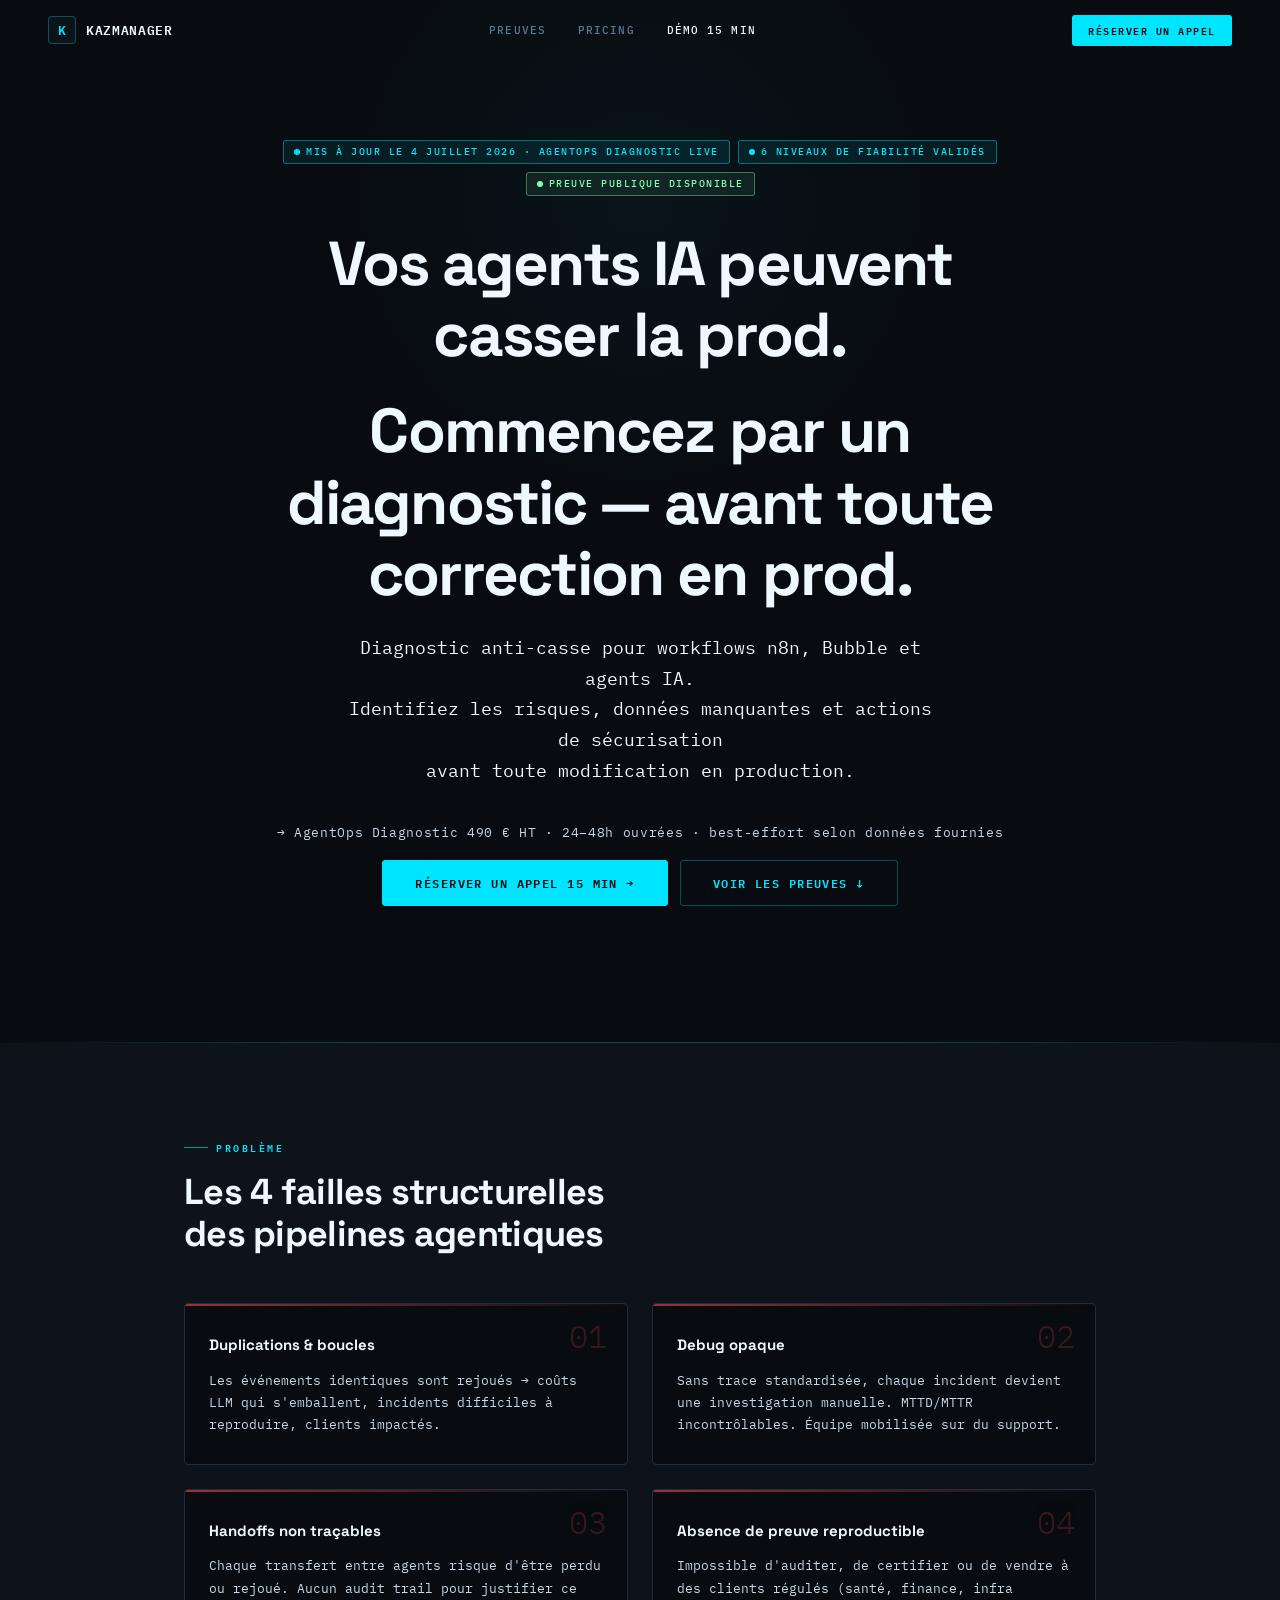
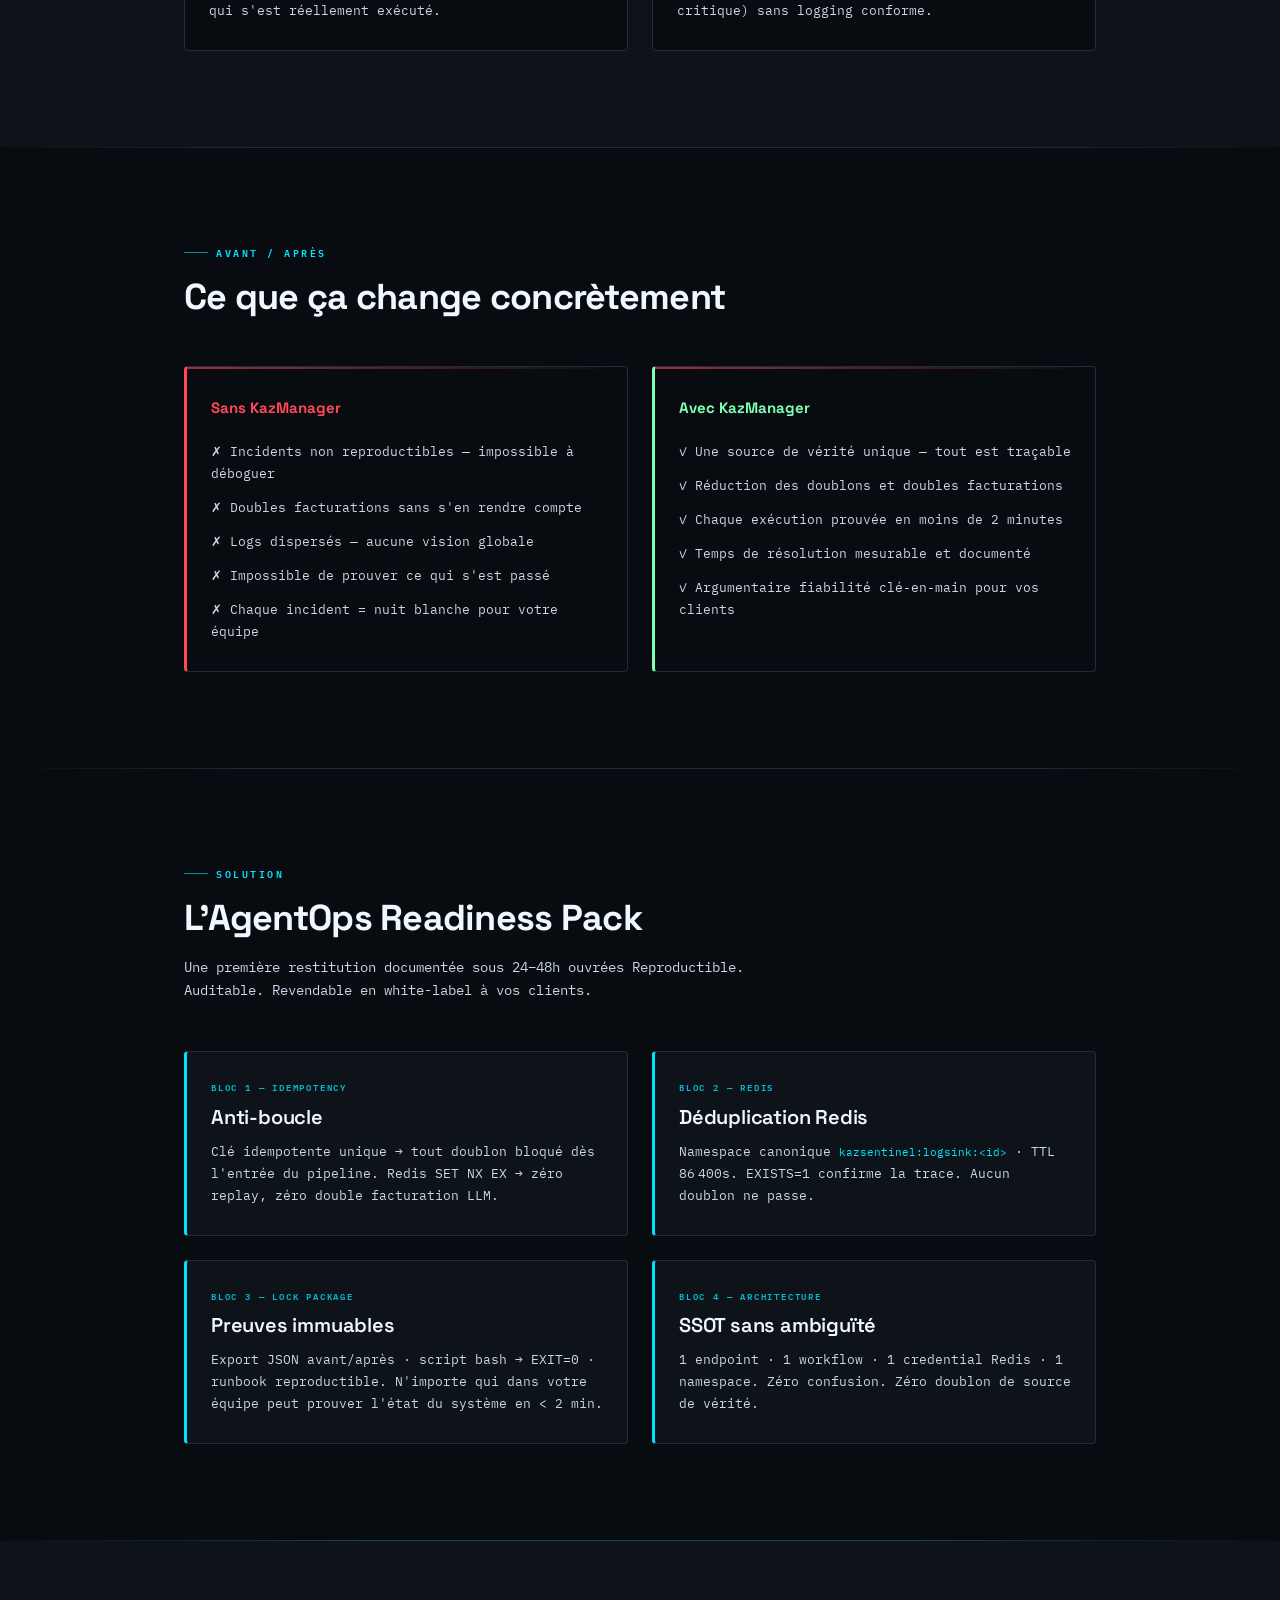
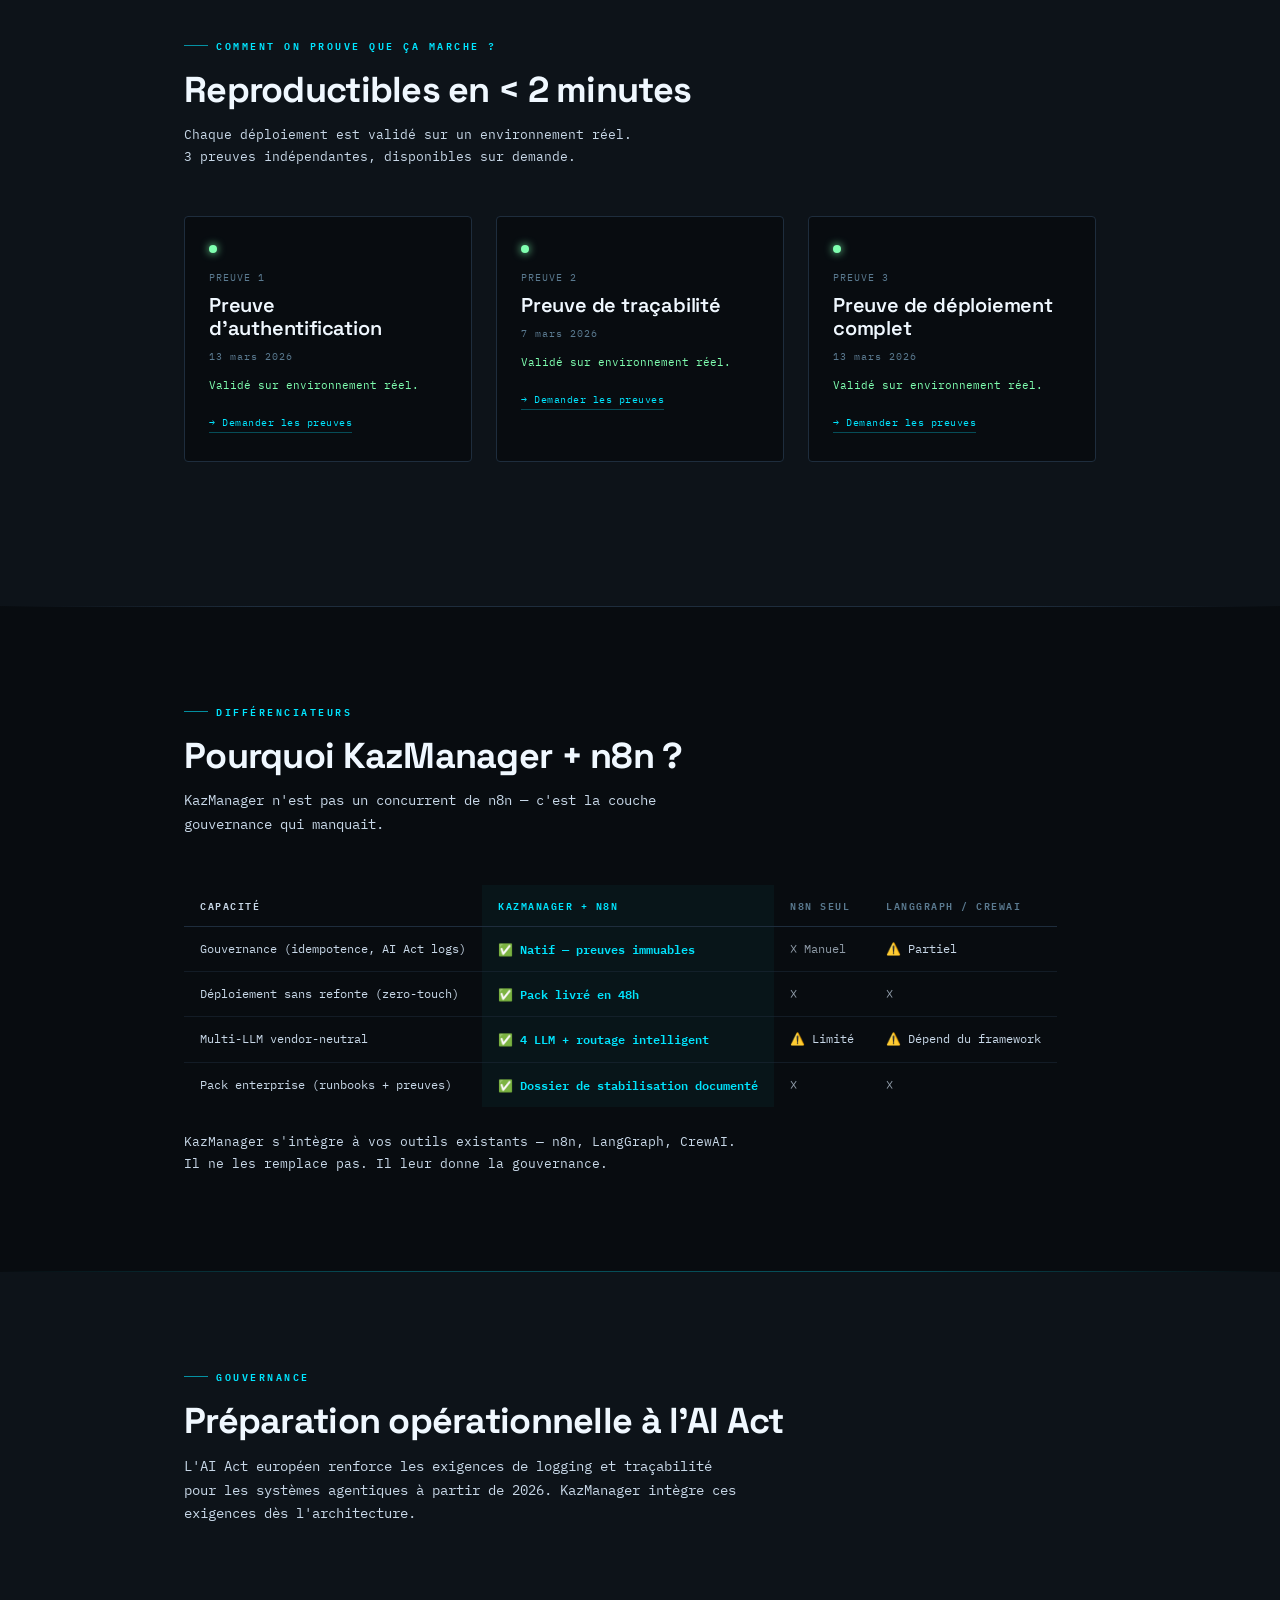
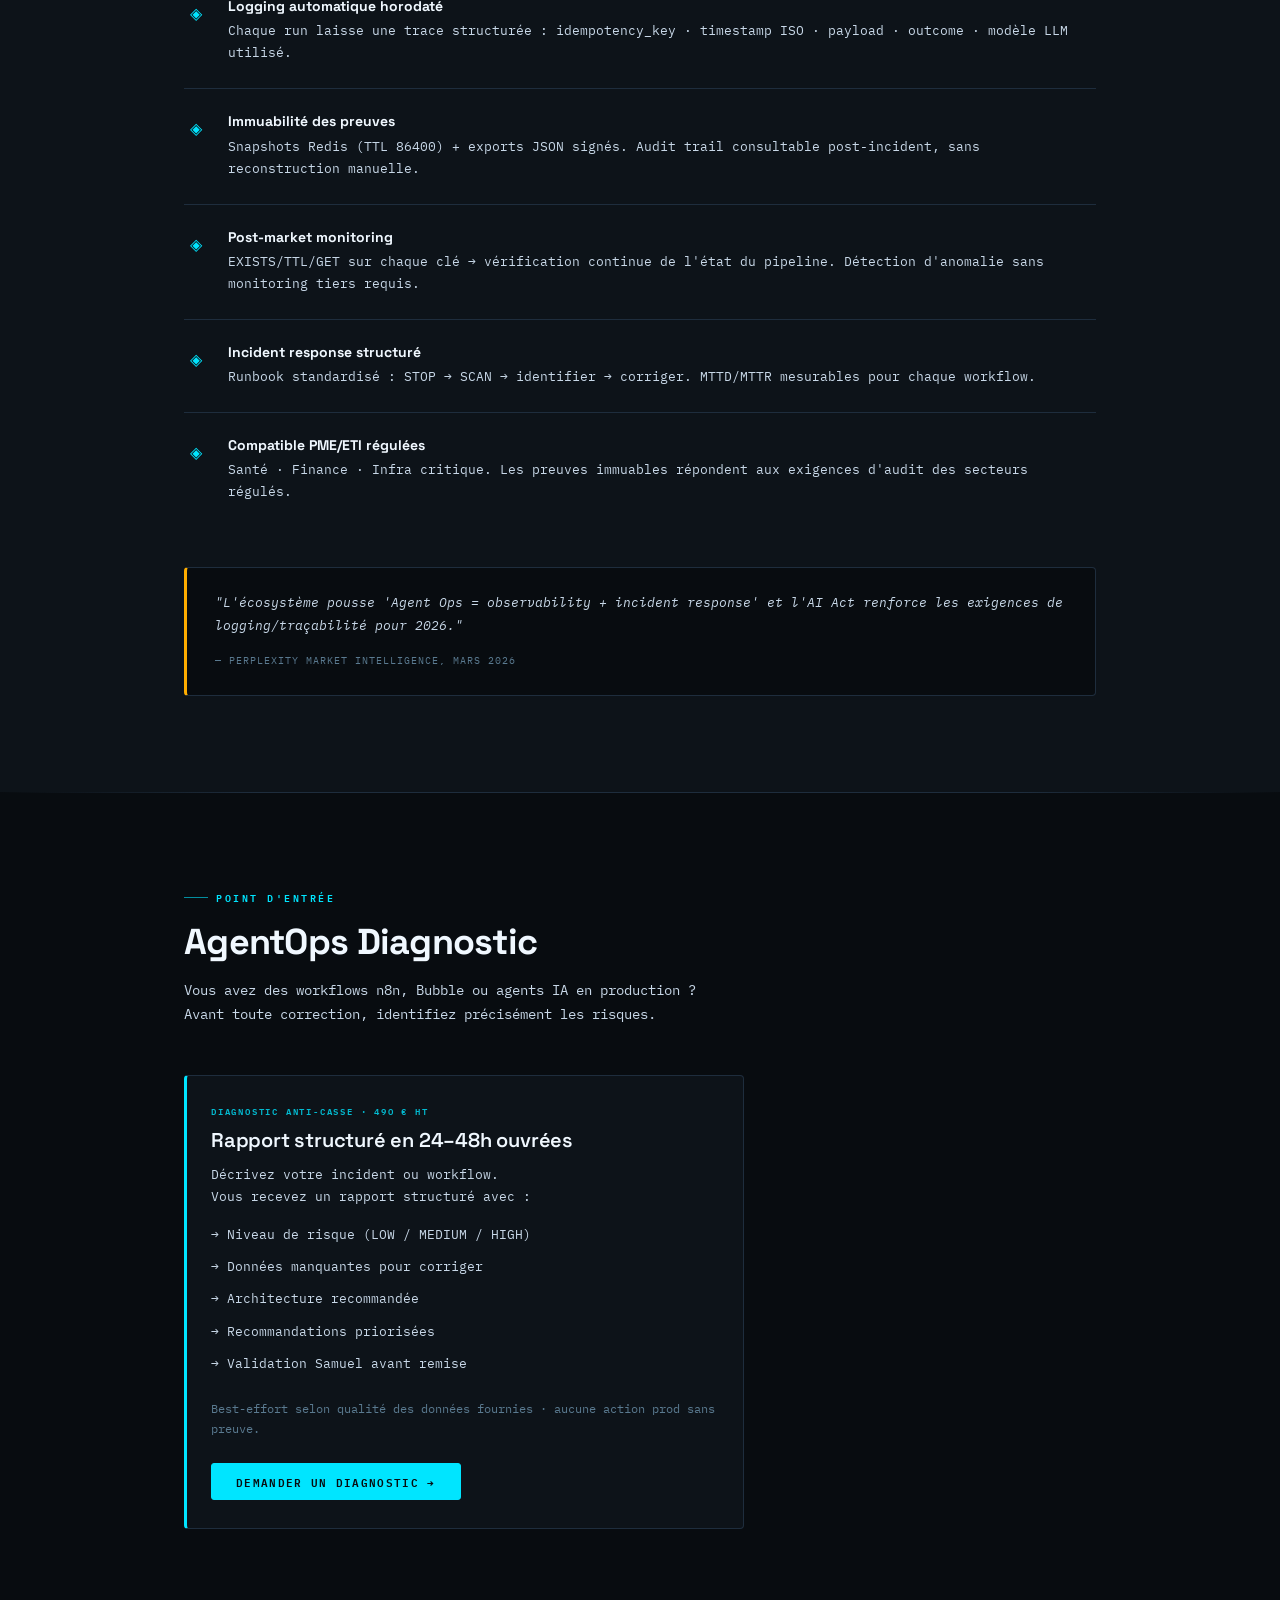
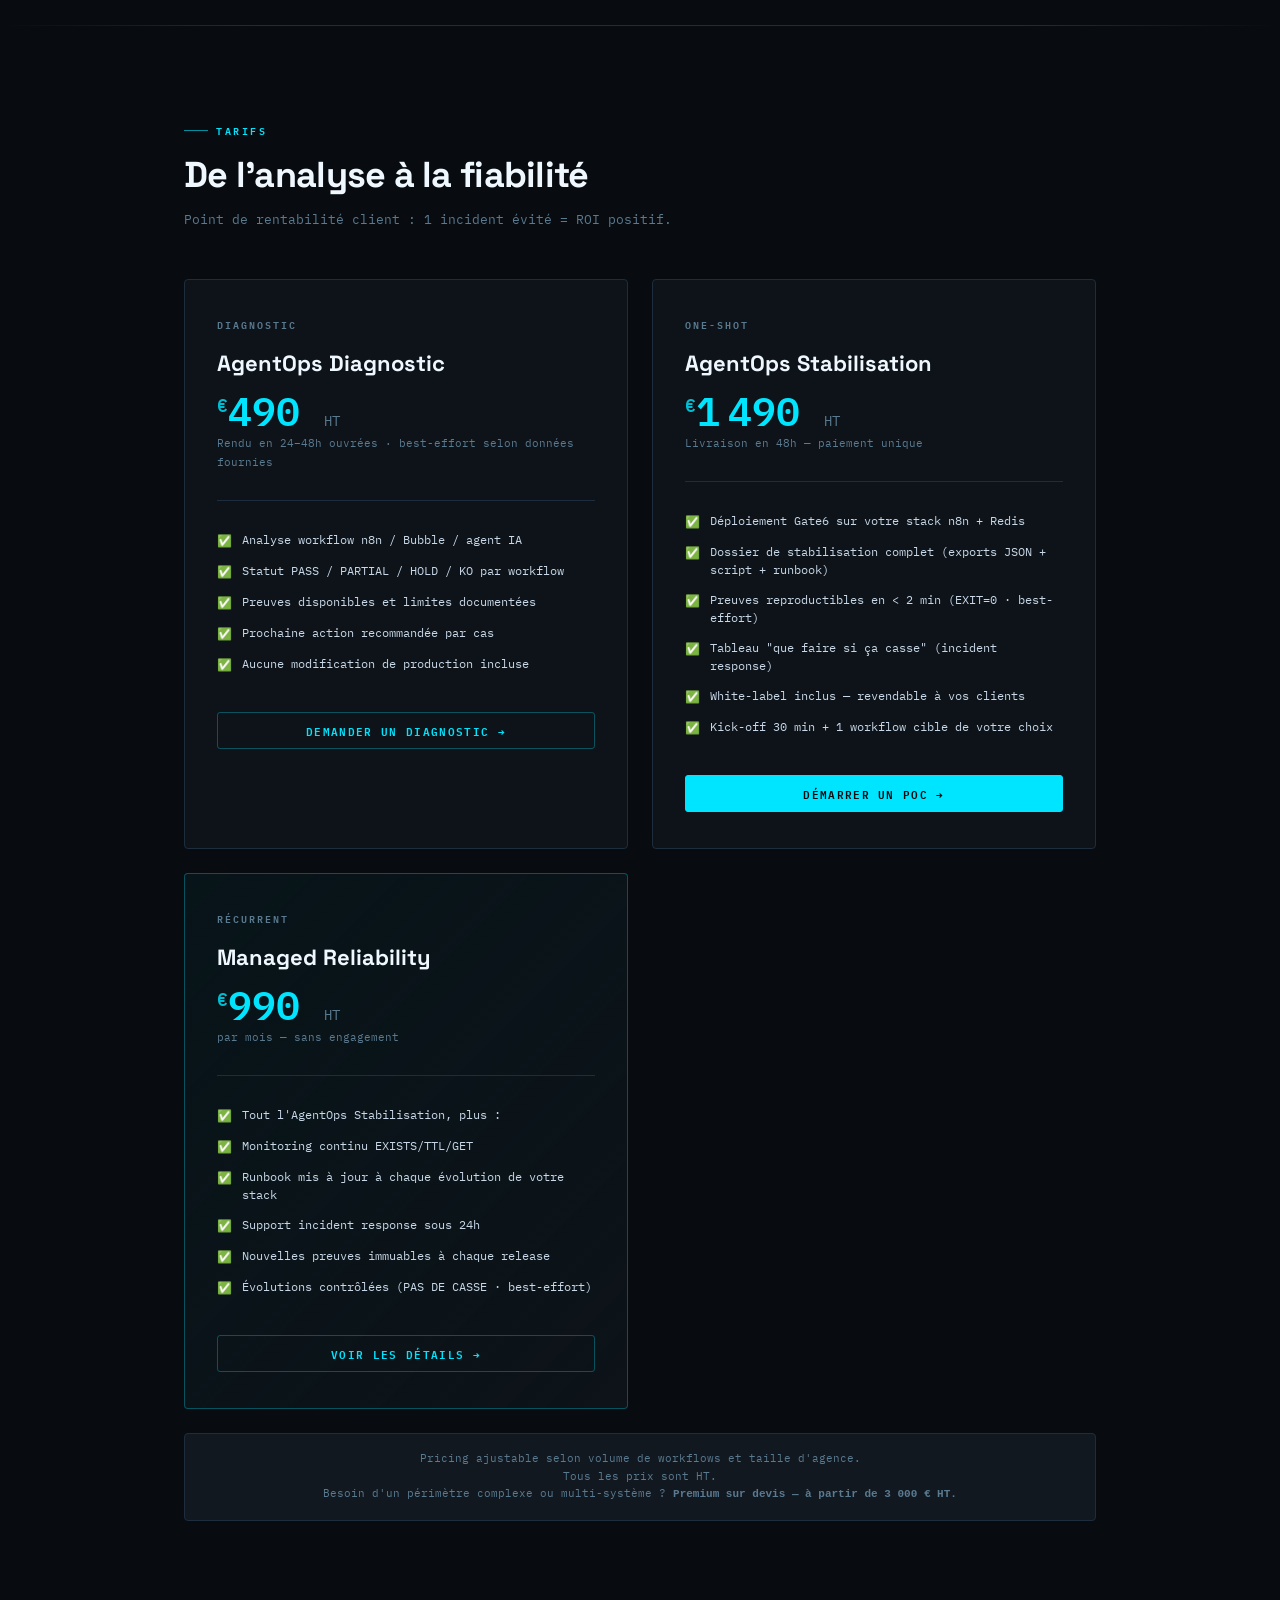
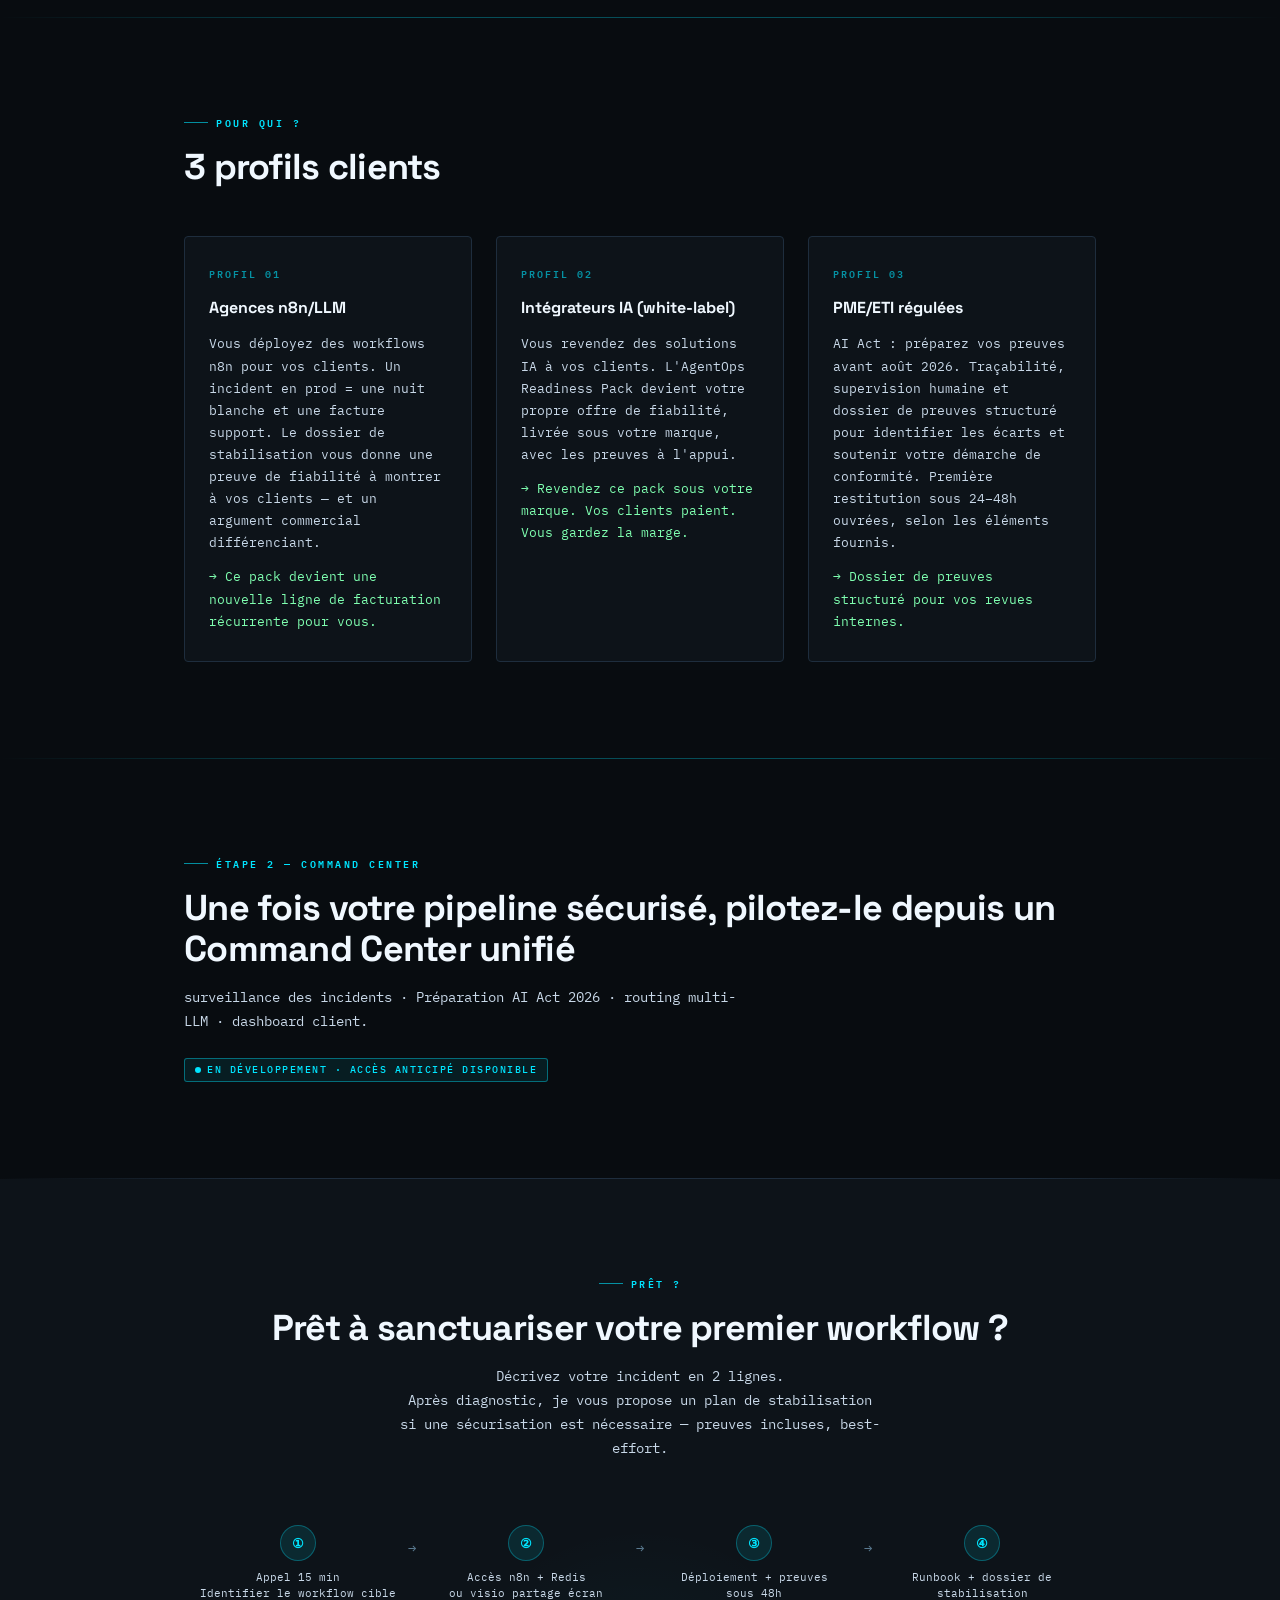
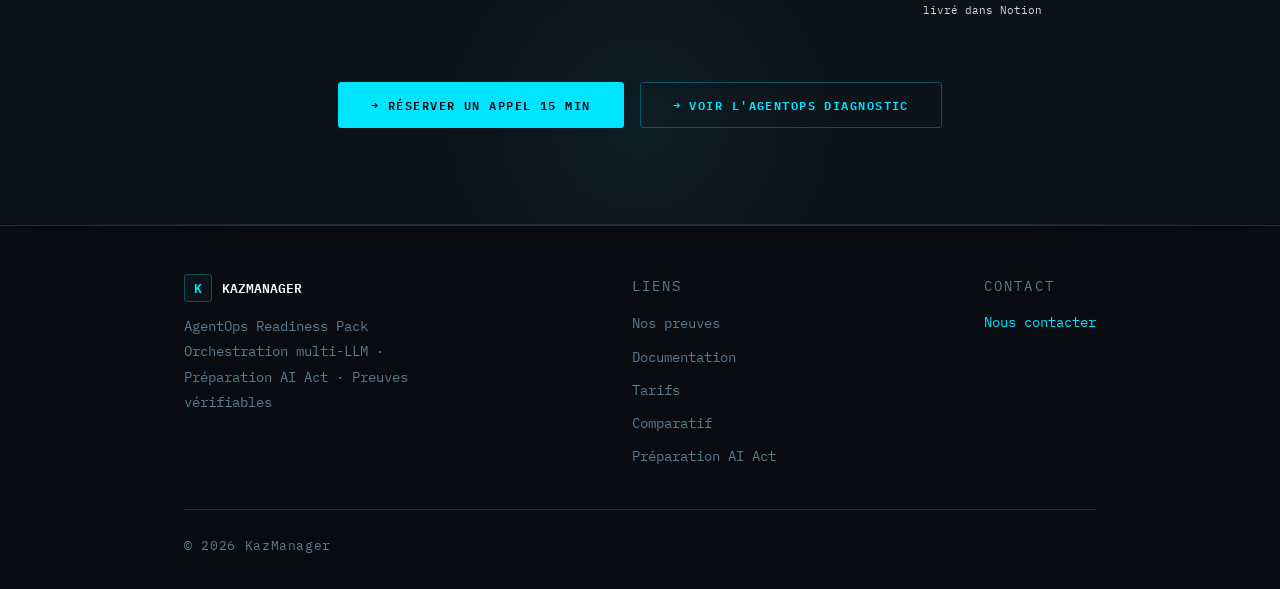
==== commit 93697ef3: "fix(landing): replace AI Act claims with preparation framing - Title, meta, keywords: "AI Act Ready"" ====
--- a/index.html
+++ b/index.html
@@ -5,9 +5,9 @@
   <meta name="viewport" content="width=device-width, initial-scale=1.0">
 
   <!-- SEO -->
-  <title>KazManager — AgentOps Readiness Pack · n8n · LLM · AI Act Ready</title>
-  <meta name="description" content="Déployez la fiabilité sur vos workflows n8n/LLM en 48h. Anti-boucle, déduplication Redis, traçabilité AI Act-ready. Livré avec preuves immuables. Revendable en white-label.">
-  <meta name="keywords" content="agentops, n8n reliability, LLM orchestration, AI Act compliance, workflow observability, agent incident response">
+  <title>KazManager — AgentOps anti-casse | Préparation AI Act 2026</title>
+  <meta name="description" content="Préparez vos systèmes IA aux obligations applicables dès août 2026 : gouvernance, traçabilité, supervision humaine et dossier de preuves structuré.">
+  <meta name="keywords" content="AI Act, préparation AI Act, gouvernance IA, traçabilité IA, AgentOps, n8n, automatisation anti-casse">
   <meta name="robots" content="index, follow">
   <link rel="canonical" href="https://kazmanager.ai">
 
@@ -412,7 +412,7 @@
     <div class="container">
 
       <div class="section-label animate-on-scroll">Gouvernance</div>
-      <h2 class="mb-12 animate-on-scroll stagger-1">Conformité opérationnelle — AI Act Ready</h2>
+      <h2 class="mb-12 animate-on-scroll stagger-1">Préparation opérationnelle à l'AI Act</h2>
       <p class="mb-48 animate-on-scroll stagger-2" style="max-width:560px; font-size:14px;">
         L'AI Act européen renforce les exigences de logging et traçabilité
         pour les systèmes agentiques à partir de 2026.
@@ -697,12 +697,11 @@
           <div class="icp-number">Profil 03</div>
           <div class="icp-title">PME/ETI régulées</div>
           <p>
-            Santé, finance, infra critique.
-            Vous avez besoin d'un audit trail conforme AI Act et d'une
-            incident response documentée. On vous livre ça en 48h.
+            AI Act : préparez vos preuves avant août 2026.
+            Traçabilité, supervision humaine et dossier de preuves structuré pour identifier les écarts et soutenir votre démarche de conformité. Première restitution sous 24–48h ouvrées, selon les éléments fournis.
           </p>
           <p style="margin-top:12px; color:var(--accent-green); font-size:13px;">
-            → Audit AI Act-ready livré en 48h. Preuves disponibles pour vos auditeurs.
+            → Dossier de preuves structuré pour vos revues internes.
           </p>
         </div>
 
@@ -723,7 +722,7 @@
         Une fois votre pipeline sécurisé, pilotez-le depuis un Command Center unifié
       </h2>
       <p class="mb-24 animate-on-scroll stagger-2" style="max-width:560px; font-size:14px;">
-        surveillance des incidents · conformité AI Act · routing multi-LLM · dashboard client.
+        surveillance des incidents · Préparation AI Act 2026 · routing multi-LLM · dashboard client.
       </p>
       <div class="animate-on-scroll stagger-3">
         <span class="badge badge-locked">
@@ -820,7 +819,7 @@
           </div>
           <div class="footer-tagline">
             AgentOps Readiness Pack<br>
-            Orchestration multi-LLM · AI Act Ready · Preuves vérifiables
+            Orchestration multi-LLM · Préparation AI Act · Preuves vérifiables
           </div>
         </div>
 
@@ -831,7 +830,7 @@
             <a href="#solution" aria-label="Documentation">Documentation</a>
             <a href="#pricing" aria-label="Tarifs">Tarifs</a>
             <a href="#differentiators" aria-label="Comparatif">Comparatif</a>
-            <a href="#aiact" aria-label="AI Act compliance">AI Act compliance</a>
+            <a href="#aiact" aria-label="Préparation AI Act">Préparation AI Act</a>
           </nav>
         </div>
 
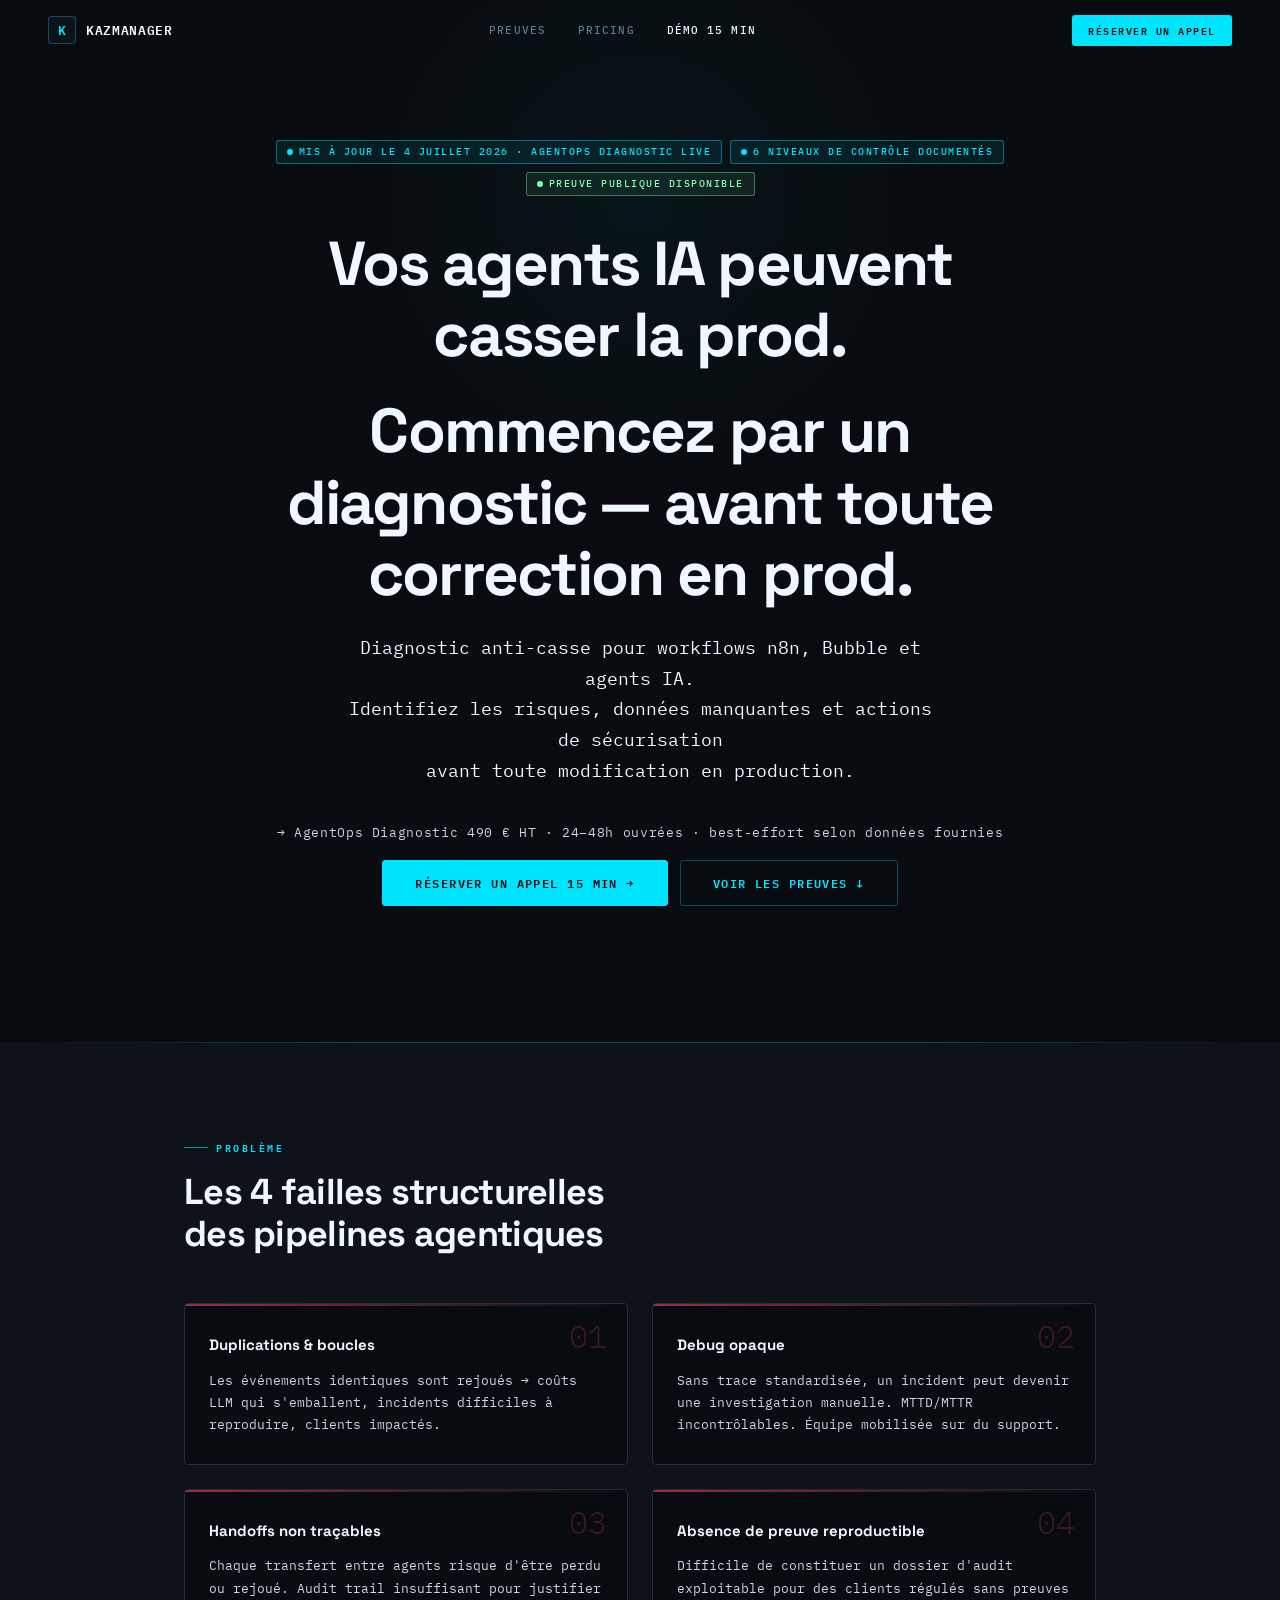
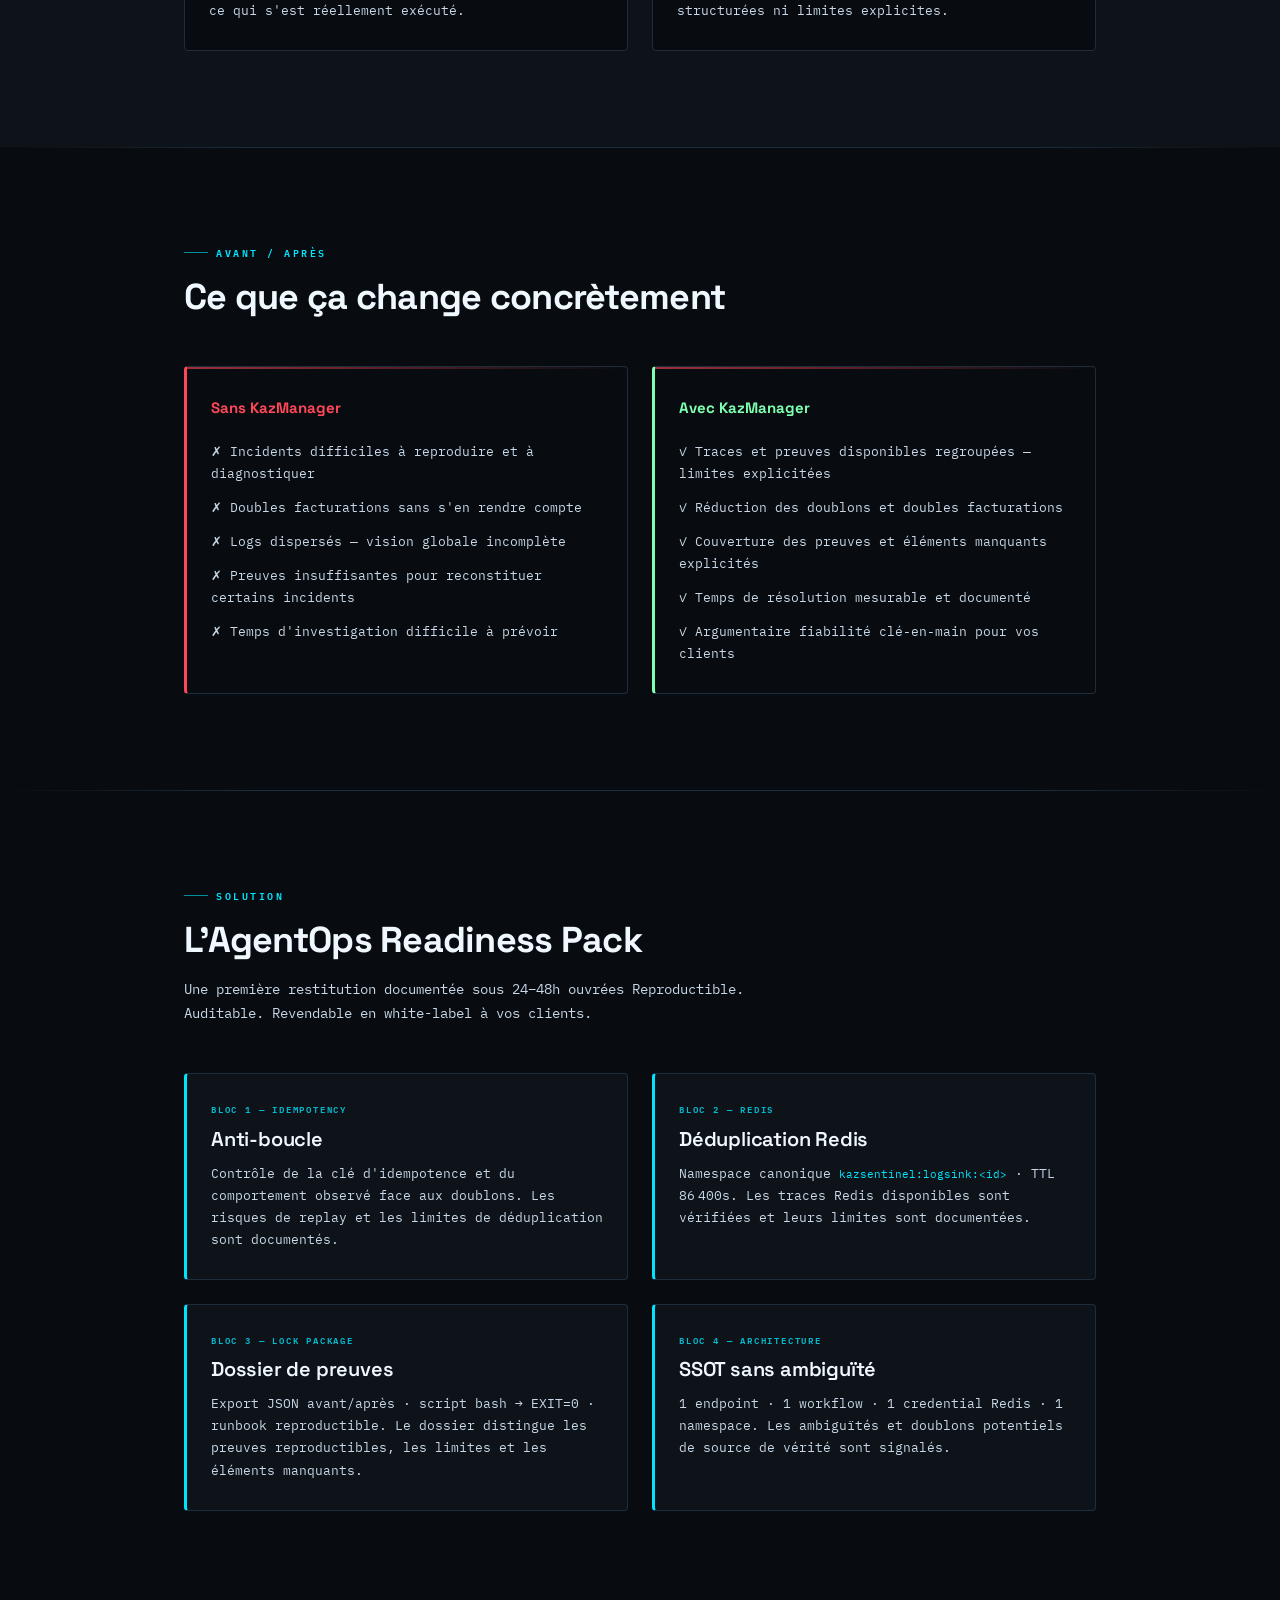
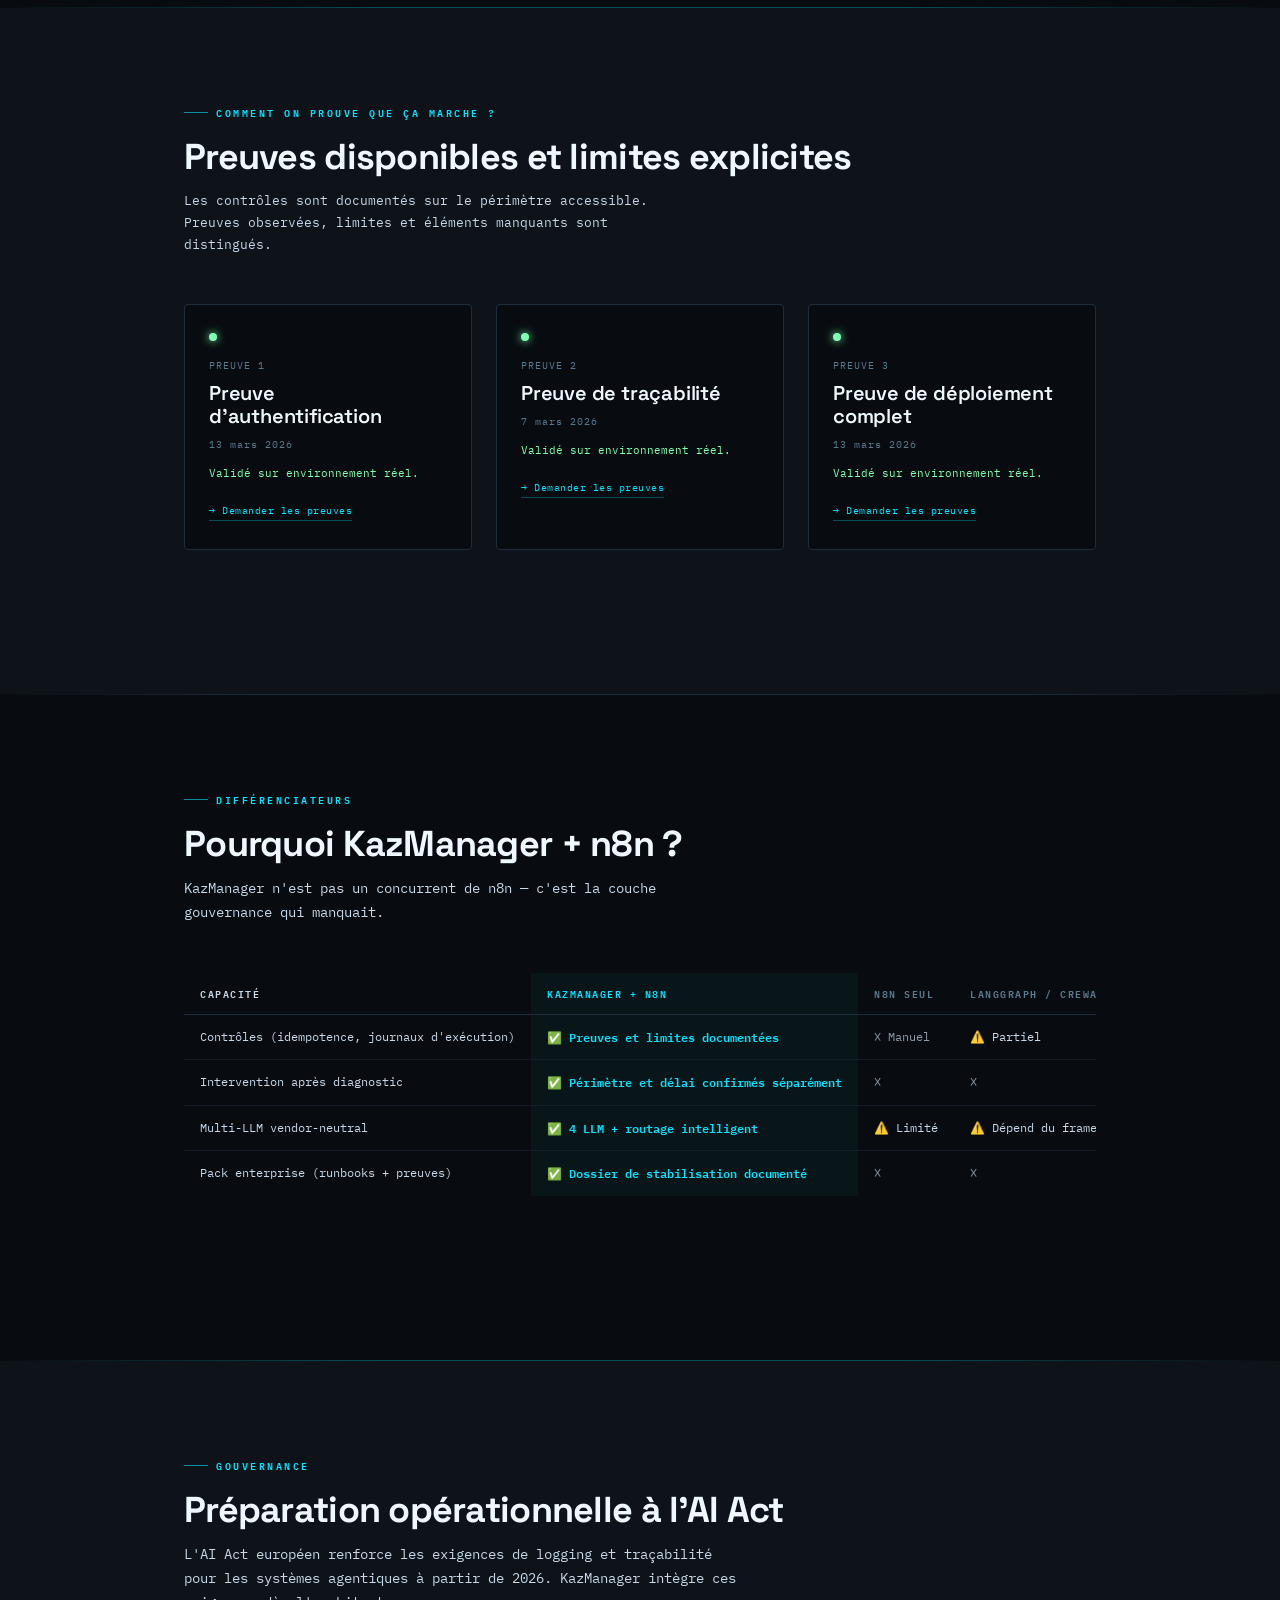
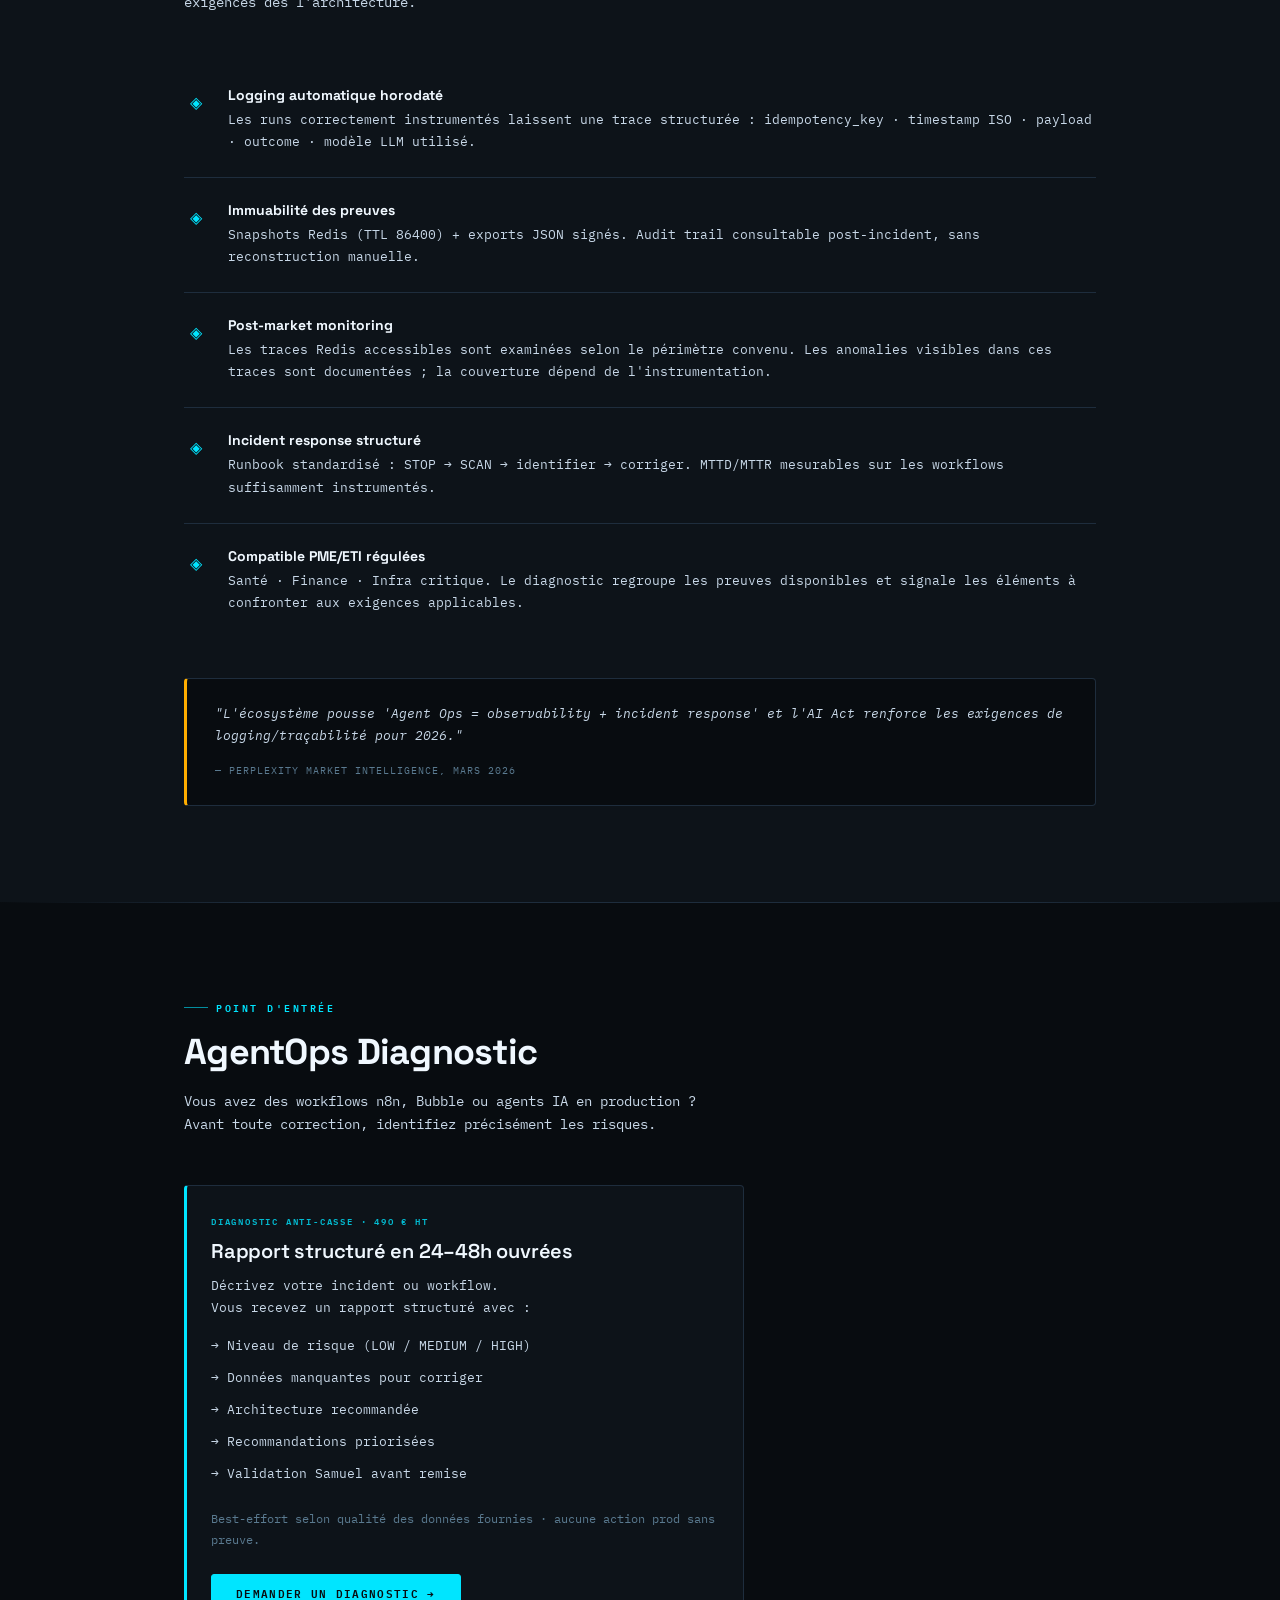
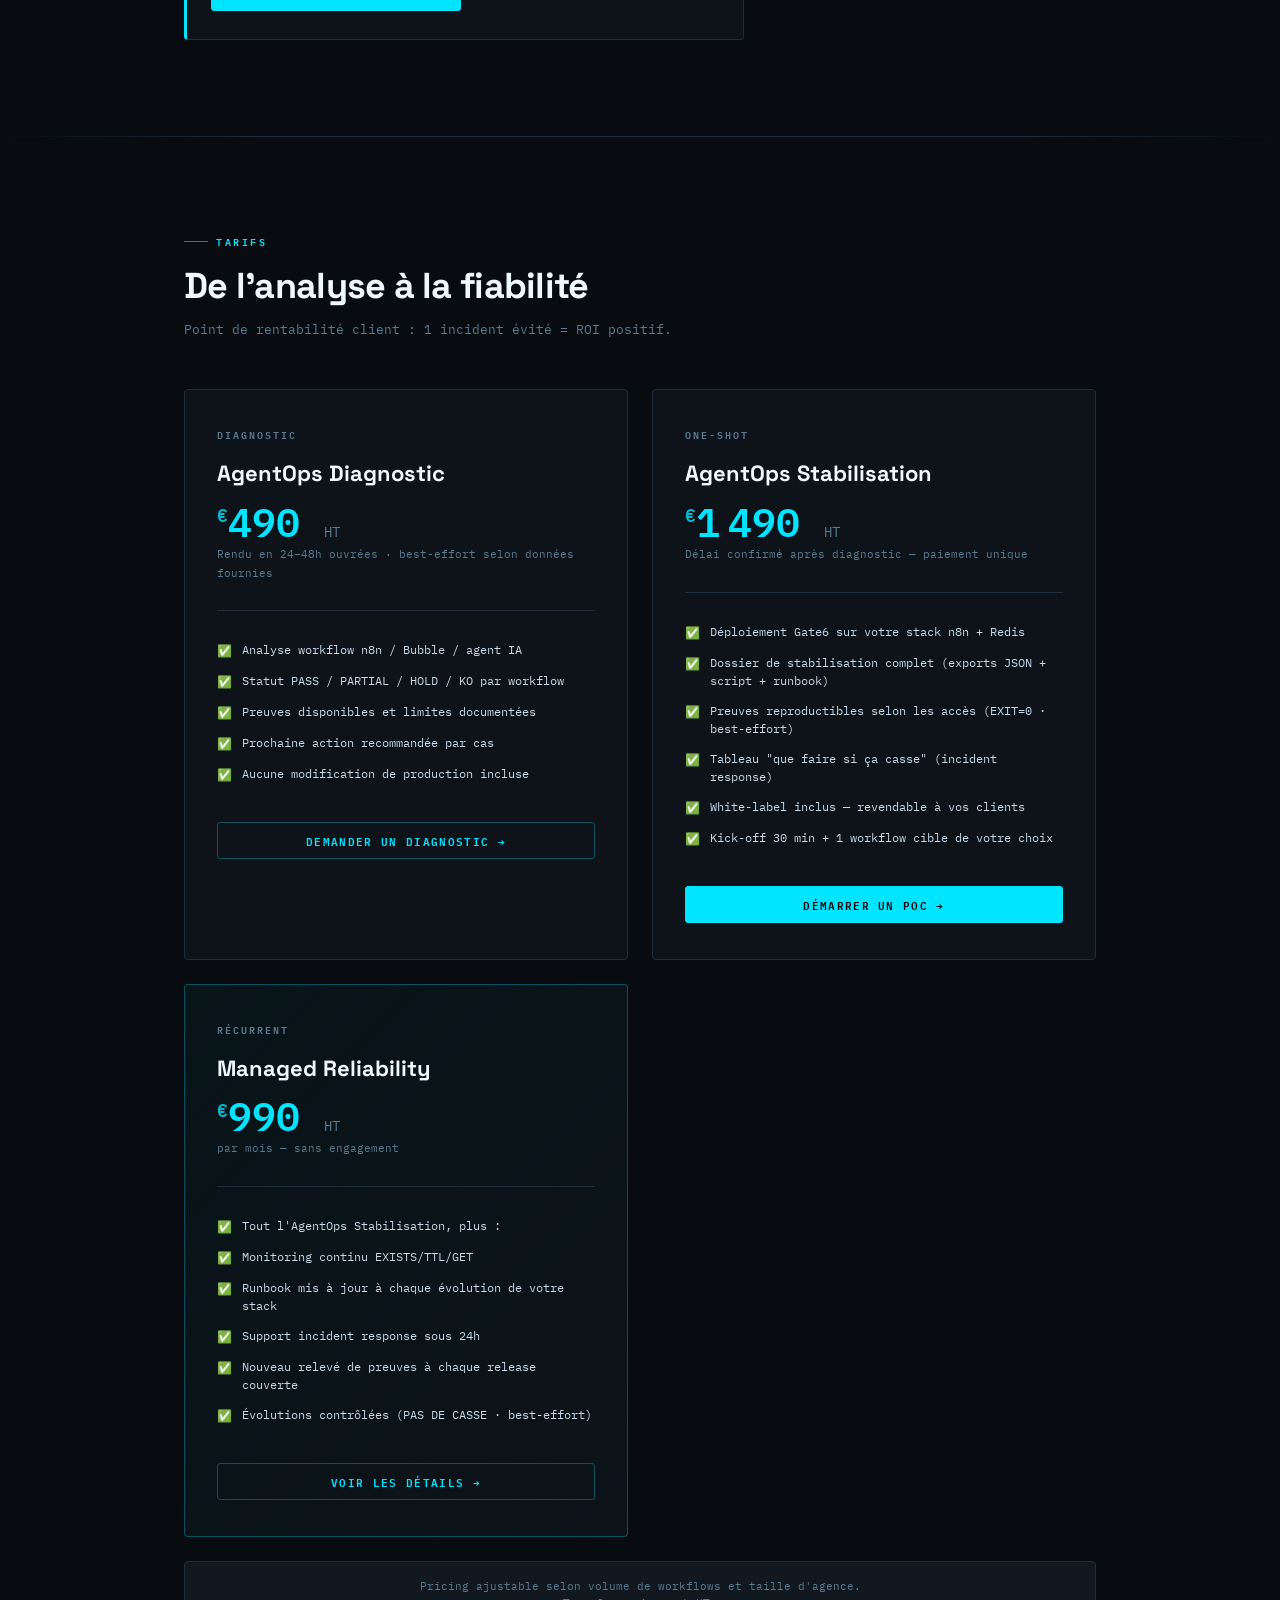
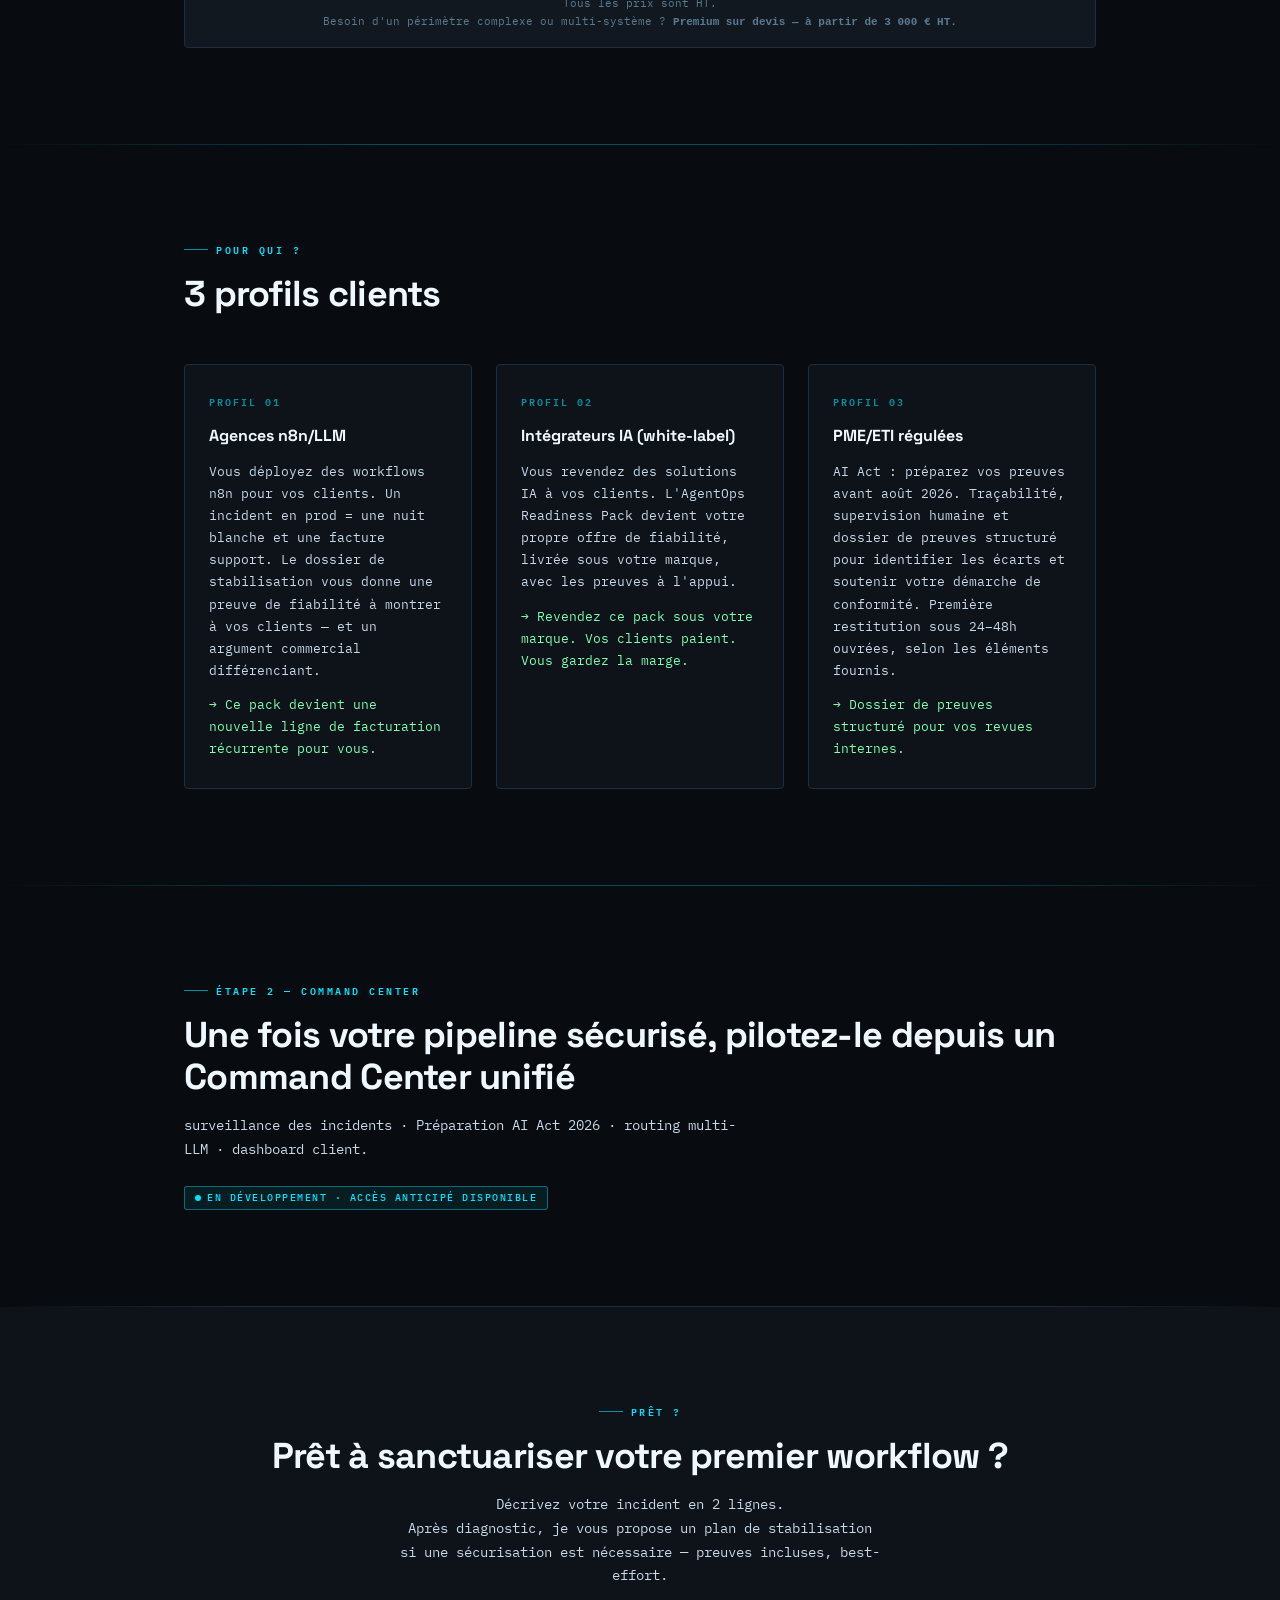
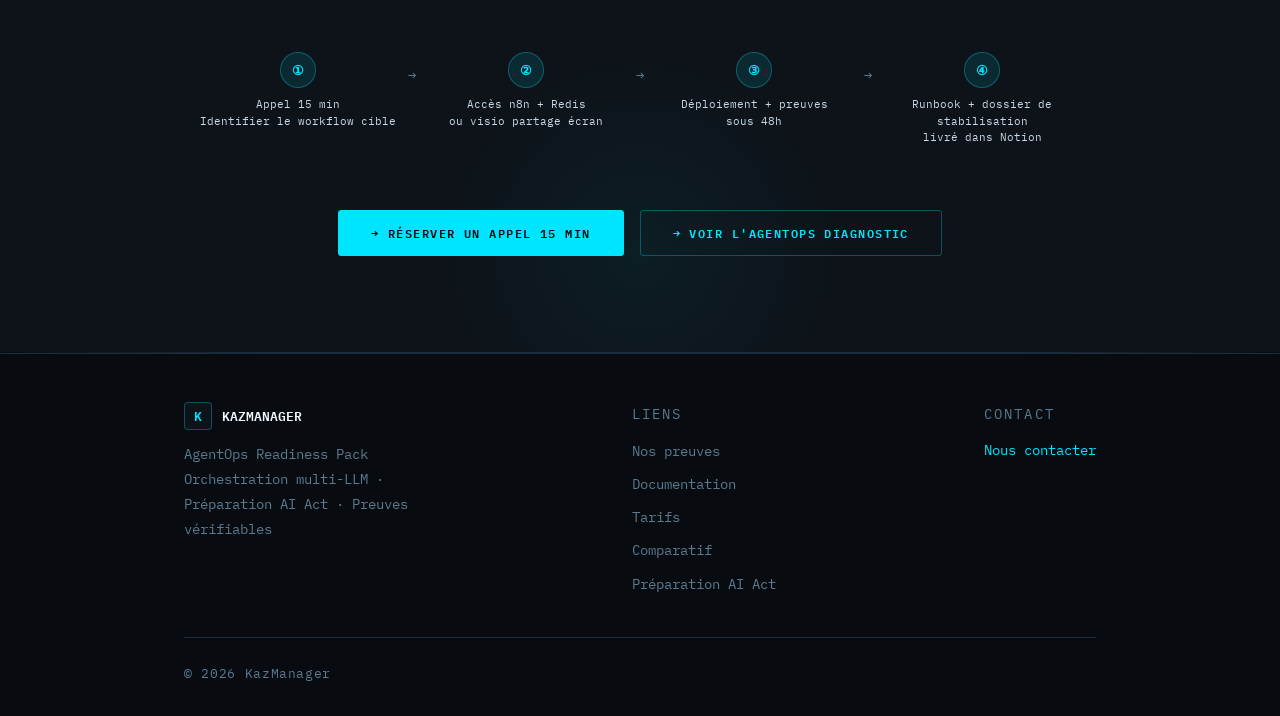
==== commit c6db9ecc: "fix(landing): apply exact SAD wording patch" ====
--- a/index.html
+++ b/index.html
@@ -5,22 +5,61 @@
   <meta name="viewport" content="width=device-width, initial-scale=1.0">
 
   <!-- SEO -->
-  <title>KazManager — AgentOps anti-casse | Préparation AI Act 2026</title>
-  <meta name="description" content="Préparez vos systèmes IA aux obligations applicables dès août 2026 : gouvernance, traçabilité, supervision humaine et dossier de preuves structuré.">
+  <title>AgentOps Diagnostic anti-casse — KazManager</title>
+  <meta name="description" content="Diagnostic AgentOps pour identifier les fragilités de vos automatisations et agents IA avant incident. Audit anti-casse documenté à 490 € HT.">
   <meta name="keywords" content="AI Act, préparation AI Act, gouvernance IA, traçabilité IA, AgentOps, n8n, automatisation anti-casse">
   <meta name="robots" content="index, follow">
-  <link rel="canonical" href="https://kazmanager.ai">
+  <link rel="canonical" href="https://www.kazmanager.ai/">
 
   <!-- Open Graph -->
-  <meta property="og:title" content="KazManager — AgentOps Readiness Pack">
-  <meta property="og:description" content="AgentOps Diagnostic, Stabilisation et Managed Reliability pour fiabiliser les automatisations n8n/LLM avec une méthode anti-casse.">
+  <meta property="og:title" content="AgentOps Diagnostic anti-casse — KazManager">
+  <meta property="og:description" content="Diagnostic AgentOps pour identifier les fragilités de vos automatisations et agents IA avant incident. Audit anti-casse documenté à 490 € HT.">
   <meta property="og:type" content="website">
-  <meta property="og:url" content="https://kazmanager.ai">
+  <meta property="og:url" content="https://www.kazmanager.ai/">
 
   <!-- Twitter -->
   <meta name="twitter:card" content="summary_large_image">
   <meta name="twitter:title" content="KazManager — AgentOps Readiness Pack">
   <meta name="twitter:description" content="AgentOps Diagnostic, Stabilisation et Managed Reliability pour fiabiliser les automatisations n8n/LLM avec une méthode anti-casse.">
+
+  <!-- Favicon -->
+  <link rel="icon" href="/favicon.svg" type="image/svg+xml">
+
+  <!-- Schema.org JSON-LD -->
+  <script type="application/ld+json">
+  {
+    "@context": "https://schema.org",
+    "@type": "ProfessionalService",
+    "name": "KazManager",
+    "url": "https://www.kazmanager.ai/",
+    "description": "AgentOps anti-casse pour automatisations et agents IA.",
+    "email": "samuel@kazmanager.ai",
+    "hasOfferCatalog": {
+      "@type": "OfferCatalog",
+      "name": "Offres AgentOps KazManager",
+      "itemListElement": [
+        {
+          "@type": "Offer",
+          "itemOffered": { "@type": "Service", "name": "AgentOps Diagnostic" },
+          "price": "490",
+          "priceCurrency": "EUR"
+        },
+        {
+          "@type": "Offer",
+          "itemOffered": { "@type": "Service", "name": "Stabilisation" },
+          "price": "1490",
+          "priceCurrency": "EUR"
+        },
+        {
+          "@type": "Offer",
+          "itemOffered": { "@type": "Service", "name": "Managed Reliability" },
+          "price": "990",
+          "priceCurrency": "EUR"
+        }
+      ]
+    }
+  }
+  </script>
 
   <!-- Preconnect for performance -->
   <link rel="preconnect" href="https://fonts.googleapis.com">
@@ -80,7 +119,7 @@
         </span>
         <span class="badge badge-locked">
           <span class="badge-dot" aria-hidden="true"></span>
-          6 niveaux de fiabilité validés
+          6 niveaux de contrôle documentés
         </span>
         <span class="badge badge-proof">
           <span class="badge-dot" aria-hidden="true"></span>
@@ -155,7 +194,7 @@
           <span class="pain-number" aria-hidden="true">02</span>
           <div class="pain-title">Debug opaque</div>
           <p>
-            Sans trace standardisée, chaque incident devient une investigation
+            Sans trace standardisée, un incident peut devenir une investigation
             manuelle. MTTD/MTTR incontrôlables. Équipe mobilisée sur du support.
           </p>
         </div>
@@ -165,7 +204,7 @@
           <div class="pain-title">Handoffs non traçables</div>
           <p>
             Chaque transfert entre agents risque d'être perdu ou rejoué.
-            Aucun audit trail pour justifier ce qui s'est réellement exécuté.
+            Audit trail insuffisant pour justifier ce qui s'est réellement exécuté.
           </p>
         </div>
 
@@ -173,8 +212,8 @@
           <span class="pain-number" aria-hidden="true">04</span>
           <div class="pain-title">Absence de preuve reproductible</div>
           <p>
-            Impossible d'auditer, de certifier ou de vendre à des clients régulés
-            (santé, finance, infra critique) sans logging conforme.
+            Difficile de constituer un dossier d'audit exploitable pour des clients régulés
+            sans preuves structurées ni limites explicites.
           </p>
         </div>
 
@@ -198,20 +237,20 @@
         <div class="pain-card animate-on-scroll stagger-1" style="border-left: 3px solid var(--accent-red);">
           <div class="pain-title" style="color: var(--accent-red); margin-bottom: 20px;">Sans KazManager</div>
           <ul style="list-style: none; padding: 0; margin: 0; display: flex; flex-direction: column; gap: 12px;">
-            <li style="color: var(--text-secondary); font-size: 13px;">✗ Incidents non reproductibles — impossible à déboguer</li>
+            <li style="color: var(--text-secondary); font-size: 13px;">✗ Incidents difficiles à reproduire et à diagnostiquer</li>
             <li style="color: var(--text-secondary); font-size: 13px;">✗ Doubles facturations sans s'en rendre compte</li>
-            <li style="color: var(--text-secondary); font-size: 13px;">✗ Logs dispersés — aucune vision globale</li>
-            <li style="color: var(--text-secondary); font-size: 13px;">✗ Impossible de prouver ce qui s'est passé</li>
-            <li style="color: var(--text-secondary); font-size: 13px;">✗ Chaque incident = nuit blanche pour votre équipe</li>
+            <li style="color: var(--text-secondary); font-size: 13px;">✗ Logs dispersés — vision globale incomplète</li>
+            <li style="color: var(--text-secondary); font-size: 13px;">✗ Preuves insuffisantes pour reconstituer certains incidents</li>
+            <li style="color: var(--text-secondary); font-size: 13px;">✗ Temps d'investigation difficile à prévoir</li>
           </ul>
         </div>
 
         <div class="pain-card animate-on-scroll stagger-2" style="border-left: 3px solid var(--accent-green);">
           <div class="pain-title" style="color: var(--accent-green); margin-bottom: 20px;">Avec KazManager</div>
           <ul style="list-style: none; padding: 0; margin: 0; display: flex; flex-direction: column; gap: 12px;">
-            <li style="color: var(--text-secondary); font-size: 13px;">✓ Une source de vérité unique — tout est traçable</li>
+            <li style="color: var(--text-secondary); font-size: 13px;">✓ Traces et preuves disponibles regroupées — limites explicitées</li>
             <li style="color: var(--text-secondary); font-size: 13px;">✓ Réduction des doublons et doubles facturations</li>
-            <li style="color: var(--text-secondary); font-size: 13px;">✓ Chaque exécution prouvée en moins de 2 minutes</li>
+            <li style="color: var(--text-secondary); font-size: 13px;">✓ Couverture des preuves et éléments manquants explicités</li>
             <li style="color: var(--text-secondary); font-size: 13px;">✓ Temps de résolution mesurable et documenté</li>
             <li style="color: var(--text-secondary); font-size: 13px;">✓ Argumentaire fiabilité clé-en-main pour vos clients</li>
           </ul>
@@ -242,8 +281,8 @@
           <div class="solution-tag">Bloc 1 — Idempotency</div>
           <h3 class="mb-12">Anti-boucle</h3>
           <p>
-            Clé idempotente unique → tout doublon bloqué dès l'entrée du pipeline.
-            Redis SET NX EX → zéro replay, zéro double facturation LLM.
+            Contrôle de la clé d'idempotence et du comportement observé face aux doublons.
+            Les risques de replay et les limites de déduplication sont documentés.
           </p>
         </div>
 
@@ -252,16 +291,16 @@
           <h3 class="mb-12">Déduplication Redis</h3>
           <p>
             Namespace canonique <code style="color:var(--accent-cyan); font-size:11px;">kazsentinel:logsink:&lt;id&gt;</code> · TTL 86&thinsp;400s.
-            EXISTS=1 confirme la trace. Aucun doublon ne passe.
+            Les traces Redis disponibles sont vérifiées et leurs limites sont documentées.
           </p>
         </div>
 
         <div class="solution-card animate-on-scroll stagger-3">
           <div class="solution-tag">Bloc 3 — Lock Package</div>
-          <h3 class="mb-12">Preuves immuables</h3>
+          <h3 class="mb-12">Dossier de preuves</h3>
           <p>
             Export JSON avant/après · script bash → EXIT=0 · runbook reproductible.
-            N'importe qui dans votre équipe peut prouver l'état du système en &lt;&nbsp;2&nbsp;min.
+            Le dossier distingue les preuves reproductibles, les limites et les éléments manquants.
           </p>
         </div>
 
@@ -270,7 +309,7 @@
           <h3 class="mb-12">SSOT sans ambiguïté</h3>
           <p>
             1 endpoint · 1 workflow · 1 credential Redis · 1 namespace.
-            Zéro confusion. Zéro doublon de source de vérité.
+            Les ambiguïtés et doublons potentiels de source de vérité sont signalés.
           </p>
         </div>
 
@@ -287,10 +326,10 @@
     <div class="container">
 
       <div class="section-label animate-on-scroll">COMMENT ON PROUVE QUE ÇA MARCHE ?</div>
-      <h2 class="mb-12 animate-on-scroll stagger-1">Reproductibles en &lt; 2 minutes</h2>
+      <h2 class="mb-12 animate-on-scroll stagger-1">Preuves disponibles et limites explicites</h2>
       <p class="mb-48 animate-on-scroll stagger-2" style="max-width:480px;">
-        Chaque déploiement est validé sur un environnement réel.<br>
-        3 preuves indépendantes, disponibles sur demande.
+        Les contrôles sont documentés sur le périmètre accessible.<br>
+        Preuves observées, limites et éléments manquants sont distingués.
       </p>
 
       <div class="grid-3 mb-48">
@@ -368,14 +407,14 @@
           </thead>
           <tbody>
             <tr>
-              <td>Gouvernance (idempotence, AI Act logs)</td>
-              <td class="col-kaz check-yes">✅ Natif — preuves immuables</td>
+              <td>Contrôles (idempotence, journaux d'exécution)</td>
+              <td class="col-kaz check-yes">✅ Preuves et limites documentées</td>
               <td class="check-no">❌ Manuel</td>
               <td class="check-maybe">⚠️ Partiel</td>
             </tr>
             <tr>
-              <td>Déploiement sans refonte (zero-touch)</td>
-              <td class="col-kaz check-yes">✅ Pack livré en 48h</td>
+              <td>Intervention après diagnostic</td>
+              <td class="col-kaz check-yes">✅ Périmètre et délai confirmés séparément</td>
               <td class="check-no">❌</td>
               <td class="check-no">❌</td>
             </tr>
@@ -426,7 +465,7 @@
           <div class="aiact-content">
             <h4>Logging automatique horodaté</h4>
             <p>
-              Chaque run laisse une trace structurée :
+              Les runs correctement instrumentés laissent une trace structurée :
               idempotency_key · timestamp ISO · payload · outcome · modèle LLM utilisé.
             </p>
           </div>
@@ -448,8 +487,8 @@
           <div class="aiact-content">
             <h4>Post-market monitoring</h4>
             <p>
-              EXISTS/TTL/GET sur chaque clé → vérification continue de l'état du pipeline.
-              Détection d'anomalie sans monitoring tiers requis.
+              Les traces Redis accessibles sont examinées selon le périmètre convenu.
+              Les anomalies visibles dans ces traces sont documentées ; la couverture dépend de l'instrumentation.
             </p>
           </div>
         </div>
@@ -460,7 +499,7 @@
             <h4>Incident response structuré</h4>
             <p>
               Runbook standardisé : STOP → SCAN → identifier → corriger.
-              MTTD/MTTR mesurables pour chaque workflow.
+              MTTD/MTTR mesurables sur les workflows suffisamment instrumentés.
             </p>
           </div>
         </div>
@@ -471,7 +510,7 @@
             <h4>Compatible PME/ETI régulées</h4>
             <p>
               Santé · Finance · Infra critique.
-              Les preuves immuables répondent aux exigences d'audit des secteurs régulés.
+              Le diagnostic regroupe les preuves disponibles et signale les éléments à confronter aux exigences applicables.
             </p>
           </div>
         </div>
@@ -587,14 +626,14 @@
           <div class="pricing-label">One-shot</div>
           <div class="pricing-name">AgentOps Stabilisation</div>
           <div class="pricing-price"><sup>€</sup>1&thinsp;490 <span style="font-size:1rem;font-weight:400;color:var(--text-muted);">HT</span></div>
-          <div class="pricing-period">Livraison en 48h — paiement unique</div>
+          <div class="pricing-period">Délai confirmé après diagnostic — paiement unique</div>
 
           <div class="pricing-divider"></div>
 
           <ul class="pricing-features" role="list">
             <li>Déploiement Gate6 sur votre stack n8n + Redis</li>
             <li>Dossier de stabilisation complet (exports JSON + script + runbook)</li>
-            <li>Preuves reproductibles en &lt; 2 min (EXIT=0 · best-effort)</li>
+            <li>Preuves reproductibles selon les accès (EXIT=0 · best-effort)</li>
             <li>Tableau "que faire si ça casse" (incident response)</li>
             <li>White-label inclus — revendable à vos clients</li>
             <li>Kick-off 30 min + 1 workflow cible de votre choix</li>
@@ -626,7 +665,7 @@
             <li>Monitoring continu EXISTS/TTL/GET</li>
             <li>Runbook mis à jour à chaque évolution de votre stack</li>
             <li>Support incident response sous 24h</li>
-            <li>Nouvelles preuves immuables à chaque release</li>
+            <li>Nouveau relevé de preuves à chaque release couverte</li>
             <li>Évolutions contrôlées (PAS DE CASSE · best-effort)</li>
           </ul>
 
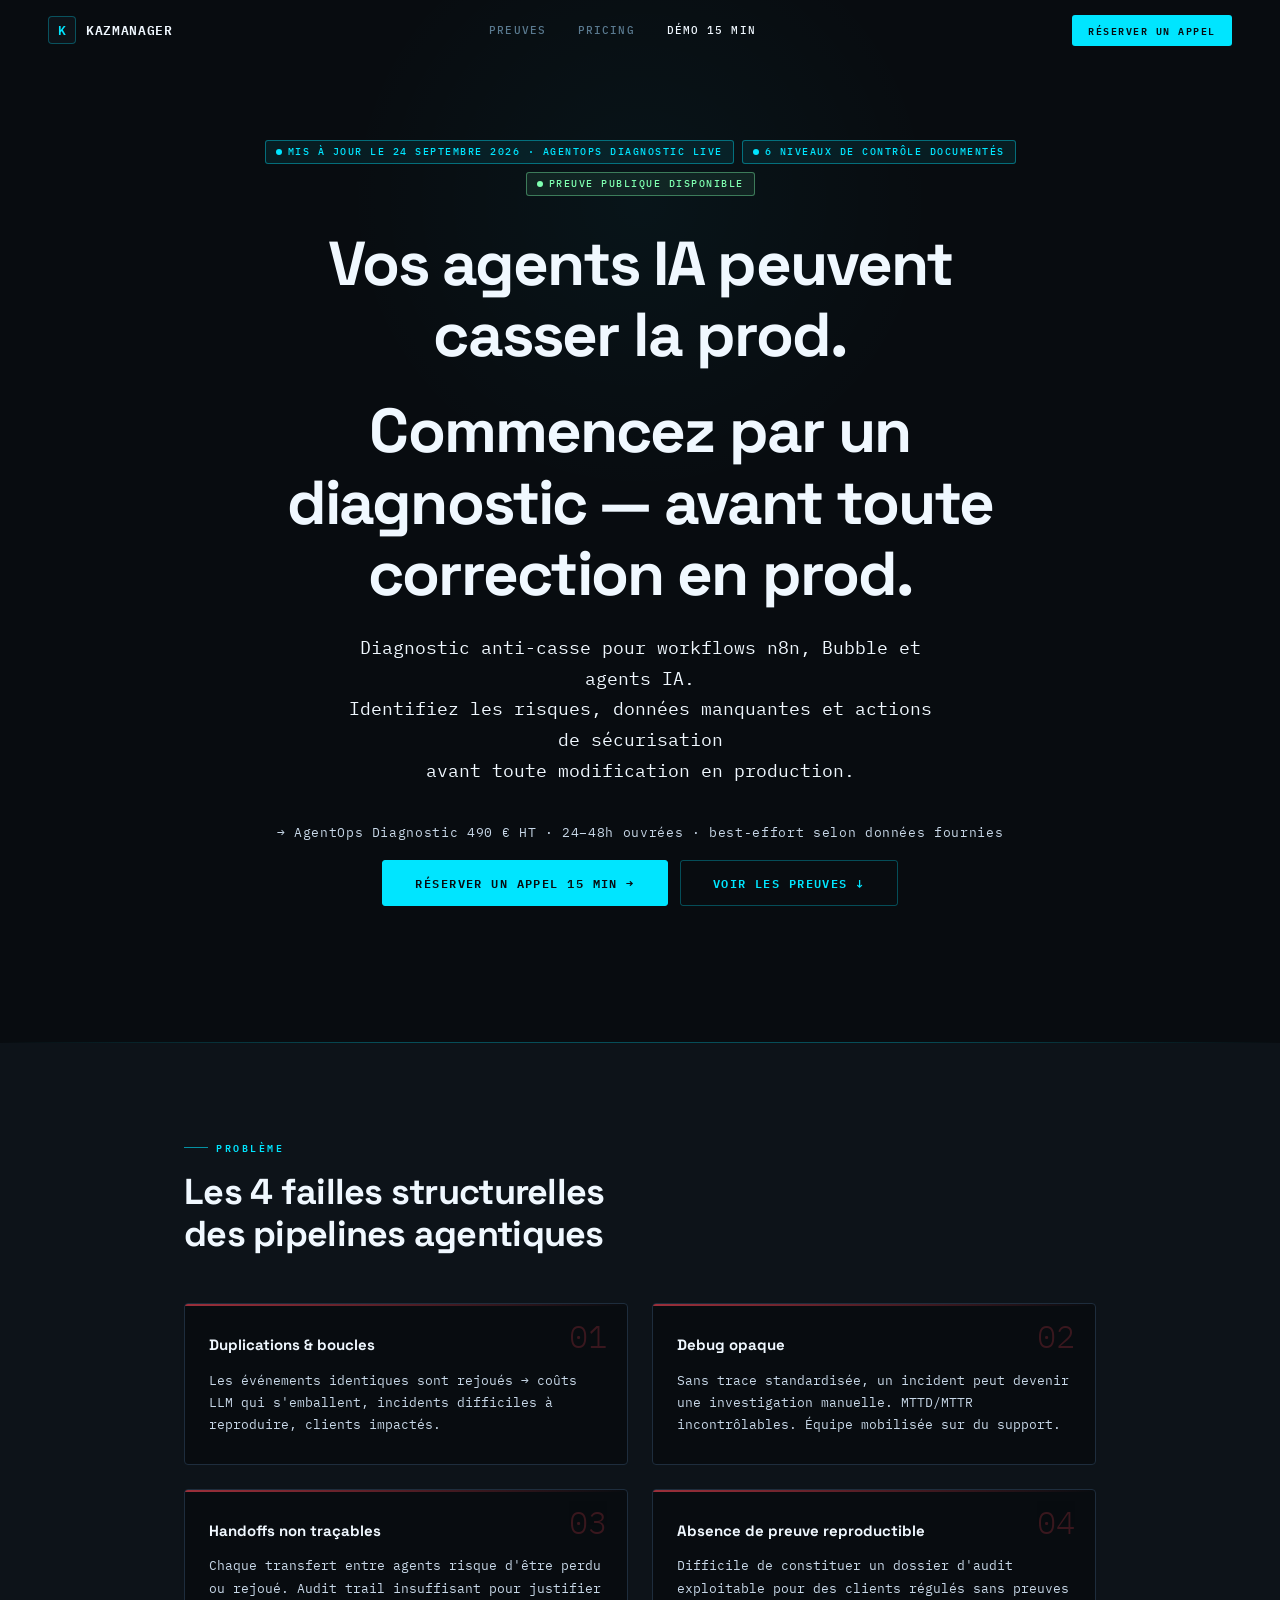
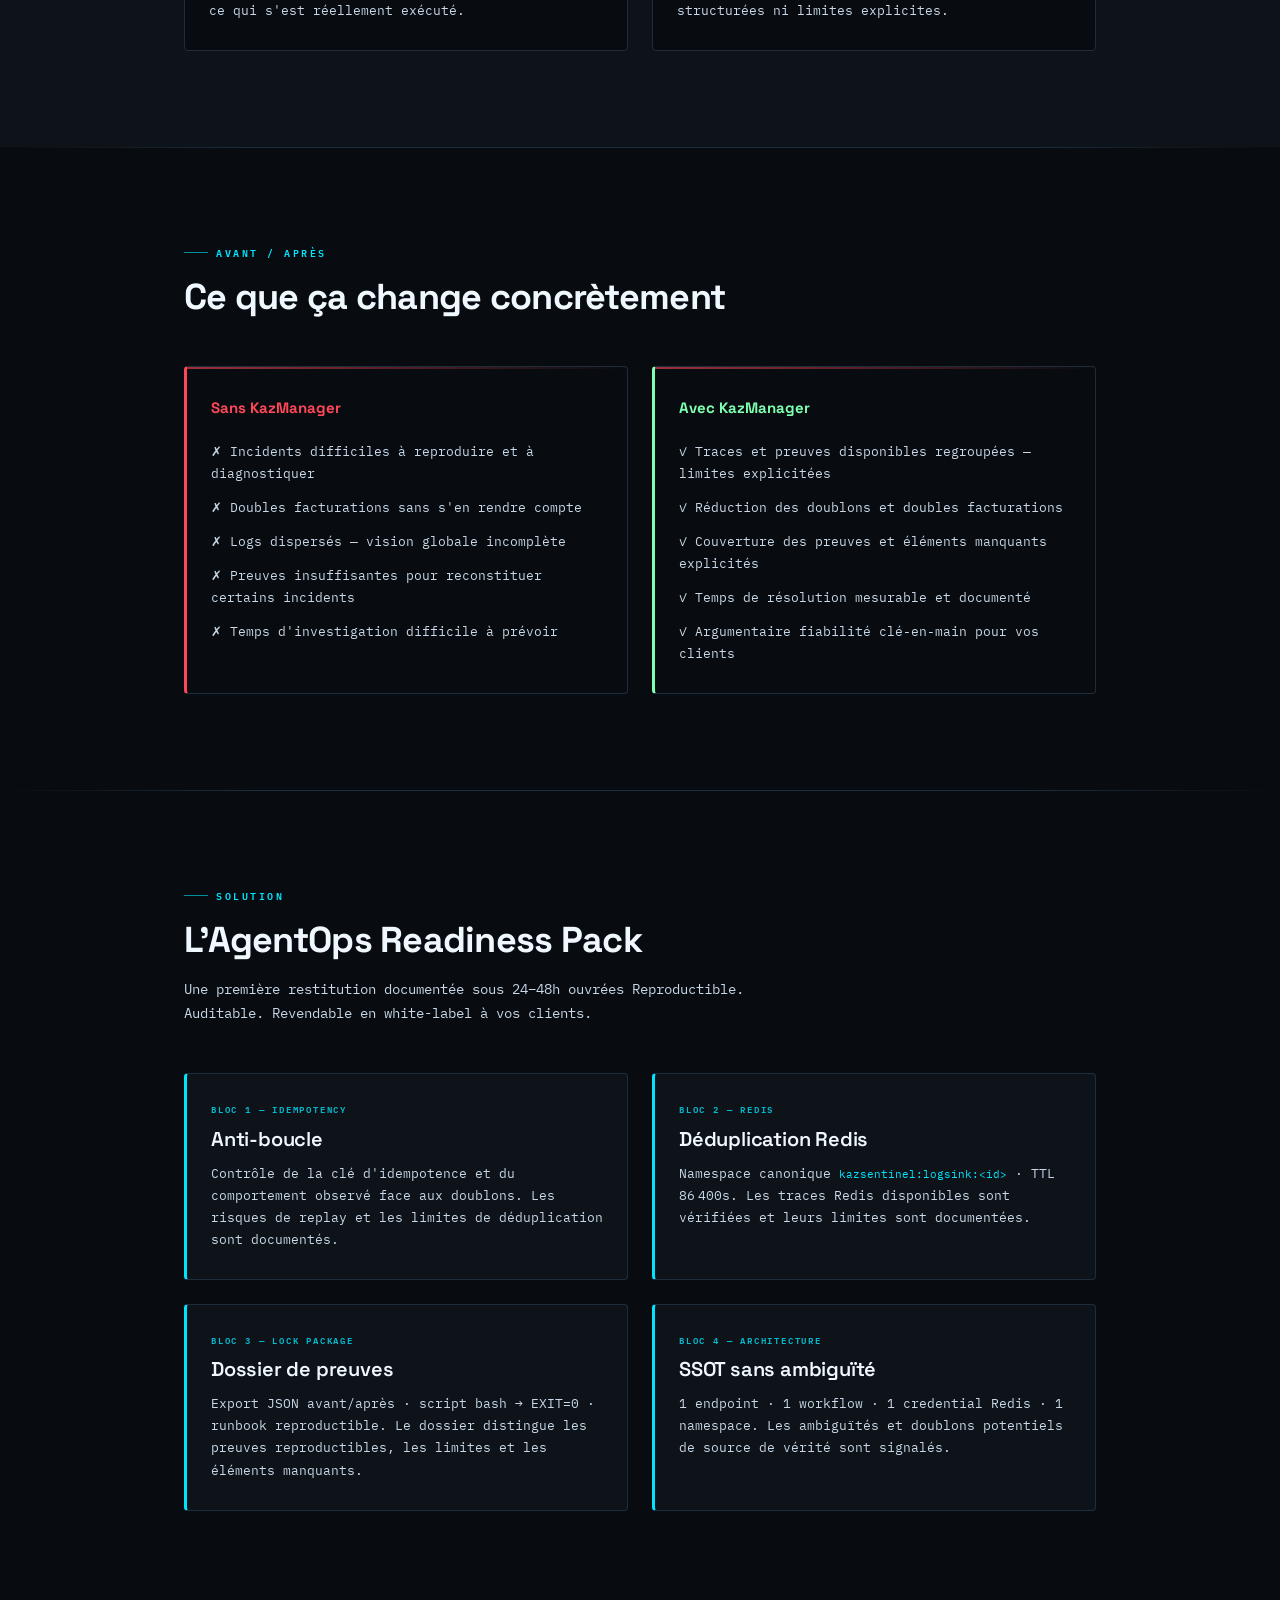
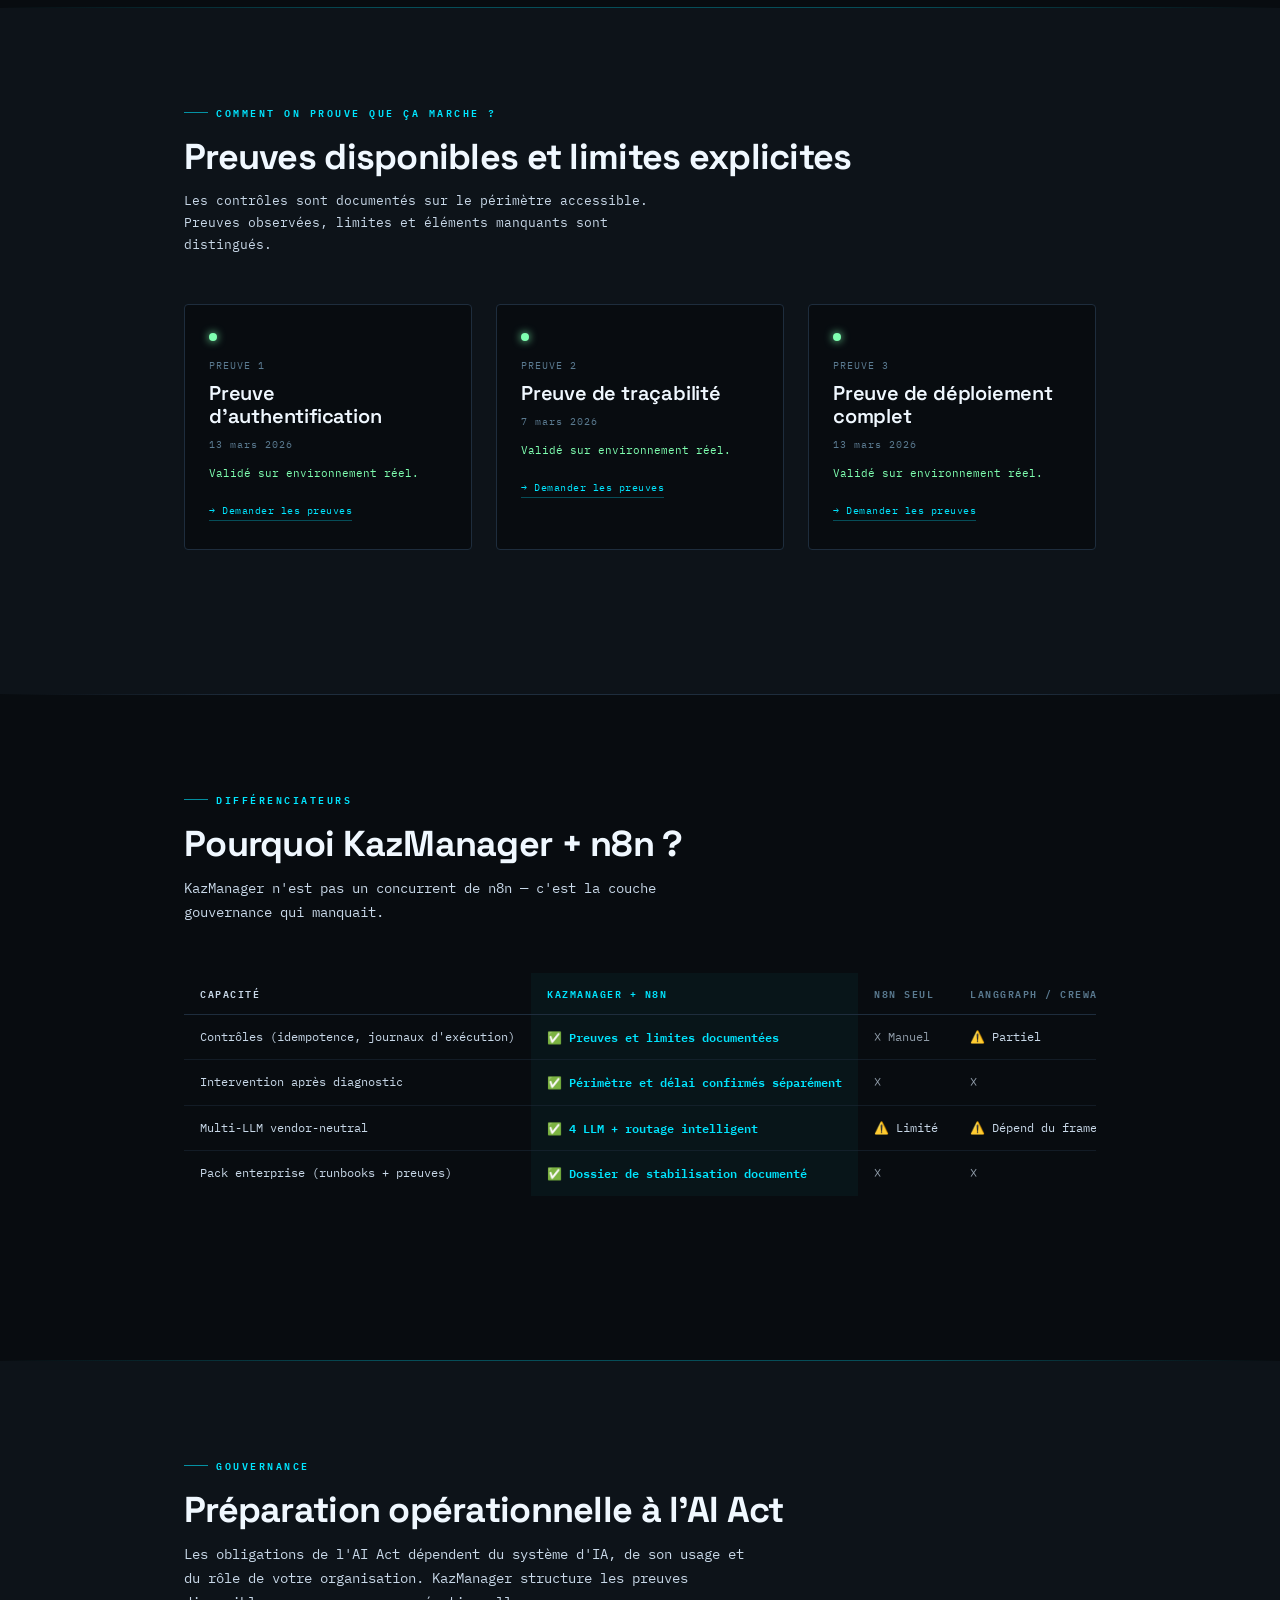
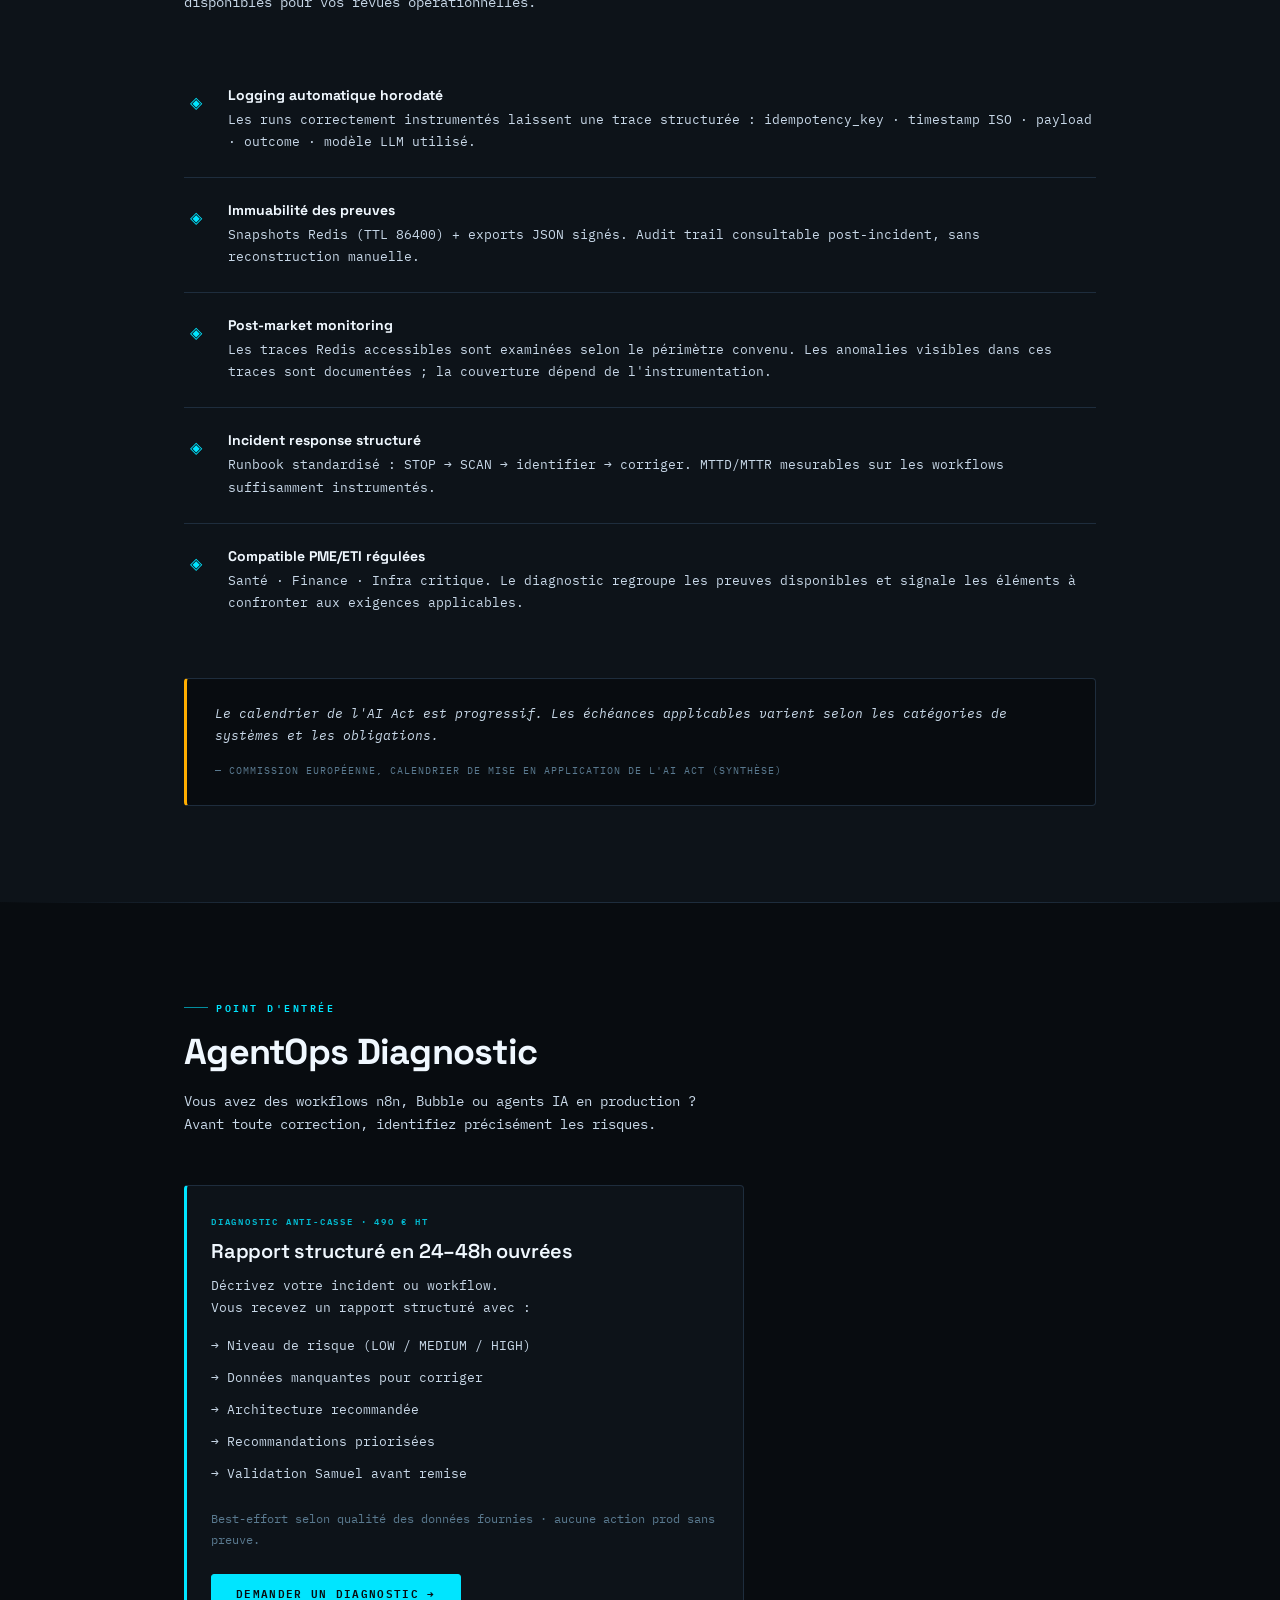
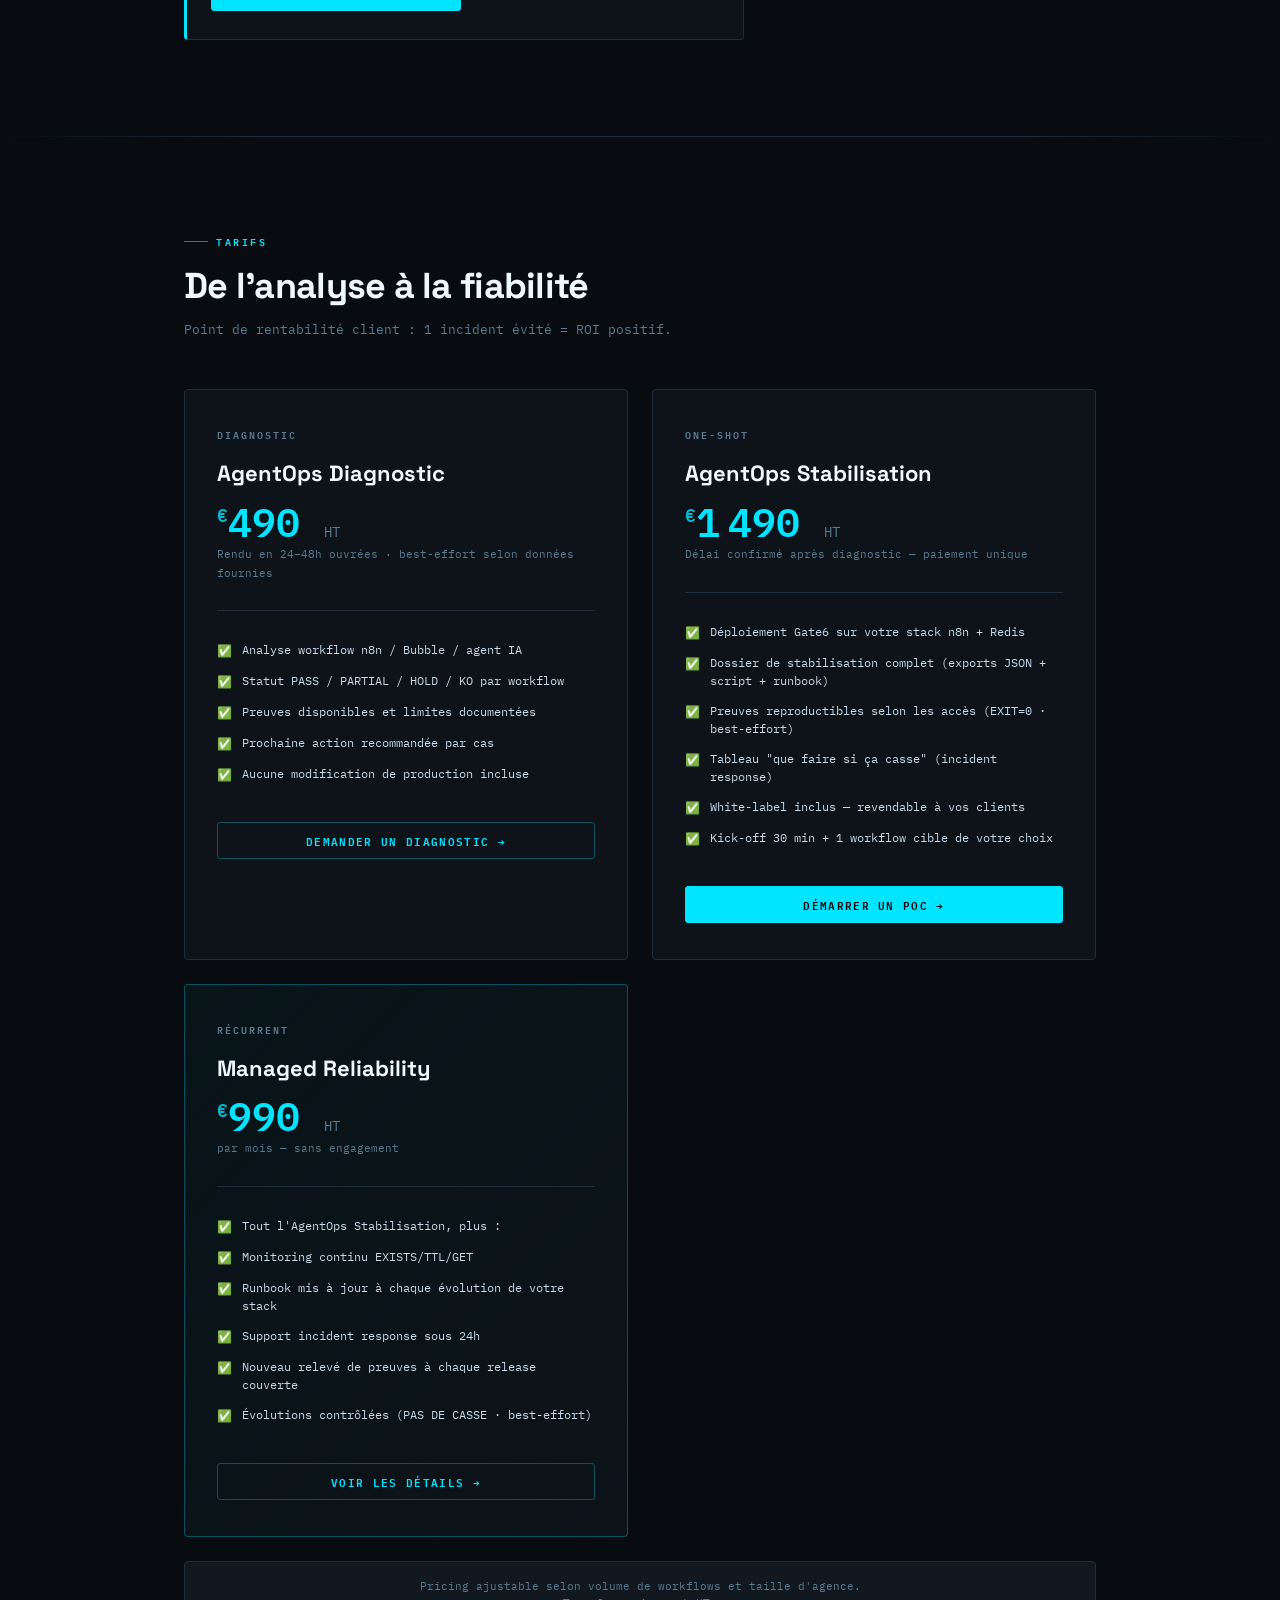
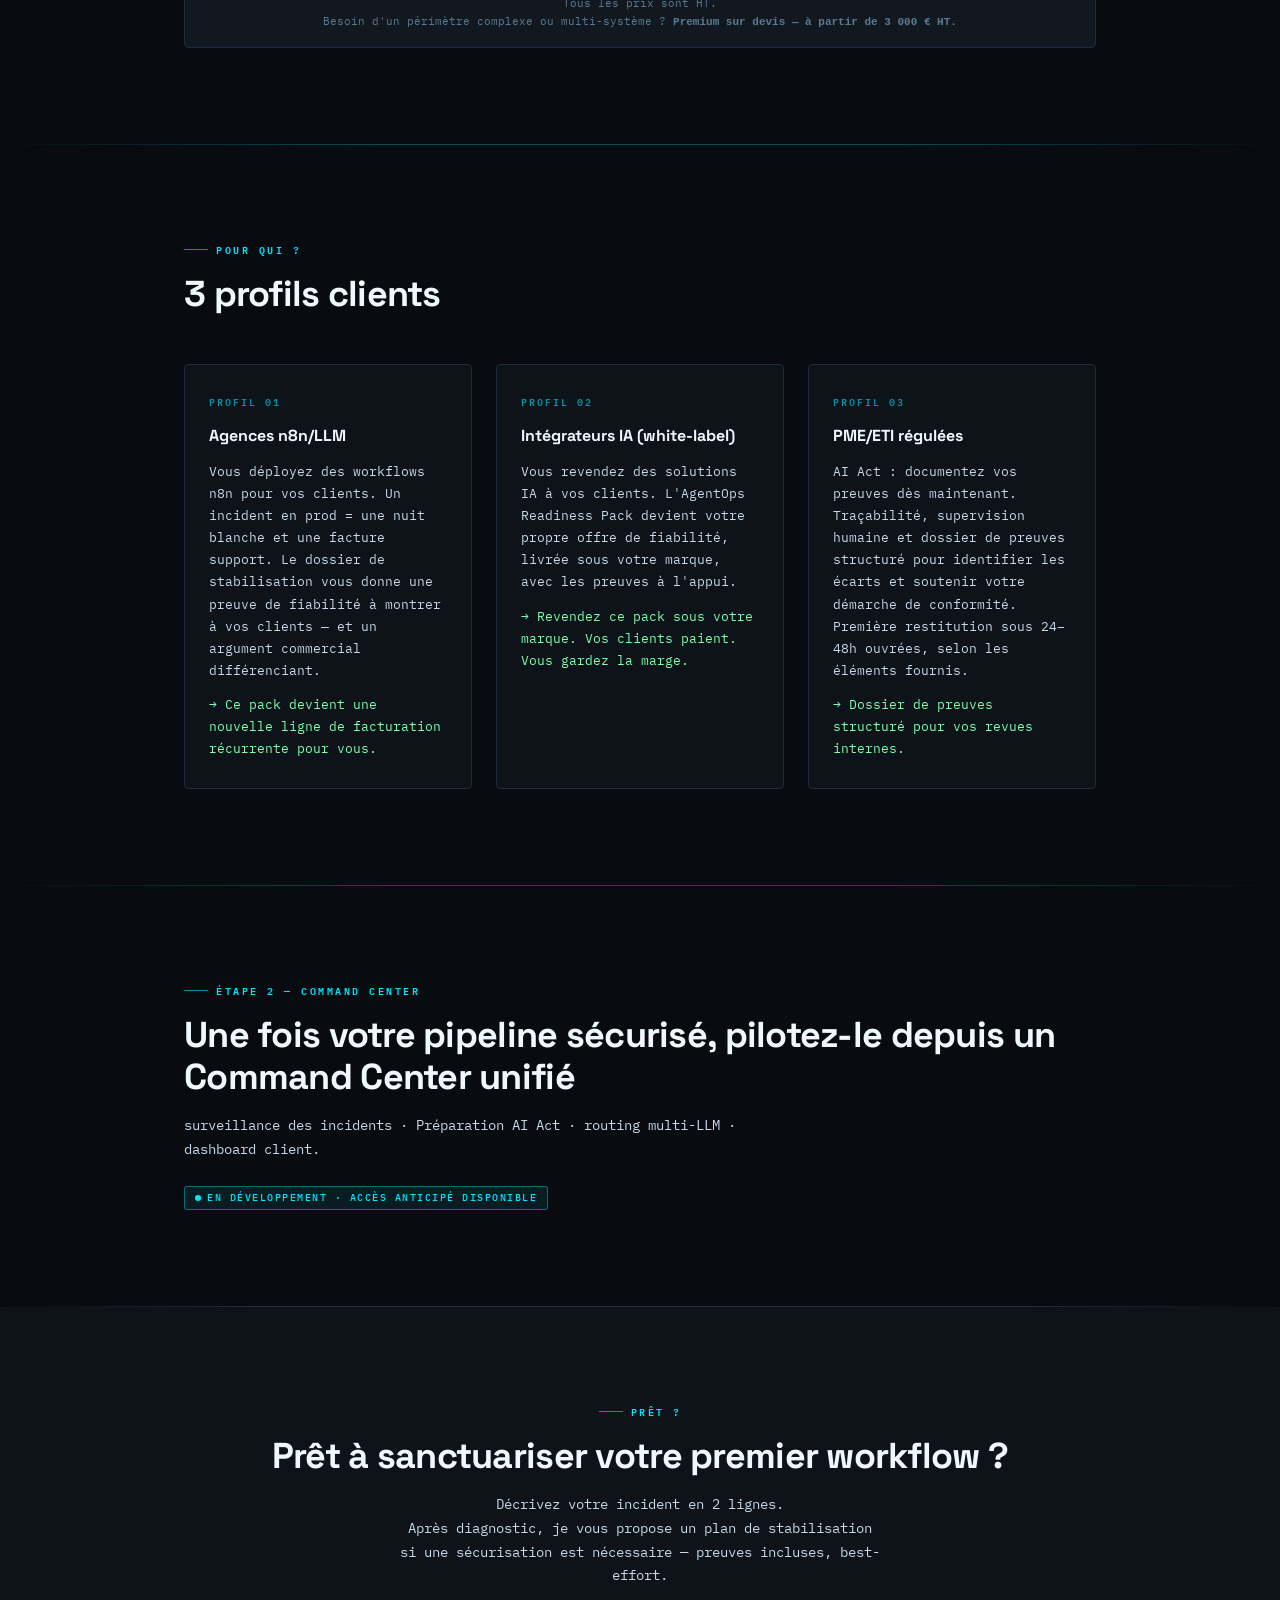
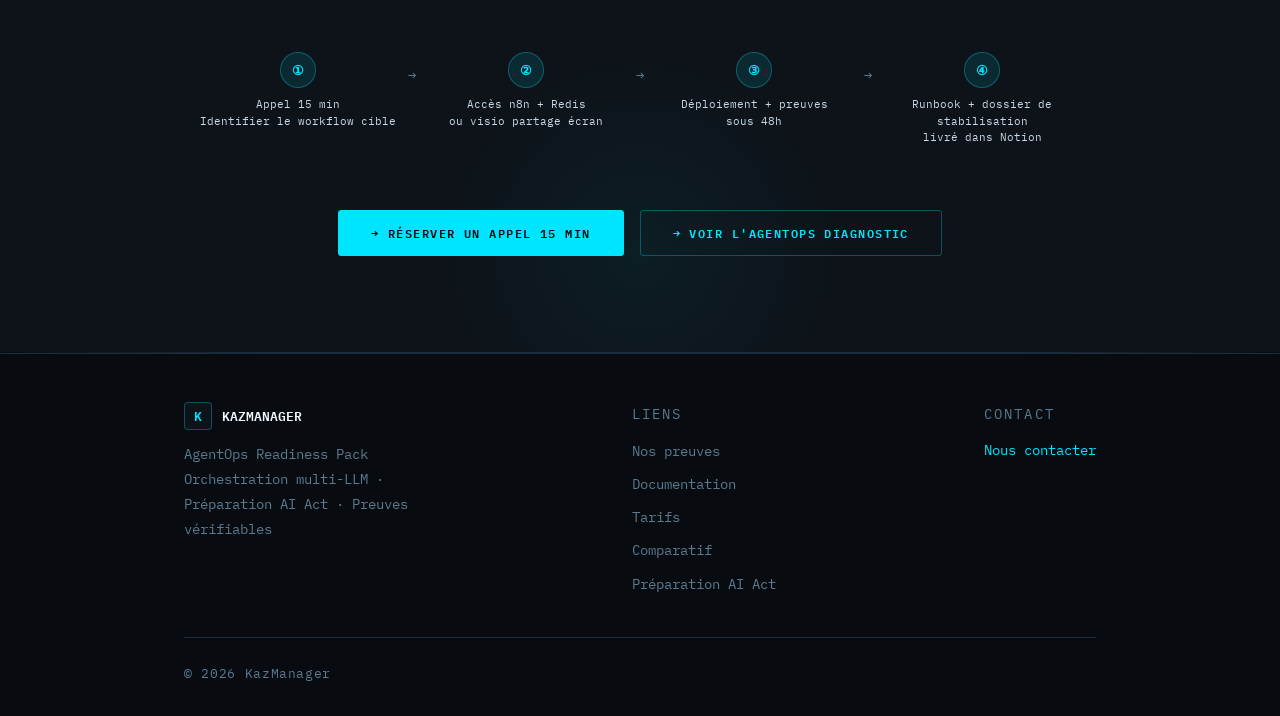
==== commit 3849a485: "fix(landing): refresh AI Act wording and update date" ====
--- a/index.html
+++ b/index.html
@@ -113,9 +113,9 @@
     <div class="container">
 
       <div class="hero-badge-row hero-animate-1">
-        <span class="badge badge-locked" aria-label="Mis à jour le 4 juillet 2026 · AgentOps Diagnostic live">
+        <span class="badge badge-locked" aria-label="Mis à jour le 24 septembre 2026 · AgentOps Diagnostic live">
           <span class="badge-dot" aria-hidden="true"></span>
-          Mis à jour le 4 juillet 2026 · AgentOps Diagnostic live
+          Mis à jour le 24 septembre 2026 · AgentOps Diagnostic live
         </span>
         <span class="badge badge-locked">
           <span class="badge-dot" aria-hidden="true"></span>
@@ -453,9 +453,9 @@
       <div class="section-label animate-on-scroll">Gouvernance</div>
       <h2 class="mb-12 animate-on-scroll stagger-1">Préparation opérationnelle à l'AI Act</h2>
       <p class="mb-48 animate-on-scroll stagger-2" style="max-width:560px; font-size:14px;">
-        L'AI Act européen renforce les exigences de logging et traçabilité
-        pour les systèmes agentiques à partir de 2026.
-        KazManager intègre ces exigences dès l'architecture.
+        Les obligations de l'AI Act dépendent du système d'IA, de son usage
+        et du rôle de votre organisation.
+        KazManager structure les preuves disponibles pour vos revues opérationnelles.
       </p>
 
       <div class="animate-on-scroll stagger-3">
@@ -519,10 +519,10 @@
 
       <div class="aiact-quote animate-on-scroll mt-48">
         <blockquote>
-          "L'écosystème pousse 'Agent Ops = observability + incident response'
-          et l'AI Act renforce les exigences de logging/traçabilité pour 2026."
+          Le calendrier de l'AI Act est progressif.
+          Les échéances applicables varient selon les catégories de systèmes et les obligations.
         </blockquote>
-        <cite>— Perplexity Market Intelligence, Mars 2026</cite>
+        <cite>— Commission européenne, calendrier de mise en application de l'AI Act (synthèse)</cite>
       </div>
 
     </div>
@@ -736,7 +736,7 @@
           <div class="icp-number">Profil 03</div>
           <div class="icp-title">PME/ETI régulées</div>
           <p>
-            AI Act : préparez vos preuves avant août 2026.
+            AI Act : documentez vos preuves dès maintenant.
             Traçabilité, supervision humaine et dossier de preuves structuré pour identifier les écarts et soutenir votre démarche de conformité. Première restitution sous 24–48h ouvrées, selon les éléments fournis.
           </p>
           <p style="margin-top:12px; color:var(--accent-green); font-size:13px;">
@@ -761,7 +761,7 @@
         Une fois votre pipeline sécurisé, pilotez-le depuis un Command Center unifié
       </h2>
       <p class="mb-24 animate-on-scroll stagger-2" style="max-width:560px; font-size:14px;">
-        surveillance des incidents · Préparation AI Act 2026 · routing multi-LLM · dashboard client.
+        surveillance des incidents · Préparation AI Act · routing multi-LLM · dashboard client.
       </p>
       <div class="animate-on-scroll stagger-3">
         <span class="badge badge-locked">
